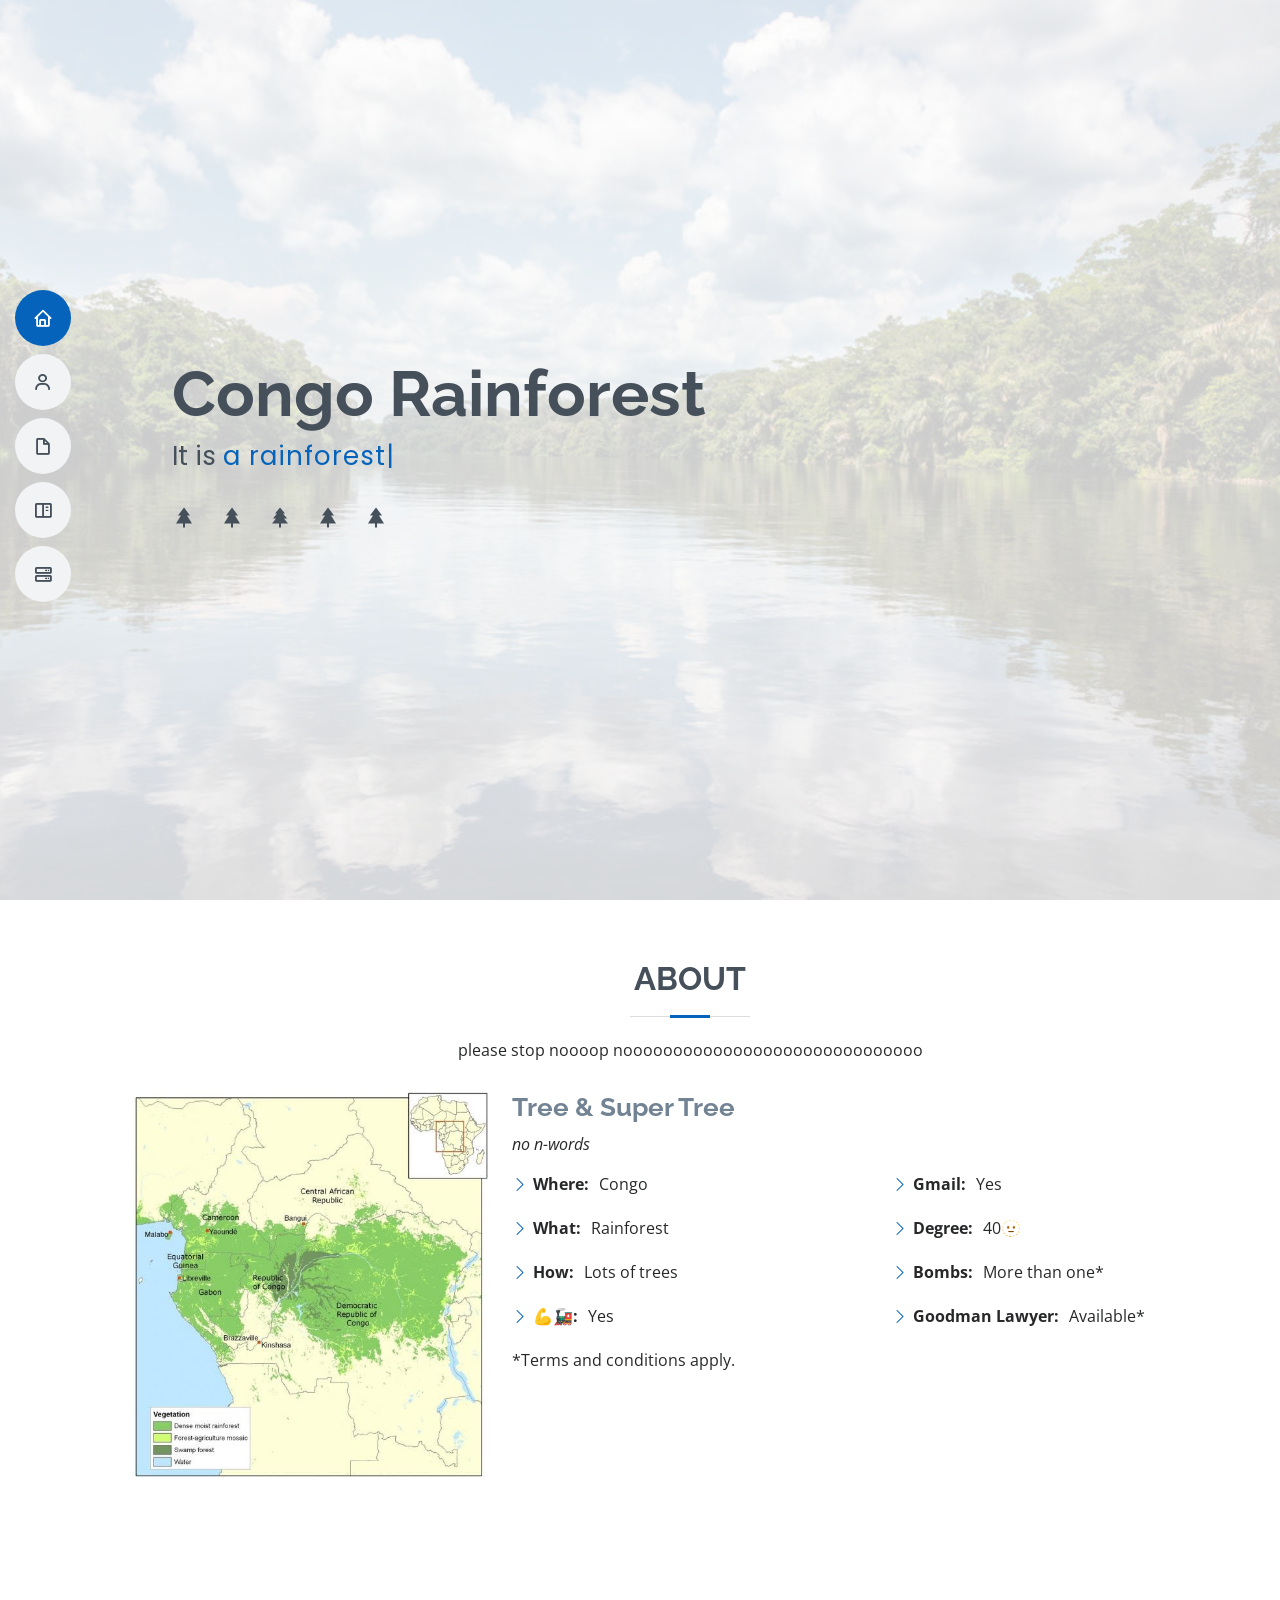
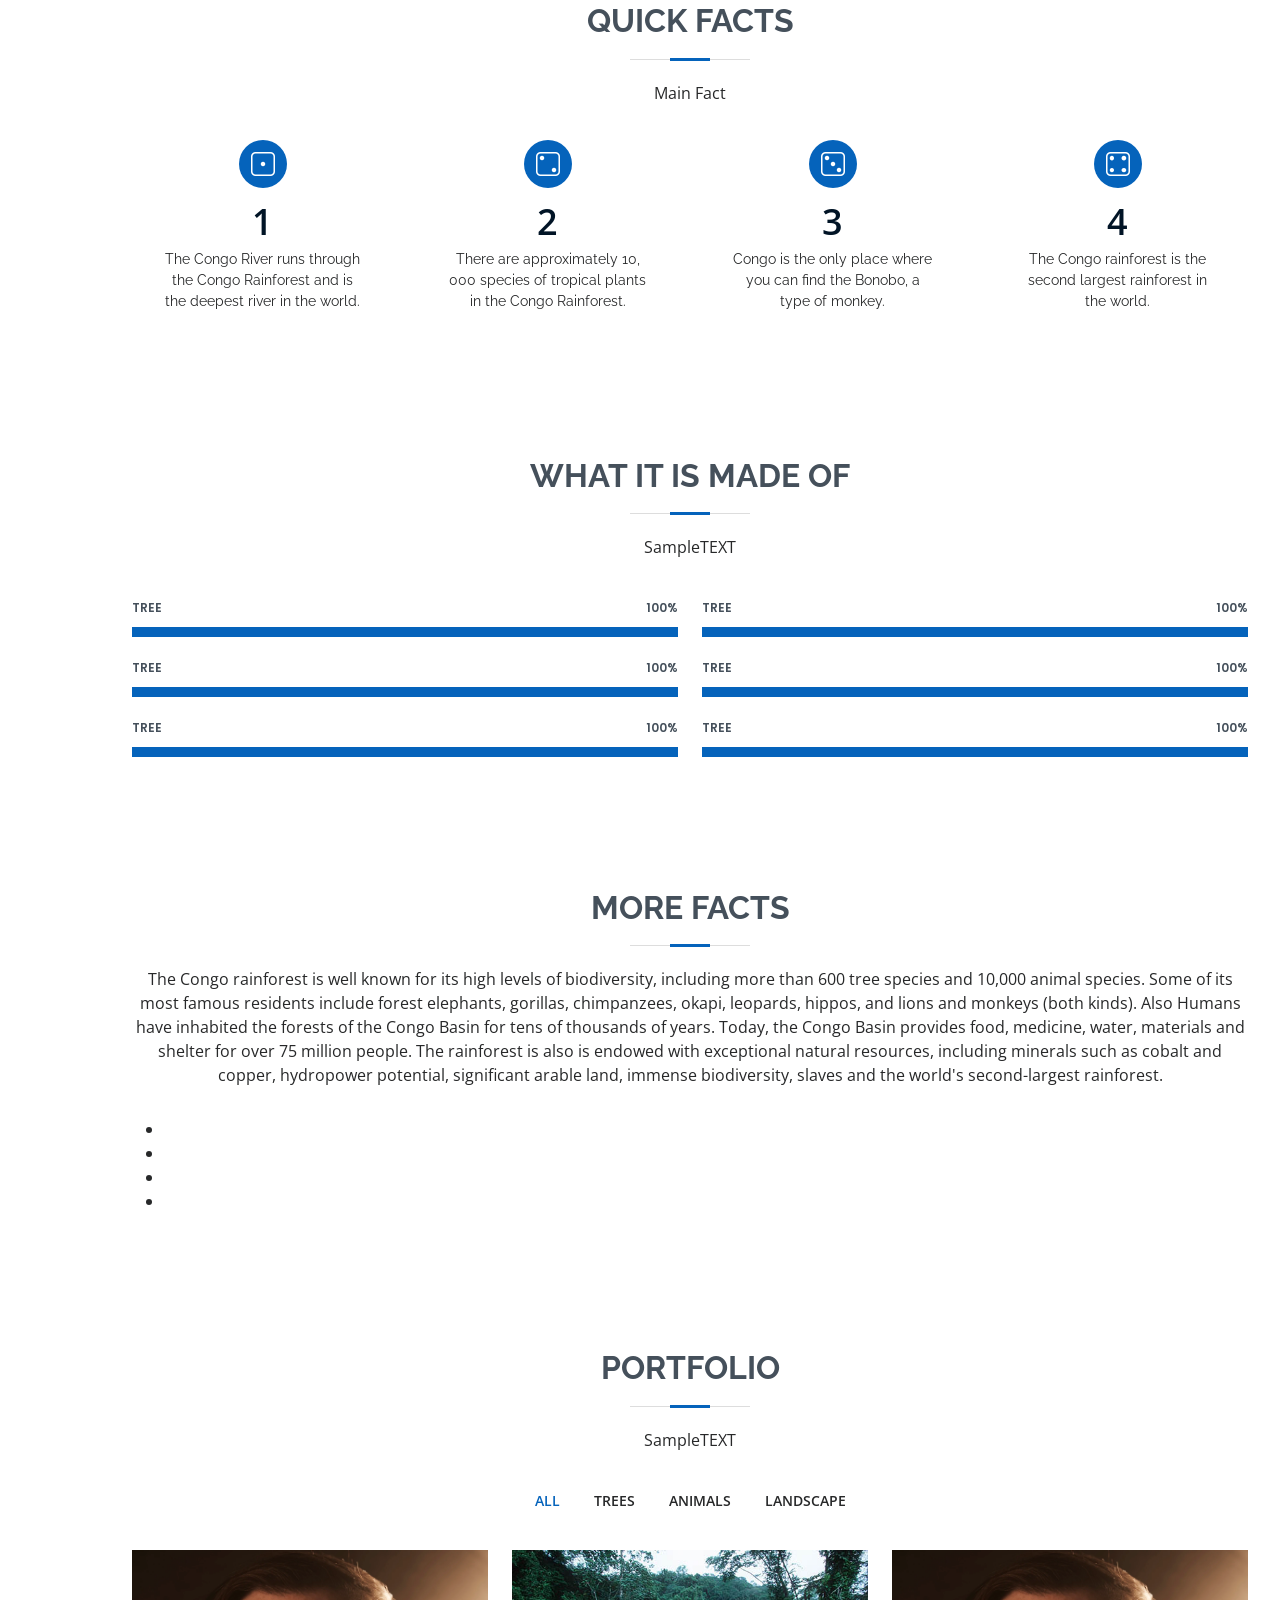
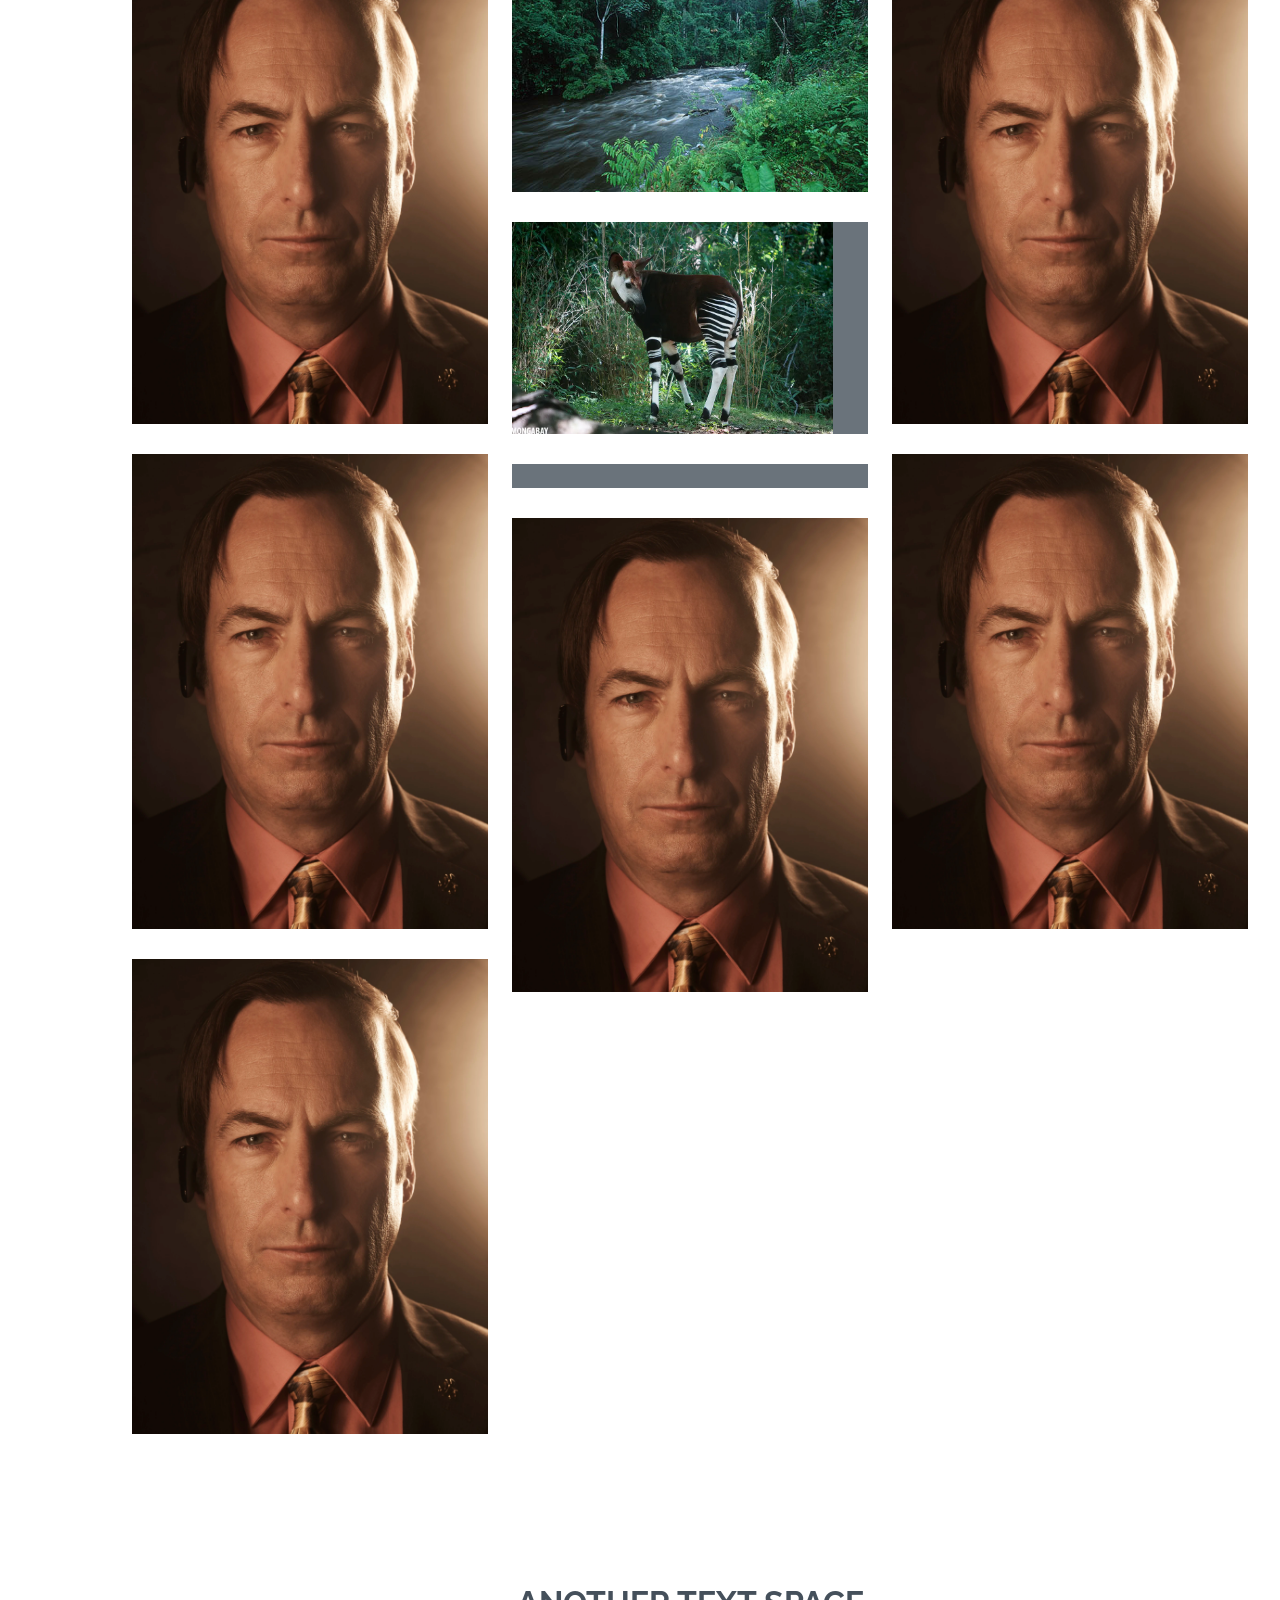
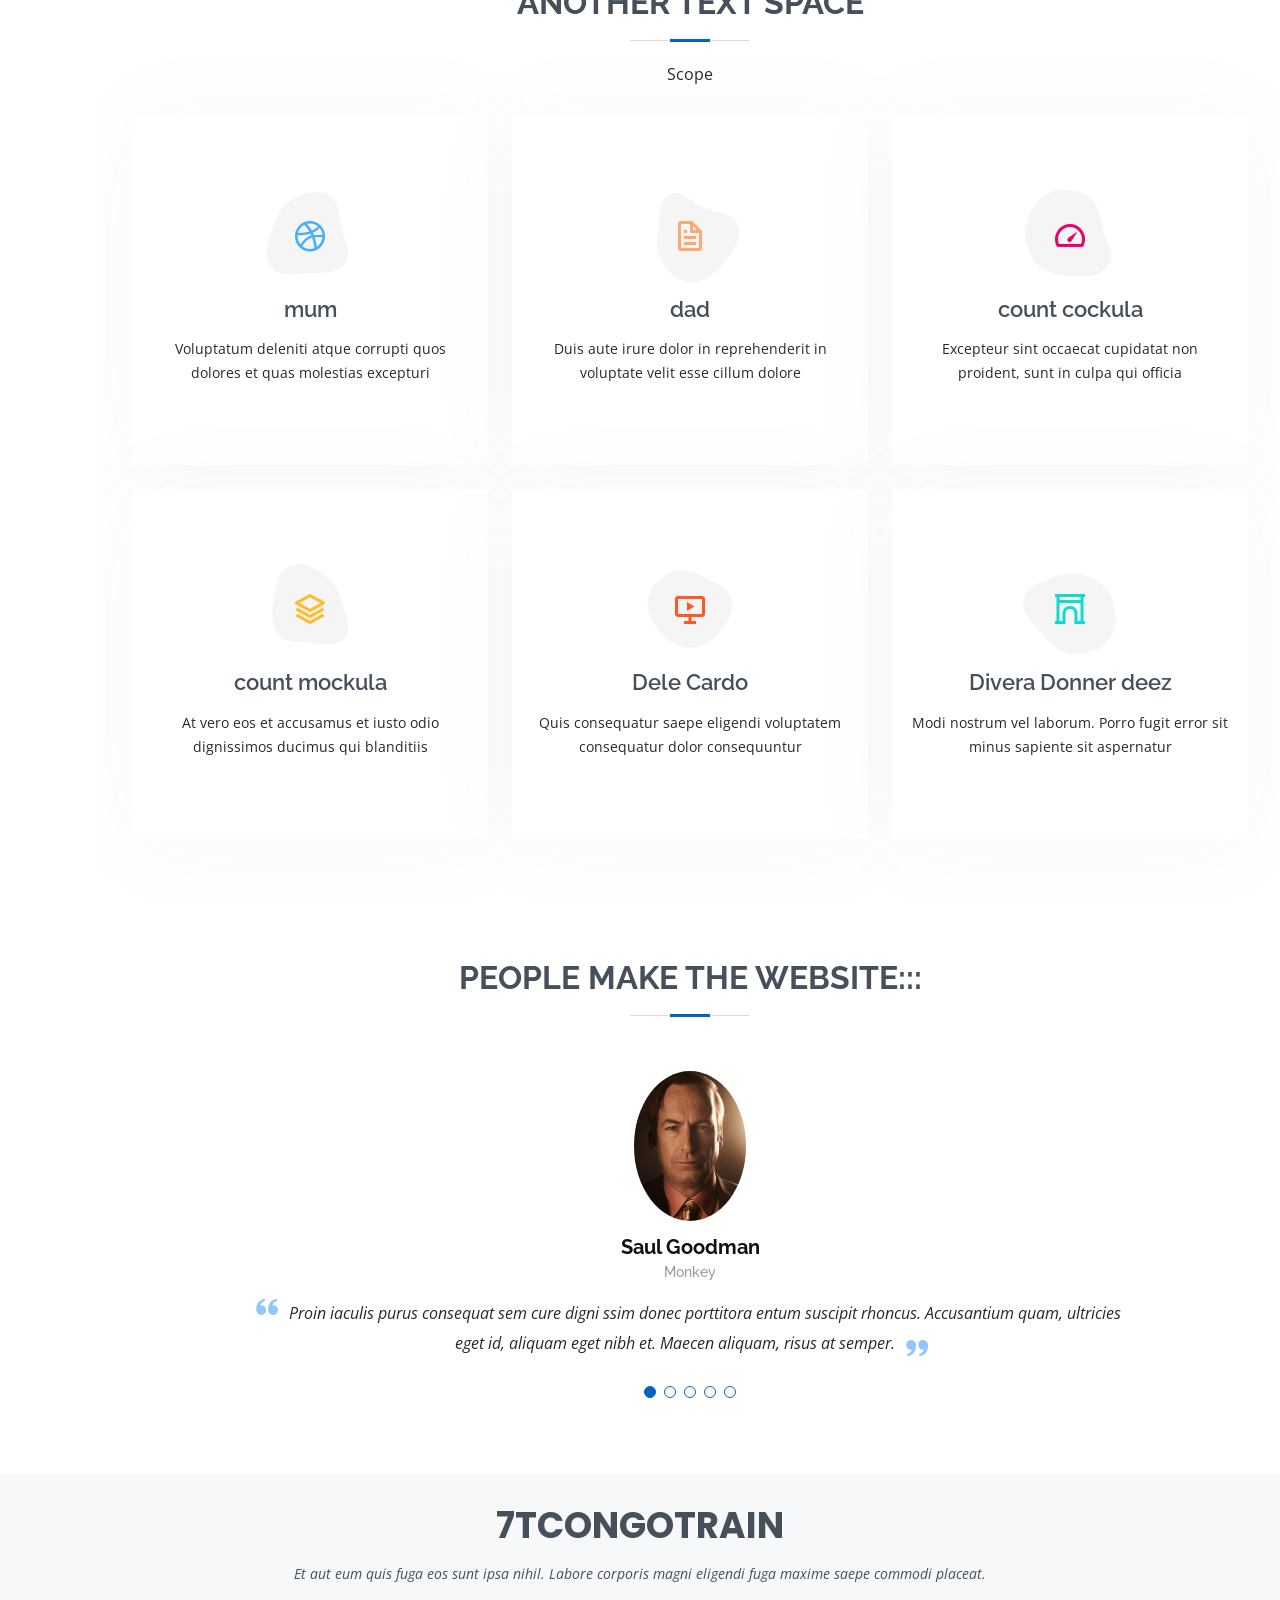
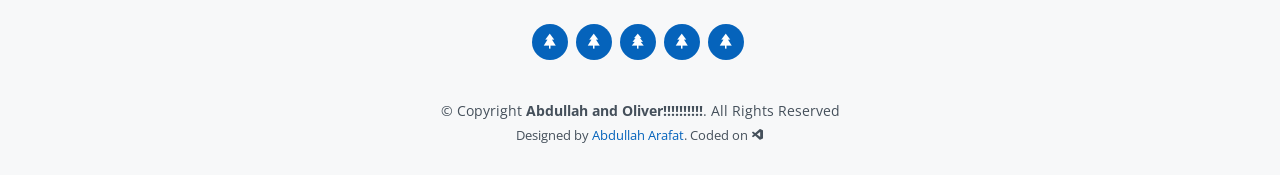
==== index.html @ c9517e3a "Update index.html" ====
<!DOCTYPE html>
<html lang="en">

<head>
  <meta charset="utf-8">
  <meta content="width=device-width, initial-scale=1.0" name="viewport">
  
  <!-- Primary Meta Tags -->
  <title>🚂7TCONGOTRAIN🛤️</title>
  <meta name="title" content="🚂7TCONGOTRAIN🛤️">
  <meta property="image" content="./assets/img/ItemProp.jpg">
  <meta name="description" content="Congo Rainforest, Forest of the Congo">
  <!-- Open Graph / Facebook -->
  <meta property="og:type" content="website">
  <meta property="og:url" content="https://www.7tcongotrain.cf/">
  <meta property="og:title" content="🚂7TCONGOTRAIN🛤️">
  <meta property="og:description" content="Congo Rainforest, Forest of the Congo">
  <meta property="og:image" content="./assets/img/ItemProp.jpg">

  <!-- Twitter -->
  <meta property="twitter:card" content="summary_large_image">
  <meta property="twitter:url" content="https://www.7tcongotrain.cf/">
  <meta property="twitter:title" content="🚂7TCONGOTRAIN🛤️">
  <meta property="twitter:description" content="Congo Rainforest, Forest of the Congo">
  <meta property="twitter:image" content="./assets/img/ItemProp.jpg">

  <meta content="keywords" name="ASC, 7TCONGOTRAIN, 7Teal, 7TealCONGOTRAIN, Armidale Secondary College, Project, Geography Project">

  <!-- Favicons -->
  <link rel="icon" href="data:image/svg+xml,%3Csvg%20xmlns='http://www.w3.org/2000/svg'%20viewBox='0%200%2016%2016'%3E%3Ctext%20x='0'%20y='14'%20fill='white'%3E🌴%3C/text%3E%3C/svg%3E" type="image/svg+xml" />
  <link href="data:image/svg+xml,%3Csvg%20xmlns='http://www.w3.org/2000/svg'%20viewBox='0%200%2016%2016'%3E%3Ctext%20x='0'%20y='14'%20fill='white'%3E🌴%3C/text%3E%3C/svg%3E" type="image/svg+xml" rel="apple-touch-icon">
  <!-- Google Fonts -->
  <link href="https://fonts.googleapis.com/css?family=Open+Sans:300,300i,400,400i,600,600i,700,700i|Raleway:300,300i,400,400i,500,500i,600,600i,700,700i|Poppins:300,300i,400,400i,500,500i,600,600i,700,700i" rel="stylesheet">

  <!-- Vendor CSS Files -->
  <link href="./assets/vendor/aos/aos.css" rel="stylesheet">
  <link href="./assets/vendor/bootstrap/css/bootstrap.min.css" rel="stylesheet">
  <link href="./assets/vendor/bootstrap-icons/bootstrap-icons.css" rel="stylesheet">
  <link href="./assets/vendor/boxicons/css/boxicons.min.css" rel="stylesheet">
  <link href="./assets/vendor/glightbox/css/glightbox.min.css" rel="stylesheet">
  <link href="./assets/vendor/swiper/swiper-bundle.min.css" rel="stylesheet">
  <script src="https://ajax.googleapis.com/ajax/libs/jquery/3.6.1/jquery.min.js"></script>

  <!-- Main CSS File -->
  <link href="./assets/css/style.css" rel="stylesheet">
</head>

<body>
  <!-- ======= Mobile nav toggle button ======= -->
  <!-- <button type="button" class="mobile-nav-toggle d-xl-none"><i class="bi bi-list mobile-nav-toggle"></i></button> -->
  <i class="bi bi-list mobile-nav-toggle d-lg-none"></i>
  <!-- ======= Header ======= -->
  <header id="header" class="d-flex flex-column justify-content-center">

    <nav id="navbar" class="navbar nav-menu">
      <ul>
        <li><a href="#Congo" class="nav-link scrollto active"><i class="bx bx-home"></i> <span>Home</span></a></li>
        <li><a href="#about" class="nav-link scrollto"><i class="bx bx-user"></i> <span>About</span></a></li>
        <li><a href="#Tree" class="nav-link scrollto"><i class="bx bx-file-blank"></i> <span>Tree</span></a></li>
        <li><a href="#portfolio" class="nav-link scrollto"><i class="bx bx-book-content"></i> <span>Portfolio</span></a></li>
        <li><a href="#FinalSect" class="nav-link scrollto"><i class="bx bx-server"></i> <span>FinalSect</span></a></li>
      </ul>
    </nav><!-- .nav-menu -->

  </header><!-- End Header -->

  <!-- ======= Congo Section ======= -->
  <section id="Congo" class="d-flex flex-column justify-content-center">
    <div class="container" data-aos="zoom-in" data-aos-delay="10000">
      <h1>Congo Rainforest</h1>
      <p>It is <span class="typed" data-typed-items="a rainforest, cool, has the tree, trap the rain"></span></p>
      <div class="social-links">
        <a href="#" class="secret1"><i class="bx bxs-tree-alt"></i></a>
        <a href="#" class="secret1"><i class="bx bxs-tree-alt"></i></a>
        <a href="secret1/index.html" class="secret1"><i class="bx bxs-tree"></i></a>
        <a href="#" class="secret1"><i class="bx bxs-tree-alt"></i></a>
        <a href="#" class="secret1"><i class="bx bxs-tree-alt"></i></a>
      </div>
    </div>
  </section><!-- End Congo -->
  
  <main id="main">

    <!-- ======= About Section ======= -->
    <section id="about" class="about">
      <div class="container" data-aos="fade-up">

        <div class="section-title">
          <h2>About</h2>
          <p>please stop noooop noooooooooooooooooooooooooooooo</p>
        </div>

        <div class="row">
          <div class="col-lg-4">
            <img src="./assets/img/mapandvegetation.png" class="img-fluid" alt="">
          </div>
          <div class="col-lg-8 pt-4 pt-lg-0 content">
            <h3>Tree &amp; Super Tree</h3>
            <p class="fst-italic">
              no n-words
            </p>
            <div class="row">
              <div class="col-lg-6">
                <ul>
                  <li><i class="bi bi-chevron-right"></i> <strong>Where:</strong> <span>Congo</span></li>
                  <li><i class="bi bi-chevron-right"></i> <strong>What:</strong> <span>Rainforest</span></li>
                  <li><i class="bi bi-chevron-right"></i> <strong>How:</strong> <span>Lots of trees</span></li>
                  <li><i class="bi bi-chevron-right"></i> <strong>💪🚂:</strong> <span>Yes</span></li>
                </ul>
              </div>
              <div class="col-lg-6">
                <ul>
                  <li><i class="bi bi-chevron-right"></i> <strong>Gmail:</strong> <span>Yes</span></li>
                  <li><i class="bi bi-chevron-right"></i> <strong>Degree:</strong> <span>40🫥</span></li>
                  <li><i class="bi bi-chevron-right"></i> <strong>Bombs:</strong> <span>More than one*</span></li>
                  <li><i class="bi bi-chevron-right"></i> <strong>Goodman Lawyer:</strong> <span>Available*</span></li>
                </ul>
              </div>
            </div>
            <p>
              *Terms and conditions apply.
            </p>
          </div>
        </div>

      </div>
    </section><!-- End About Section -->

    <!-- ======= Facts Section ======= -->
    <section id="facts" class="facts">
      <div class="container" data-aos="fade-up">

        <div class="section-title">
          <h2>Quick Facts</h2>
          <p>Main Fact</p>
        </div>

        <div class="row">

          <div class="col-lg-3 col-md-6">
            <div class="count-box">
              <i class="bi bi-dice-1"></i>
              <span data-purecounter-start="0" data-purecounter-end="1" data-purecounter-duration="1" class="purecounter"></span>
              <p>The Congo River runs through the Congo Rainforest and is the deepest river in the world.</p>
            </div>
          </div>

          <div class="col-lg-3 col-md-6 mt-5 mt-md-0">
            <div class="count-box">
              <i class="bi bi-dice-2"></i>
              <span data-purecounter-start="0" data-purecounter-end="2" data-purecounter-duration="1" class="purecounter"></span>
              <p>There are approximately 10, 000 species of tropical plants in the Congo Rainforest.</p>
            </div>
          </div>

          <div class="col-lg-3 col-md-6 mt-5 mt-lg-0">
            <div class="count-box">
              <i class="bi bi-dice-3"></i>
              <span data-purecounter-start="0" data-purecounter-end="3" data-purecounter-duration="1" class="purecounter"></span>
              <p>Congo is the only place where you can find the Bonobo, a type of monkey.</p>
            </div>
          </div>

          <div class="col-lg-3 col-md-6 mt-5 mt-lg-0">
            <div class="count-box">
              <i class="bi bi-dice-4"></i>
              <span data-purecounter-start="0" data-purecounter-end="4" data-purecounter-duration="1" class="purecounter"></span>
              <p>The Congo rainforest is the second largest rainforest in the world.</p>
            </div>
          </div>

        </div>

      </div>
    </section><!-- End Facts Section -->

    <!-- ======= bars Section ======= -->
    <section id="bars" class="bars section-bg">
      <div class="container" data-aos="fade-up">

        <div class="section-title">
          <h2>What it is made of</h2>
          <p>SampleTEXT</p>
        </div>

        <div class="row bars-content">

          <div class="col-lg-6">

            <div class="progress">
              <span class="bar">Tree <i class="val">100%</i></span>
              <div class="progress-bar-wrap">
                <div class="progress-bar" role="progressbar" aria-valuenow="100" aria-valuemin="0" aria-valuemax="100"></div>
              </div>
            </div>

            <div class="progress">
              <span class="bar">Tree <i class="val">100%</i></span>
              <div class="progress-bar-wrap">
                <div class="progress-bar" role="progressbar" aria-valuenow="100" aria-valuemin="0" aria-valuemax="100"></div>
              </div>
            </div>

            <div class="progress">
              <span class="bar">Tree <i class="val">100%</i></span>
              <div class="progress-bar-wrap">
                <div class="progress-bar" role="progressbar" aria-valuenow="100" aria-valuemin="0" aria-valuemax="100"></div>
              </div>
            </div>

          </div>

          <div class="col-lg-6">

            <div class="progress">
              <span class="bar">Tree <i class="val">100%</i></span>
              <div class="progress-bar-wrap">
                <div class="progress-bar" role="progressbar" aria-valuenow="100" aria-valuemin="0" aria-valuemax="100"></div>
              </div>
            </div>

            <div class="progress">
              <span class="bar">Tree <i class="val">100%</i></span>
              <div class="progress-bar-wrap">
                <div class="progress-bar" role="progressbar" aria-valuenow="100" aria-valuemin="0" aria-valuemax="100"></div>
              </div>
            </div>

            <div class="progress">
              <span class="bar">Tree <i class="val">100%</i></span>
              <div class="progress-bar-wrap">
                <div class="progress-bar" role="progressbar" aria-valuenow="100" aria-valuemin="0" aria-valuemax="100"></div>
              </div>
            </div>

          </div>

        </div>

      </div>
    </section><!-- End bars Section -->

    <!-- ======= More facts Section ======= -->
    <section id="Tree" class="Tree">
      <script>
      $("#Tree").mouseenter(function(){
        $("<audio></audio>").attr({ 
          'src':'./assets/audio/load.mp3', 
          'volume':0.4,
          'autoplay':'autoplay'
        }).appendTo("body");
      });</script>
      <div class="container" data-aos="fade-up">

        <div class="section-title">
          <h2>More facts</h2>
          <p>The Congo rainforest is well known for its high levels of biodiversity, including more than 600 tree species and 10,000 animal species. Some of its most famous residents include forest elephants, gorillas, chimpanzees, okapi, leopards, hippos, and lions and monkeys (both kinds). Also Humans have inhabited the forests of the Congo Basin for tens of thousands of years. Today, the Congo Basin provides food, medicine, water, materials and shelter for over 75 million people. The rainforest is also is endowed with exceptional natural resources, including minerals such as cobalt and copper, hydropower potential, significant arable land, immense biodiversity, slaves and the world's second-largest rainforest.
          </p>
        </div>

        <ul>
          <li></li>
          <li></li>
          <li></li>
          <li></li>
        </ul>

      </div>
    </section><!-- End More facts Section -->

    <!-- ======= Portfolio Section ======= -->
    <section id="portfolio" class="portfolio section-bg">
      <div class="container" data-aos="fade-up">

        <div class="section-title">
          <h2>Portfolio</h2>
          <p>SampleTEXT</p>
        </div>

        <div class="row">
          <div class="col-lg-12 d-flex justify-content-center" data-aos="fade-up" data-aos-delay="100">
            <ul id="portfolio-flters">
              <li data-filter="*" class="filter-active">All</li>
              <li data-filter=".filter-app">Trees</li>
              <li data-filter=".filter-card">Animals</li>
              <li data-filter=".filter-web">Landscape</li>
            </ul>
          </div>
        </div>

        <div class="row portfolio-container" data-aos="fade-up" data-aos-delay="200">

          <div class="col-lg-4 col-md-6 portfolio-item filter-app">
            <div class="portfolio-wrap">
              <img src="./assets/img/portfolio/portfolio-1.jpg" class="img-fluid" alt="">
              <div class="portfolio-info">
                <h4>Tree 1</h4>
                <p>Tree</p>
                <div class="portfolio-links">
                  <a href="./assets/img/portfolio/portfolio-1.jpg" data-gallery="portfolioGallery" class="portfolio-lightbox" title="App 1"><i class="bx bx-expand"></i></a>
                  
                </div>
              </div>
            </div>
          </div>

          <div class="col-lg-4 col-md-6 portfolio-item filter-web">
            <div class="portfolio-wrap">
              <img src="./assets/img/portfolio/portfolio-2.jpg" class="img-fluid" alt="">
              <div class="portfolio-info">
                <h4>Tree2</h4>
                <p>MM</p>
                <div class="portfolio-links">
                  <a href="./assets/img/portfolio/portfolio-2.jpg" data-gallery="portfolioGallery" class="portfolio-lightbox" title="Web 3"><i class="bx bx-expand"></i></a>
                  
                </div>
              </div>
            </div>
          </div>

          <div class="col-lg-4 col-md-6 portfolio-item filter-app">
            <div class="portfolio-wrap">
              <img src="./assets/img/portfolio/portfolio-3.jpg" class="img-fluid" alt="">
              <div class="portfolio-info">
                <h4>Treety</h4>
                <p>App</p>
                <div class="portfolio-links">
                  <a href="./assets/img/portfolio/portfolio-3.jpg" data-gallery="portfolioGallery" class="portfolio-lightbox" title="App 2"><i class="bx bx-expand"></i></a>
                  
                </div>
              </div>
            </div>
          </div>

          <div class="col-lg-4 col-md-6 portfolio-item filter-card">
            <div class="portfolio-wrap">
              <img src="./assets/img/portfolio/portfolio-4.jpg" class="img-fluid" alt="">
              <div class="portfolio-info">
                <h4>Trobl</h4>
                <p>Card</p>
                <div class="portfolio-links">
                  <a href="./assets/img/portfolio/portfolio-4.jpg" data-gallery="portfolioGallery" class="portfolio-lightbox" title="Card 2"><i class="bx bx-expand"></i></a>
                  
                </div>
              </div>
            </div>
          </div>

          <div class="col-lg-4 col-md-6 portfolio-item filter-web">
            <div class="portfolio-wrap">
              <img src="./assets/img/portfolio/portfolio-5.jpg" class="img-fluid" alt="">
              <div class="portfolio-info">
                <h4>TOmbe</h4>
                <p>W</p>
                <div class="portfolio-links">
                  <a href="./assets/img/portfolio/portfolio-5.jpg" data-gallery="portfolioGallery" class="portfolio-lightbox" title="Web 2"><i class="bx bx-expand"></i></a>
                  
                </div>
              </div>
            </div>
          </div>

          <div class="col-lg-4 col-md-6 portfolio-item filter-app">
            <div class="portfolio-wrap">
              <img src="./assets/img/portfolio/portfolio-6.jpg" class="img-fluid" alt="">
              <div class="portfolio-info">
                <h4>Applicking 3</h4>
                <p>L</p>
                <div class="portfolio-links">
                  <a href="./assets/img/portfolio/portfolio-6.jpg" data-gallery="portfolioGallery" class="portfolio-lightbox" title="App 3"><i class="bx bx-expand"></i></a>
                  
                </div>
              </div>
            </div>
          </div>

          <div class="col-lg-4 col-md-6 portfolio-item filter-card">
            <div class="portfolio-wrap">
              <img src="./assets/img/portfolio/portfolio-7.jpg" class="img-fluid" alt="">
              <div class="portfolio-info">
                <h4>Cardiff 1</h4>
                <p>Cardiff</p>
                <div class="portfolio-links">
                  <a href="./assets/img/portfolio/portfolio-7.jpg" data-gallery="portfolioGallery" class="portfolio-lightbox" title="Card 1"><i class="bx bx-expand"></i></a>
                  
                </div>
              </div>
            </div>
          </div>

          <div class="col-lg-4 col-md-6 portfolio-item filter-card">
            <div class="portfolio-wrap">
              <img src="./assets/img/portfolio/portfolio-8.jpg" class="img-fluid" alt="">
              <div class="portfolio-info">
                <h4>Candice 3</h4>
                <p>Candice</p>
                <div class="portfolio-links">
                  <a href="./assets/img/portfolio/portfolio-8.jpg" data-gallery="portfolioGallery" class="portfolio-lightbox" title="Card 3"><i class="bx bx-expand"></i></a>
                  
                </div>
              </div>
            </div>
          </div>

          <div class="col-lg-4 col-md-6 portfolio-item filter-web">
            <div class="portfolio-wrap">
              <img src="./assets/img/portfolio/portfolio-9.jpg" class="img-fluid" alt="">
              <div class="portfolio-info">
                <h4>Brodile</h4>
                <p>Brodile</p>
                <div class="portfolio-links">
                  <a href="./assets/img/portfolio/portfolio-9.jpg" data-gallery="portfolioGallery" class="portfolio-lightbox" title="Web 3"><i class="bx bx-expand"></i></a>
                  
                </div>
              </div>
            </div>
          </div>

        </div>

      </div>
    </section><!-- End Portfolio Section -->

    <!-- ======= FinalSect Section ======= -->
    <section id="FinalSect" class="FinalSect">
      <div class="container" data-aos="fade-up">

        <div class="section-title">
          <h2>Another Text space</h2>
          <p>Scope</p>
        </div>

        <div class="row">

          <div class="col-lg-4 col-md-6 d-flex align-items-stretch" data-aos="zoom-in" data-aos-delay="100">
            <div class="icon-box iconbox-blue">
              <div class="icon">
                <svg width="100" height="100" viewBox="0 0 600 600" xmlns="http://www.w3.org/2000/svg">
                  <path stroke="none" stroke-width="0" fill="#f5f5f5" d="M300,521.0016835830174C376.1290562159157,517.8887921683347,466.0731472004068,529.7835943286574,510.70327084640275,468.03025145048787C554.3714126377745,407.6079735673963,508.03601936045806,328.9844924480964,491.2728898941984,256.3432110539036C474.5976632858925,184.082847569629,479.9380746630129,96.60480741107993,416.23090153303,58.64404602377083C348.86323505073057,18.502131276798302,261.93793281208167,40.57373210992963,193.5410806939664,78.93577620505333C130.42746243093433,114.334589627462,98.30271207620316,179.96522072025542,76.75703585869454,249.04625023123273C51.97151888228291,328.5150500222984,13.704378332031375,421.85034740162234,66.52175969318436,486.19268352777647C119.04800174914682,550.1803526380478,217.28368757567262,524.383925680826,300,521.0016835830174"></path>
                </svg>
                <i class="bx bxl-dribbble"></i>
              </div>
              <h4><a href="">mum</a></h4>
              <p>Voluptatum deleniti atque corrupti quos dolores et quas molestias excepturi</p>
            </div>
          </div>

          <div class="col-lg-4 col-md-6 d-flex align-items-stretch mt-4 mt-md-0" data-aos="zoom-in" data-aos-delay="200">
            <div class="icon-box iconbox-orange ">
              <div class="icon">
                <svg width="100" height="100" viewBox="0 0 600 600" xmlns="http://www.w3.org/2000/svg">
                  <path stroke="none" stroke-width="0" fill="#f5f5f5" d="M300,582.0697525312426C382.5290701553225,586.8405444964366,449.9789794690241,525.3245884688669,502.5850820975895,461.55621195738473C556.606425686781,396.0723002908107,615.8543463187945,314.28637112970534,586.6730223649479,234.56875336149918C558.9533121215079,158.8439757836574,454.9685369536778,164.00468322053177,381.49747125262974,130.76875717737553C312.15926192815925,99.40240125094834,248.97055460311594,18.661163978235184,179.8680185752513,50.54337015887873C110.5421016452524,82.52863877960104,119.82277516462835,180.83849132639028,109.12597500060166,256.43424936330496C100.08760227029461,320.3096726198365,92.17705696193138,384.0621239912766,124.79988738764834,439.7174275375508C164.83382741302287,508.01625554203684,220.96474134820875,577.5009287672846,300,582.0697525312426"></path>
                </svg>
                <i class="bx bx-file"></i>
              </div>
              <h4><a href="">dad</a></h4>
              <p>Duis aute irure dolor in reprehenderit in voluptate velit esse cillum dolore</p>
            </div>
          </div>

          <div class="col-lg-4 col-md-6 d-flex align-items-stretch mt-4 mt-lg-0" data-aos="zoom-in" data-aos-delay="300">
            <div class="icon-box iconbox-pink">
              <div class="icon">
                <svg width="100" height="100" viewBox="0 0 600 600" xmlns="http://www.w3.org/2000/svg">
                  <path stroke="none" stroke-width="0" fill="#f5f5f5" d="M300,541.5067337569781C382.14930387511276,545.0595476570109,479.8736841581634,548.3450877840088,526.4010558755058,480.5488172755941C571.5218469581645,414.80211281144784,517.5187510058486,332.0715597781072,496.52539010469104,255.14436215662573C477.37192572678356,184.95920475031193,473.57363656557914,105.61284051026155,413.0603344069578,65.22779650032875C343.27470386102294,18.654635553484475,251.2091493199835,5.337323636656869,175.0934190732945,40.62881213300186C97.87086631185822,76.43348514350839,51.98124368387456,156.15599469081315,36.44837278890362,239.84606092416172C21.716077023791087,319.22268207091537,43.775223500013084,401.1760424656574,96.891909868211,461.97329694683043C147.22146801428983,519.5804099606455,223.5754009179313,538.201503339737,300,541.5067337569781"></path>
                </svg>
                <i class="bx bx-tachometer"></i>
              </div>
              <h4><a href="">count cockula</a></h4>
              <p>Excepteur sint occaecat cupidatat non proident, sunt in culpa qui officia</p>
            </div>
          </div>

          <div class="col-lg-4 col-md-6 d-flex align-items-stretch mt-4" data-aos="zoom-in" data-aos-delay="100">
            <div class="icon-box iconbox-yellow">
              <div class="icon">
                <svg width="100" height="100" viewBox="0 0 600 600" xmlns="http://www.w3.org/2000/svg">
                  <path stroke="none" stroke-width="0" fill="#f5f5f5" d="M300,503.46388370962813C374.79870501325706,506.71871716319447,464.8034551963731,527.1746412648533,510.4981551193396,467.86667711651364C555.9287308511215,408.9015244558933,512.6030010748507,327.5744911775523,490.211057578863,256.5855673507754C471.097692560561,195.9906835881958,447.69079081568157,138.11976852964426,395.19560036434837,102.3242989838813C329.3053358748298,57.3949838291264,248.02791733380457,8.279543830951368,175.87071277845988,42.242879143198664C103.41431057327972,76.34704239035025,93.79494320519305,170.9812938413882,81.28167332365135,250.07896920659033C70.17666984294237,320.27484674793965,64.84698225790005,396.69656628748305,111.28512138212992,450.4950937839243C156.20124167950087,502.5303643271138,231.32542653798444,500.4755392045468,300,503.46388370962813"></path>
                </svg>
                <i class="bx bx-layer"></i>
              </div>
              <h4><a href="">count mockula</a></h4>
              <p>At vero eos et accusamus et iusto odio dignissimos ducimus qui blanditiis</p>
            </div>
          </div>

          <div class="col-lg-4 col-md-6 d-flex align-items-stretch mt-4" data-aos="zoom-in" data-aos-delay="200">
            <div class="icon-box iconbox-red">
              <div class="icon">
                <svg width="100" height="100" viewBox="0 0 600 600" xmlns="http://www.w3.org/2000/svg">
                  <path stroke="none" stroke-width="0" fill="#f5f5f5" d="M300,532.3542879108572C369.38199826031484,532.3153073249985,429.10787420159085,491.63046689027357,474.5244479745417,439.17860296908856C522.8885846962883,383.3225815378663,569.1668002868075,314.3205725914397,550.7432151929288,242.7694973846089C532.6665558377875,172.5657663291529,456.2379748765914,142.6223662098291,390.3689995646985,112.34683881706744C326.66090330228417,83.06452184765237,258.84405631176094,53.51806209861945,193.32584062364296,78.48882559362697C121.61183558270385,105.82097193414197,62.805066853699245,167.19869350419734,48.57481801355237,242.6138429142374C34.843463184063346,315.3850353017275,76.69343916112496,383.4422959591041,125.22947124332185,439.3748458443577C170.7312796277747,491.8107796887764,230.57421082200815,532.3932930995766,300,532.3542879108572"></path>
                </svg>
                <i class="bx bx-slideshow"></i>
              </div>
              <h4><a href="">Dele Cardo</a></h4>
              <p>Quis consequatur saepe eligendi voluptatem consequatur dolor consequuntur</p>
            </div>
          </div>

          <div class="col-lg-4 col-md-6 d-flex align-items-stretch mt-4" data-aos="zoom-in" data-aos-delay="300">
            <div class="icon-box iconbox-teal">
              <div class="icon">
                <svg width="100" height="100" viewBox="0 0 600 600" xmlns="http://www.w3.org/2000/svg">
                  <path stroke="none" stroke-width="0" fill="#f5f5f5" d="M300,566.797414625762C385.7384707136149,576.1784315230908,478.7894351017131,552.8928747891023,531.9192734346935,484.94944893311C584.6109503024035,417.5663521118492,582.489472248146,322.67544863468447,553.9536738515405,242.03673114598146C529.1557734026468,171.96086150256528,465.24506316201064,127.66468636344209,395.9583748389544,100.7403814666027C334.2173773831606,76.7482773500951,269.4350130405921,84.62216499799875,207.1952322260088,107.2889140133804C132.92018162631612,134.33871894543012,41.79353780512637,160.00259165414826,22.644507872594943,236.69541883565114C3.319112789854554,314.0945973066697,72.72355303640163,379.243833228382,124.04198916343866,440.3218312028393C172.9286146004772,498.5055451809895,224.45579914871206,558.5317968840102,300,566.797414625762"></path>
                </svg>
                <i class="bx bx-arch"></i>
              </div>
              <h4><a href="">Divera Donner deez</a></h4>
              <p>Modi nostrum vel laborum. Porro fugit error sit minus sapiente sit aspernatur</p>
            </div>
          </div>

        </div>

      </div>
    </section><!-- End FinalSect Section -->

    <!-- ======= Testimonials Section ======= -->
    <section id="testimonials" class="testimonials section-bg">
      <div class="container" data-aos="fade-up">

        <div class="section-title">
          <h2>People make the website:::</h2>
        </div>

        <div class="testimonials-slider swiper" data-aos="fade-up" data-aos-delay="100">
          <div class="swiper-wrapper">

            <div class="swiper-slide">
              <div class="testimonial-item">
                <img src="./assets/img/testimonials/testimonials-1.jpg" class="testimonial-img" alt="">
                <h3>Saul Goodman</h3>
                <h4>Monkey</h4>
                <p>
                  <i class="bx bxs-quote-alt-left quote-icon-left"></i>
                  Proin iaculis purus consequat sem cure digni ssim donec porttitora entum suscipit rhoncus. Accusantium quam, ultricies eget id, aliquam eget nibh et. Maecen aliquam, risus at semper.
                  <i class="bx bxs-quote-alt-right quote-icon-right"></i>
                </p>
              </div>
            </div><!-- End testimonial item -->

            <div class="swiper-slide">
              <div class="testimonial-item">
                <img src="./assets/img/testimonials/testimonials-2.jpg" class="testimonial-img" alt="">
                <h3>Saul Goodman</h3>
                <h4>Monkey</h4>
                <p>
                  <i class="bx bxs-quote-alt-left quote-icon-left"></i>
                  Export tempor illum tamen malis malis eram quae irure esse labore quem cillum quid cillum eram malis quorum velit fore eram velit sunt aliqua noster fugiat irure amet legam anim culpa.
                  <i class="bx bxs-quote-alt-right quote-icon-right"></i>
                </p>
              </div>
            </div><!-- End testimonial item -->

            <div class="swiper-slide">
              <div class="testimonial-item">
                <img src="./assets/img/testimonials/testimonials-3.jpg" class="testimonial-img" alt="">
                <h3>Saul Goodman</h3>
                <h4>Monkey</h4>
                <p>
                  <i class="bx bxs-quote-alt-left quote-icon-left"></i>
                  Enim nisi quem export duis labore cillum quae magna enim sint quorum nulla quem veniam duis minim tempor labore quem eram duis noster aute amet eram fore quis sint minim.
                  <i class="bx bxs-quote-alt-right quote-icon-right"></i>
                </p>
              </div>
            </div><!-- End testimonial item -->

            <div class="swiper-slide">
              <div class="testimonial-item">
                <img src="./assets/img/testimonials/testimonials-4.jpg" class="testimonial-img" alt="">
                <h3>Saul Goodman</h3>
                <h4>Monkey</h4>
                <p>
                  <i class="bx bxs-quote-alt-left quote-icon-left"></i>
                  Fugiat enim eram quae cillum dolore dolor amet nulla culpa multos export minim fugiat minim velit minim dolor enim duis veniam ipsum anim magna sunt elit fore quem dolore labore illum veniam.
                  <i class="bx bxs-quote-alt-right quote-icon-right"></i>
                </p>
              </div>
            </div><!-- End testimonial item -->

            <div class="swiper-slide">
              <div class="testimonial-item">
                <img src="./assets/img/testimonials/testimonials-5.jpg" class="testimonial-img" alt="">
                <h3>Saul Goodman</h3>
                <h4>Monkey</h4>
                <p>
                  <i class="bx bxs-quote-alt-left quote-icon-left"></i>
                  Quis quorum aliqua sint quem legam fore sunt eram irure aliqua veniam tempor noster veniam enim culpa labore duis sunt culpa nulla illum cillum fugiat legam esse veniam culpa fore nisi cillum quid.
                  <i class="bx bxs-quote-alt-right quote-icon-right"></i>
                </p>
              </div>
            </div><!-- End testimonial item -->

          </div>
          <div class="swiper-pagination"></div>
        </div>

      </div>
    </section><!-- End Testimonials Section -->

  </main><!-- End #main -->

  <!-- ======= Footer ======= -->
  <footer id="footer">
    <div class="container">
      <h3>7TCONGOTRAIN</h3>
      <p>Et aut eum quis fuga eos sunt ipsa nihil. Labore corporis magni eligendi fuga maxime saepe commodi placeat.</p>
      <div class="social-links">
        <a href="#" class="secret1"><i class="bx bxs-tree-alt"></i></a>
        <a href="#" class="secret1"><i class="bx bxs-tree-alt"></i></a>
        <a href="secret1/index.html" class="secret1"><i class="bx bxs-tree"></i></a>
        <a href="#" class="secret1"><i class="bx bxs-tree-alt"></i></a>
        <a href="#" class="secret1"><i class="bx bxs-tree-alt"></i></a>
      </div>
      <div class="copyright">
        &copy; Copyright <strong><span>Abdullah and Oliver!!!!!!!!!!</span></strong>. All Rights Reserved
      </div>
      <div class="credits">
        Designed by <a href="#">Abdullah Arafat</a>. Coded on <i class='bx bxl-visual-studio'></i>
      </div>
    </div>
  </footer><!-- End Footer -->

  <div id="preloader"></div>
  <a href="#" class="back-to-top d-flex align-items-center justify-content-center"><i class="bi bi-arrow-up-short"></i></a>

  <!-- Vendor JS Files -->
  <script src="./assets/vendor/purecounter/purecounter_vanilla.js"></script>
  <script src="./assets/vendor/aos/aos.js"></script>
  <script src="./assets/vendor/bootstrap/js/bootstrap.bundle.min.js"></script>
  <script src="./assets/vendor/glightbox/js/glightbox.min.js"></script>
  <script src="./assets/vendor/isotope-layout/isotope.pkgd.min.js"></script>
  <script src="./assets/vendor/swiper/swiper-bundle.min.js"></script>
  <script src="./assets/vendor/typed.js/typed.min.js"></script>
  <script src="./assets/vendor/waypoints/noframework.waypoints.js"></script>
  <!-- Template Main JS File -->
  <script src="./assets/js/main.js"></script>

</body>

</html>
---- assets/css/style.css ----
/*--------------------------------------------------------------
# General
--------------------------------------------------------------*/
body {
  font-family: "Open Sans", sans-serif;
  color: #272829;
}

a {
  color: #0563bb;
  text-decoration: none;
}

a:hover {
  color: #067ded;
  text-decoration: none;
}

h1,
h2,
h3,
h4,
h5,
h6 {
  font-family: "Raleway", sans-serif;
}

/*--------------------------------------------------------------
# Back to top button
--------------------------------------------------------------*/
.back-to-top {
  position: fixed;
  visibility: hidden;
  opacity: 0;
  right: 15px;
  bottom: 15px;
  z-index: 996;
  background: #0563bb;
  width: 40px;
  height: 40px;
  border-radius: 50px;
  transition: all 0.4s;
}

.back-to-top i {
  font-size: 28px;
  color: #fff;
  line-height: 0;
}

.back-to-top:hover {
  background: #0678e3;
  color: #fff;
}

.back-to-top.active {
  visibility: visible;
  opacity: 1;
}

/*--------------------------------------------------------------
# Preloader
--------------------------------------------------------------*/
#preloader {
  position: fixed;
  top: 0;
  left: 0;
  right: 0;
  bottom: 0;
  z-index: 9999;
  overflow: hidden;
  background: #fff;
}

#preloader:before {
  content: "";
  position: fixed;
  top: calc(50% - 30px);
  left: calc(50% - 30px);
  border: 6px solid #0563bb;
  border-top-color: #fff;
  border-bottom-color: #fff;
  border-radius: 50%;
  width: 60px;
  height: 60px;
  -webkit-animation: animate-preloader 1s linear infinite;
  animation: animate-preloader 1s linear infinite;
}

@-webkit-keyframes animate-preloader {
  0% {
    transform: rotate(0deg);
  }

  100% {
    transform: rotate(360deg);
  }
}

@keyframes animate-preloader {
  0% {
    transform: rotate(0deg);
  }

  100% {
    transform: rotate(360deg);
  }
}

/*--------------------------------------------------------------
# Disable aos animation delay on mobile devices
--------------------------------------------------------------*/
@media screen and (max-width: 768px) {
  [data-aos-delay] {
    transition-delay: 0 !important;
  }
}

/*--------------------------------------------------------------
# Header
--------------------------------------------------------------*/
#header {
  position: fixed;
  top: 0;
  left: 0;
  bottom: 0;
  z-index: 9997;
  transition: all 0.5s;
  padding: 15px;
  overflow-y: auto;
}

@media (max-width: 991px) {
  #header {
    width: 300px;
    background: #fff;
    border-right: 1px solid #e6e9ec;
    left: -300px;
  }
}

@media (min-width: 991px) {
  #main {
    margin-left: 100px;
  }
}

/*--------------------------------------------------------------
# Navigation Menu
--------------------------------------------------------------*/
/**
* Desktop Navigation 
*/
.nav-menu {
  padding: 0;
  display: block;
}

.nav-menu * {
  margin: 0;
  padding: 0;
  list-style: none;
}

.nav-menu>ul>li {
  position: relative;
  white-space: nowrap;
}

.nav-menu a,
.nav-menu a:focus {
  display: flex;
  align-items: center;
  color: #45505b;
  padding: 10px 18px;
  margin-bottom: 8px;
  transition: 0.3s;
  font-size: 15px;
  border-radius: 50px;
  background: #f2f3f5;
  height: 56px;
  width: 100%;
  overflow: hidden;
  transition: 0.3s;
}

.nav-menu a i,
.nav-menu a:focus i {
  font-size: 20px;
}

.nav-menu a span,
.nav-menu a:focus span {
  padding: 0 5px 0 7px;
  color: #45505b;
}

@media (min-width: 992px) {

  .nav-menu a,
  .nav-menu a:focus {
    width: 56px;
  }

  .nav-menu a span,
  .nav-menu a:focus span {
    display: none;
    color: #fff;
  }
}

.nav-menu a:hover,
.nav-menu .active,
.nav-menu .active:focus,
.nav-menu li:hover>a {
  color: #fff;
  background: #0563bb;
}

.nav-menu a:hover span,
.nav-menu .active span,
.nav-menu .active:focus span,
.nav-menu li:hover>a span {
  color: #fff;
}

.nav-menu a:hover,
.nav-menu li:hover>a {
  width: 100%;
  color: #fff;
}

.nav-menu a:hover span,
.nav-menu li:hover>a span {
  display: block;
}

/**
* Mobile Navigation 
*/
.mobile-nav-toggle {
  position: fixed;
  right: 10px;
  top: 10px;
  z-index: 9998;
  border: 0;
  background: none;
  font-size: 28px;
  transition: all 0.4s;
  outline: none !important;
  line-height: 0;
  cursor: pointer;
  border-radius: 50px;
  padding: 5px;
}

.mobile-nav-toggle i {
  color: #45505b;
}

.mobile-nav-active {
  overflow: hidden;
}

.mobile-nav-active #header {
  left: 0;
}

.mobile-nav-active .mobile-nav-toggle {
  color: #fff;
  background-color: #0563bb;
}

/*--------------------------------------------------------------
# Congo Section
--------------------------------------------------------------*/
#Congo {
  width: 100%;
  height: 100vh;
  background: url("../img/Congo-bg.jpg") top right no-repeat;
  background-size: cover;
  position: relative;
}

@media (min-width: 992px) {
  #Congo {
    padding-left: 160px;
  }
}

#Congo:before {
  content: "";
  background: rgba(255, 255, 255, 0.8);
  position: absolute;
  bottom: 0;
  top: 0;
  left: 0;
  right: 0;
}

#Congo h1 {
  margin: 0;
  font-size: 64px;
  font-weight: 700;
  line-height: 56px;
  color: #45505b;
}

#Congo p {
  color: #45505b;
  margin: 15px 0 0 0;
  font-size: 26px;
  font-family: "Poppins", sans-serif;
}

#Congo p span {
  color: #0563bb;
  letter-spacing: 1px;
}

#Congo .social-links {
  margin-top: 30px;
}

#Congo .social-links a {
  font-size: 24px;
  display: inline-block;
  color: #45505b;
  line-height: 1;
  margin-right: 20px;
  transition: 0.3s;
}

#Congo .social-links a:hover {
  color: #0563bb;
}

@media (max-width: 992px) {
  #Congo {
    text-align: center;
  }

  #Congo h1 {
    font-size: 32px;
    line-height: 36px;
  }

  #Congo p {
    margin-top: 10px;
    font-size: 20px;
    line-height: 24px;
  }
}

/*--------------------------------------------------------------
# Sections General
--------------------------------------------------------------*/
section {
  padding: 60px 0;
  overflow: hidden;
}

.section-title {
  text-align: center;
  padding-bottom: 30px;
}

.section-title h2 {
  font-size: 32px;
  font-weight: bold;
  text-transform: uppercase;
  margin-bottom: 20px;
  padding-bottom: 20px;
  position: relative;
  color: #45505b;
}

.section-title h2::before {
  content: "";
  position: absolute;
  display: block;
  width: 120px;
  height: 1px;
  background: #ddd;
  bottom: 1px;
  left: calc(50% - 60px);
}

.section-title h2::after {
  content: "";
  position: absolute;
  display: block;
  width: 40px;
  height: 3px;
  background: #0563bb;
  bottom: 0;
  left: calc(50% - 20px);
}

.section-title p {
  margin-bottom: 0;
}

/*--------------------------------------------------------------
# About
--------------------------------------------------------------*/
.about .content h3 {
  font-weight: 700;
  font-size: 26px;
  color: #728394;
}

.about .content ul {
  list-style: none;
  padding: 0;
}

.about .content ul li {
  margin-bottom: 20px;
  display: flex;
  align-items: center;
}

.about .content ul strong {
  margin-right: 10px;
}

.about .content ul i {
  font-size: 16px;
  margin-right: 5px;
  color: #0563bb;
  line-height: 0;
}

.about .content p:last-child {
  margin-bottom: 0;
}

/*--------------------------------------------------------------
# Facts
--------------------------------------------------------------*/
.facts .count-box {
  padding: 30px 30px 25px 30px;
  margin-top: 30px;
  width: 100%;
  position: relative;
  text-align: center;
  background: #fff;
}

.facts .count-box i {
  position: absolute;
  top: -25px;
  left: 50%;
  transform: translateX(-50%);
  font-size: 24px;
  background: #0563bb;
  color: #fff;
  border-radius: 50px;
  display: inline-flex;
  align-items: center;
  justify-content: center;
  width: 48px;
  height: 48px;
}

.facts .count-box span {
  font-size: 36px;
  display: block;
  font-weight: 600;
  color: #011426;
}

.facts .count-box p {
  padding: 0;
  margin: 0;
  font-family: "Raleway", sans-serif;
  font-size: 14px;
}

/*--------------------------------------------------------------
# Akills
--------------------------------------------------------------*/
.bars .progress {
  height: 60px;
  display: block;
  background: none;
  border-radius: 0;
}

.bars .progress .bar {
  padding: 10px 0;
  margin: 0;
  text-transform: uppercase;
  display: block;
  font-weight: 600;
  font-family: "Poppins", sans-serif;
  color: #45505b;
}

.bars .progress .bar .val {
  float: right;
  font-style: normal;
}

.bars .progress-bar-wrap {
  background: #f2f3f5;
}

.bars .progress-bar {
  width: 1px;
  height: 10px;
  transition: 0.9s;
  background-color: #0563bb;
}

/*--------------------------------------------------------------
# Tree
--------------------------------------------------------------*/
.Tree .Tree-title {
  font-size: 26px;
  font-weight: 700;
  margin-top: 20px;
  margin-bottom: 20px;
  color: #45505b;
}

.Tree .Tree-item {
  padding: 0 0 20px 20px;
  margin-top: -2px;
  border-left: 2px solid #0563bb;
  position: relative;
}

.Tree .Tree-item h4 {
  line-height: 18px;
  font-size: 18px;
  font-weight: 600;
  text-transform: uppercase;
  font-family: "Poppins", sans-serif;
  color: #0563bb;
  margin-bottom: 10px;
}

.Tree .Tree-item h5 {
  font-size: 16px;
  background: #f7f8f9;
  padding: 5px 15px;
  display: inline-block;
  font-weight: 600;
  margin-bottom: 10px;
}

.Tree .Tree-item ul {
  padding-left: 20px;
}

.Tree .Tree-item ul li {
  padding-bottom: 10px;
}

.Tree .Tree-item:last-child {
  padding-bottom: 0;
}

.Tree .Tree-item::before {
  content: "";
  position: absolute;
  width: 16px;
  height: 16px;
  border-radius: 50px;
  left: -9px;
  top: 0;
  background: #fff;
  border: 2px solid #0563bb;
}

/*--------------------------------------------------------------
# Portfolio
--------------------------------------------------------------*/
.portfolio .portfolio-item {
  margin-bottom: 30px;
}

.portfolio #portfolio-flters {
  padding: 0;
  margin: 0 auto 25px auto;
  list-style: none;
  text-align: center;
  background: #fff;
  border-radius: 50px;
  padding: 2px 15px;
}

.portfolio #portfolio-flters li {
  cursor: pointer;
  display: inline-block;
  padding: 10px 15px;
  font-size: 14px;
  font-weight: 600;
  line-height: 1;
  text-transform: uppercase;
  color: #272829;
  margin-bottom: 5px;
  transition: all 0.3s ease-in-out;
}

.portfolio #portfolio-flters li:hover,
.portfolio #portfolio-flters li.filter-active {
  color: #0563bb;
}

.portfolio #portfolio-flters li:last-child {
  margin-right: 0;
}

.portfolio .portfolio-wrap {
  transition: 0.3s;
  position: relative;
  overflow: hidden;
  z-index: 1;
  background: rgba(69, 80, 91, 0.8);
}

.portfolio .portfolio-wrap::before {
  content: "";
  background: rgba(255, 255, 255, 0.7);
  position: absolute;
  left: 30px;
  right: 30px;
  top: 30px;
  bottom: 30px;
  transition: all ease-in-out 0.3s;
  z-index: 2;
  opacity: 0;
}

.portfolio .portfolio-wrap .portfolio-info {
  opacity: 0;
  position: absolute;
  top: 0;
  left: 0;
  right: 0;
  bottom: 0;
  text-align: center;
  z-index: 3;
  transition: all ease-in-out 0.3s;
  display: flex;
  flex-direction: column;
  justify-content: center;
  align-items: center;
}

.portfolio .portfolio-wrap .portfolio-info::before {
  display: block;
  content: "";
  width: 48px;
  height: 48px;
  position: absolute;
  top: 35px;
  left: 35px;
  border-top: 3px solid #d7dce1;
  border-left: 3px solid #d7dce1;
  transition: all 0.5s ease 0s;
  z-index: 9994;
}

.portfolio .portfolio-wrap .portfolio-info::after {
  display: block;
  content: "";
  width: 48px;
  height: 48px;
  position: absolute;
  bottom: 35px;
  right: 35px;
  border-bottom: 3px solid #d7dce1;
  border-right: 3px solid #d7dce1;
  transition: all 0.5s ease 0s;
  z-index: 9994;
}

.portfolio .portfolio-wrap .portfolio-info h4 {
  font-size: 20px;
  color: #45505b;
  font-weight: 600;
}

.portfolio .portfolio-wrap .portfolio-info p {
  color: #45505b;
  font-size: 14px;
  text-transform: uppercase;
  padding: 0;
  margin: 0;
}

.portfolio .portfolio-wrap .portfolio-links {
  text-align: center;
  z-index: 4;
}

.portfolio .portfolio-wrap .portfolio-links a {
  color: #45505b;
  margin: 0 2px;
  font-size: 28px;
  display: inline-block;
  transition: 0.3s;
}

.portfolio .portfolio-wrap .portfolio-links a:hover {
  color: #148af9;
}

.portfolio .portfolio-wrap:hover::before {
  top: 0;
  left: 0;
  right: 0;
  bottom: 0;
  opacity: 1;
}

.portfolio .portfolio-wrap:hover .portfolio-info {
  opacity: 1;
}

.portfolio .portfolio-wrap:hover .portfolio-info::before {
  top: 15px;
  left: 15px;
}

.portfolio .portfolio-wrap:hover .portfolio-info::after {
  bottom: 15px;
  right: 15px;
}

/*--------------------------------------------------------------
# Portfolio Details
--------------------------------------------------------------*/
.portfolio-details {
  padding-top: 40px;
}

.portfolio-details .portfolio-details-slider img {
  width: 100%;
}

.portfolio-details .portfolio-details-slider .swiper-pagination {
  margin-top: 20px;
  position: relative;
}

.portfolio-details .portfolio-details-slider .swiper-pagination .swiper-pagination-bullet {
  width: 12px;
  height: 12px;
  background-color: #fff;
  opacity: 1;
  border: 1px solid #0563bb;
}

.portfolio-details .portfolio-details-slider .swiper-pagination .swiper-pagination-bullet-active {
  background-color: #0563bb;
}

.portfolio-details .portfolio-info {
  padding: 30px;
  box-shadow: 0px 0 30px rgba(69, 80, 91, 0.08);
}

.portfolio-details .portfolio-info h3 {
  font-size: 22px;
  font-weight: 700;
  margin-bottom: 20px;
  padding-bottom: 20px;
  border-bottom: 1px solid #eee;
}

.portfolio-details .portfolio-info ul {
  list-style: none;
  padding: 0;
  font-size: 15px;
}

.portfolio-details .portfolio-info ul li+li {
  margin-top: 10px;
}

.portfolio-details .portfolio-description {
  padding-top: 30px;
}

.portfolio-details .portfolio-description h2 {
  font-size: 26px;
  font-weight: 700;
  margin-bottom: 20px;
}

.portfolio-details .portfolio-description p {
  padding: 0;
}

/*--------------------------------------------------------------
# FinalSect
--------------------------------------------------------------*/
.FinalSect .icon-box {
  text-align: center;
  padding: 70px 20px 80px 20px;
  transition: all ease-in-out 0.3s;
  background: #fff;
  box-shadow: 0px 5px 90px 0px rgba(110, 123, 131, 0.05);
}

.FinalSect .icon-box .icon {
  margin: 0 auto;
  width: 100px;
  height: 100px;
  display: flex;
  align-items: center;
  justify-content: center;
  transition: ease-in-out 0.3s;
  position: relative;
}

.FinalSect .icon-box .icon i {
  font-size: 36px;
  transition: 0.5s;
  position: relative;
}

.FinalSect .icon-box .icon svg {
  position: absolute;
  top: 0;
  left: 0;
}

.FinalSect .icon-box .icon svg path {
  transition: 0.5s;
  fill: #f5f5f5;
}

.FinalSect .icon-box h4 {
  font-weight: 600;
  margin: 10px 0 15px 0;
  font-size: 22px;
}

.FinalSect .icon-box h4 a {
  color: #45505b;
  transition: ease-in-out 0.3s;
}

.FinalSect .icon-box p {
  line-height: 24px;
  font-size: 14px;
  margin-bottom: 0;
}

.FinalSect .icon-box:hover {
  border-color: #fff;
  box-shadow: 0px 0 35px 0 rgba(0, 0, 0, 0.08);
}

.FinalSect .iconbox-blue i {
  color: #47aeff;
}

.FinalSect .iconbox-blue:hover .icon i {
  color: #fff;
}

.FinalSect .iconbox-blue:hover .icon path {
  fill: #47aeff;
}

.FinalSect .iconbox-orange i {
  color: #ffa76e;
}

.FinalSect .iconbox-orange:hover .icon i {
  color: #fff;
}

.FinalSect .iconbox-orange:hover .icon path {
  fill: #ffa76e;
}

.FinalSect .iconbox-pink i {
  color: #e80368;
}

.FinalSect .iconbox-pink:hover .icon i {
  color: #fff;
}

.FinalSect .iconbox-pink:hover .icon path {
  fill: #e80368;
}

.FinalSect .iconbox-yellow i {
  color: #ffbb2c;
}

.FinalSect .iconbox-yellow:hover .icon i {
  color: #fff;
}

.FinalSect .iconbox-yellow:hover .icon path {
  fill: #ffbb2c;
}

.FinalSect .iconbox-red i {
  color: #ff5828;
}

.FinalSect .iconbox-red:hover .icon i {
  color: #fff;
}

.FinalSect .iconbox-red:hover .icon path {
  fill: #ff5828;
}

.FinalSect .iconbox-teal i {
  color: #11dbcf;
}

.FinalSect .iconbox-teal:hover .icon i {
  color: #fff;
}

.FinalSect .iconbox-teal:hover .icon path {
  fill: #11dbcf;
}

/*--------------------------------------------------------------
# Testimonials
--------------------------------------------------------------*/
.testimonials .section-header {
  margin-bottom: 40px;
}

.testimonials .testimonials-carousel,
.testimonials .testimonials-slider {
  overflow: hidden;
}

.testimonials .testimonial-item {
  text-align: center;
}

.testimonials .testimonial-item .testimonial-img {
  width: 120px;
  border-radius: 50%;
  border: 4px solid #fff;
  margin: 0 auto;
}

.testimonials .testimonial-item h3 {
  font-size: 20px;
  font-weight: bold;
  margin: 10px 0 5px 0;
  color: #111;
}

.testimonials .testimonial-item h4 {
  font-size: 14px;
  color: #999;
  margin: 0 0 15px 0;
}

.testimonials .testimonial-item .quote-icon-left,
.testimonials .testimonial-item .quote-icon-right {
  color: #90c8fc;
  font-size: 26px;
}

.testimonials .testimonial-item .quote-icon-left {
  display: inline-block;
  left: -5px;
  position: relative;
}

.testimonials .testimonial-item .quote-icon-right {
  display: inline-block;
  right: -5px;
  position: relative;
  top: 10px;
}

.testimonials .testimonial-item p {
  font-style: italic;
  margin: 0 auto 15px auto;
}

.testimonials .swiper-pagination {
  margin-top: 20px;
  position: relative;
}

.testimonials .swiper-pagination .swiper-pagination-bullet {
  width: 12px;
  height: 12px;
  background-color: #fff;
  opacity: 1;
  border: 1px solid #0563bb;
}

.testimonials .swiper-pagination .swiper-pagination-bullet-active {
  background-color: #0563bb;
}

@media (min-width: 992px) {
  .testimonials .testimonial-item p {
    width: 80%;
  }
}

/*--------------------------------------------------------------
# Contact
--------------------------------------------------------------*/
.contact .info {
  width: 100%;
  background: #fff;
}

.contact .info i {
  font-size: 20px;
  color: #0563bb;
  float: left;
  width: 44px;
  height: 44px;
  background: #eef7ff;
  display: flex;
  justify-content: center;
  align-items: center;
  border-radius: 50px;
  transition: all 0.3s ease-in-out;
}

.contact .info h4 {
  padding: 0 0 0 60px;
  font-size: 22px;
  font-weight: 600;
  margin-bottom: 5px;
  color: #45505b;
}

.contact .info p {
  padding: 0 0 0 60px;
  margin-bottom: 0;
  font-size: 14px;
  color: #728394;
}

.contact .info .email,
.contact .info .phone {
  margin-top: 40px;
}

.contact .info .email:hover i,
.contact .info .address:hover i,
.contact .info .phone:hover i {
  background: #0563bb;
  color: #fff;
}

.contact .php-email-form {
  width: 100%;
  background: #fff;
}

.contact .php-email-form .form-group {
  padding-bottom: 8px;
}

.contact .php-email-form .error-message {
  display: none;
  color: #fff;
  background: #ed3c0d;
  text-align: left;
  padding: 15px;
  font-weight: 600;
}

.contact .php-email-form .error-message br+br {
  margin-top: 25px;
}

.contact .php-email-form .sent-message {
  display: none;
  color: #fff;
  background: #18d26e;
  text-align: center;
  padding: 15px;
  font-weight: 600;
}

.contact .php-email-form .loading {
  display: none;
  background: #fff;
  text-align: center;
  padding: 15px;
}

.contact .php-email-form .loading:before {
  content: "";
  display: inline-block;
  border-radius: 50%;
  width: 24px;
  height: 24px;
  margin: 0 10px -6px 0;
  border: 3px solid #18d26e;
  border-top-color: #eee;
  -webkit-animation: animate-loading 1s linear infinite;
  animation: animate-loading 1s linear infinite;
}

.contact .php-email-form input,
.contact .php-email-form textarea {
  border-radius: 4px;
  box-shadow: none;
  font-size: 14px;
}

.contact .php-email-form input {
  height: 44px;
}

.contact .php-email-form textarea {
  padding: 10px 12px;
}

.contact .php-email-form button[type=submit] {
  background: #0563bb;
  border: 0;
  padding: 10px 35px;
  color: #fff;
  transition: 0.4s;
  border-radius: 50px;
}

.contact .php-email-form button[type=submit]:hover {
  background: #0678e3;
}

@-webkit-keyframes animate-loading {
  0% {
    transform: rotate(0deg);
  }

  100% {
    transform: rotate(360deg);
  }
}

@keyframes animate-loading {
  0% {
    transform: rotate(0deg);
  }

  100% {
    transform: rotate(360deg);
  }
}

/*--------------------------------------------------------------
# Footer
--------------------------------------------------------------*/
#footer {
  background: #f7f8f9;
  color: #45505b;
  font-size: 14px;
  text-align: center;
  padding: 30px 0;
}

#footer h3 {
  font-size: 36px;
  font-weight: 700;
  position: relative;
  font-family: "Poppins", sans-serif;
  padding: 0;
  margin: 0 0 15px 0;
}

#footer p {
  font-size: 15;
  font-style: italic;
  padding: 0;
  margin: 0 0 40px 0;
}

#footer .social-links {
  margin: 0 0 40px 0;
}

#footer .social-links a {
  font-size: 18px;
  display: inline-block;
  background: #0563bb;
  color: #fff;
  line-height: 1;
  padding: 8px 0;
  margin-right: 4px;
  border-radius: 50%;
  text-align: center;
  width: 36px;
  height: 36px;
  transition: 0.3s;
}

#footer .social-links a:hover {
  background: #0678e3;
  color: #fff;
  text-decoration: none;
}

#footer .copyright {
  margin: 0 0 5px 0;
}

#footer .credits {
  font-size: 13px;
}
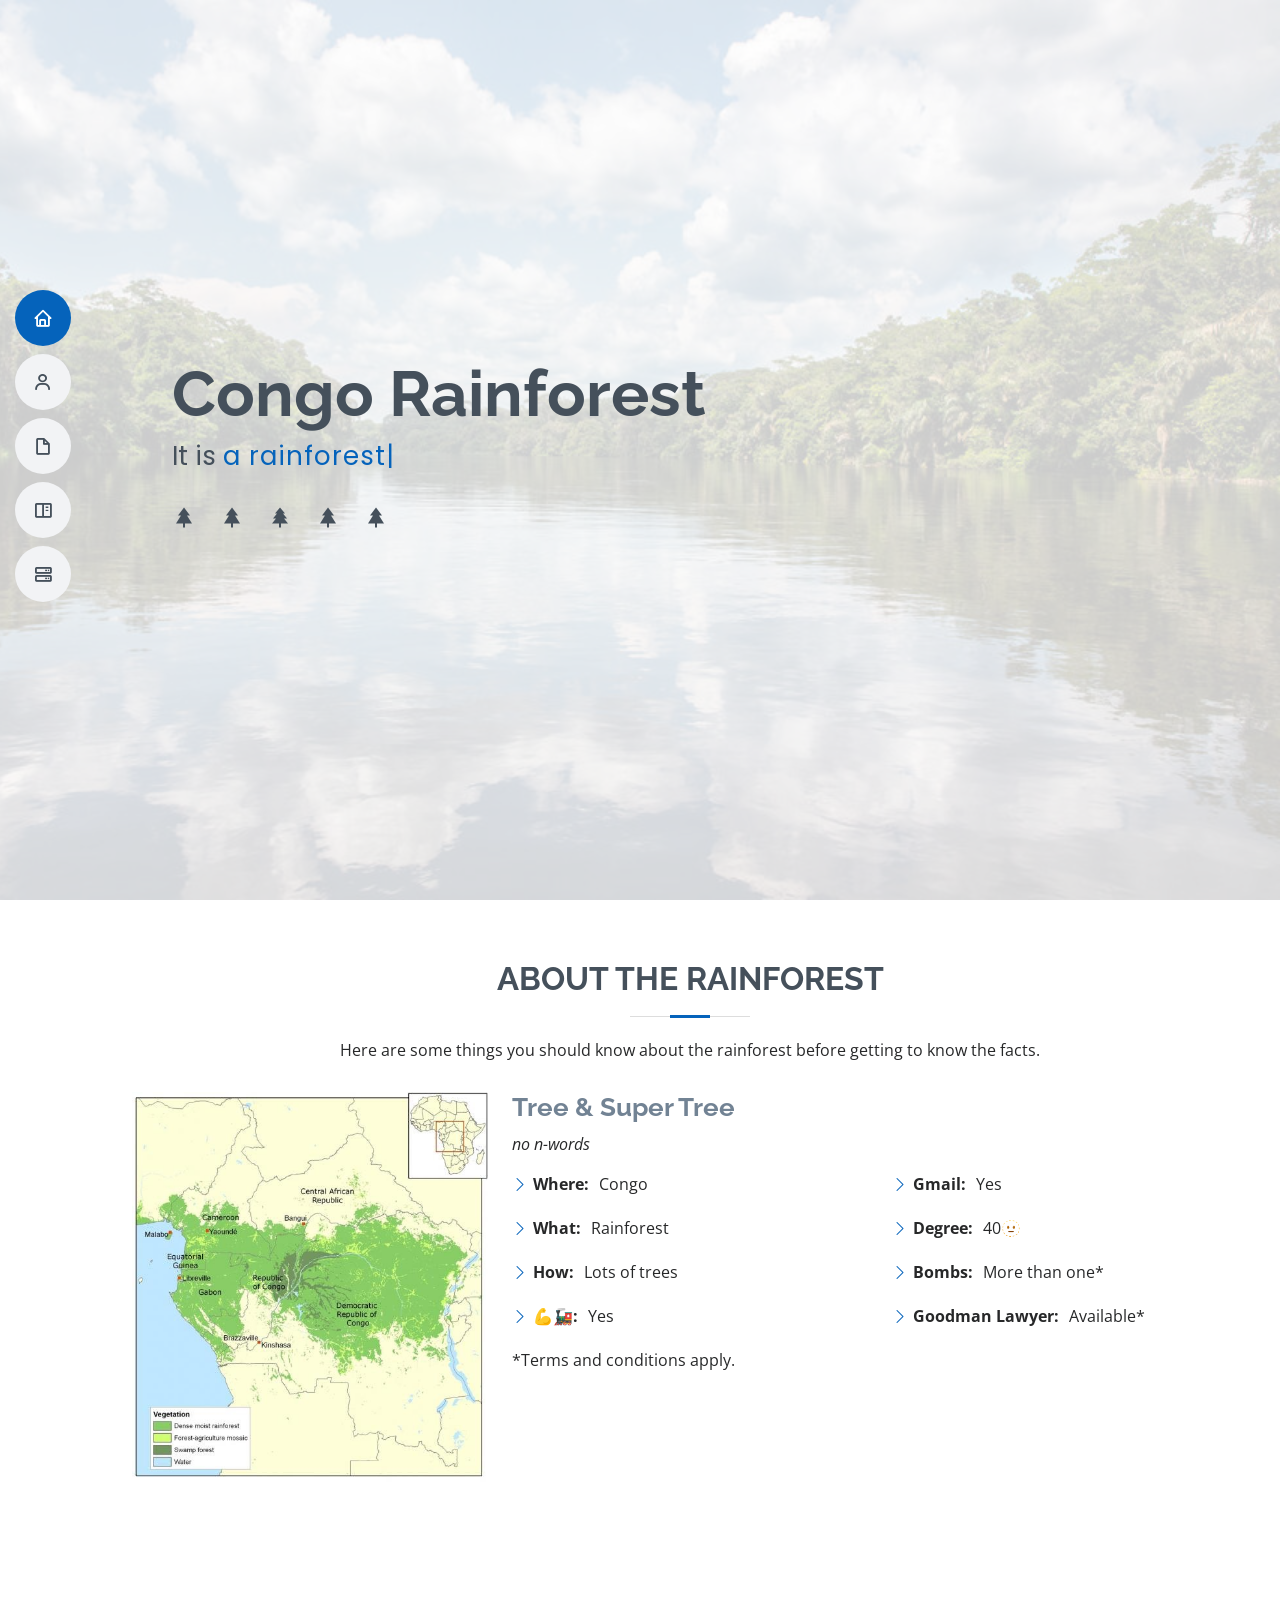
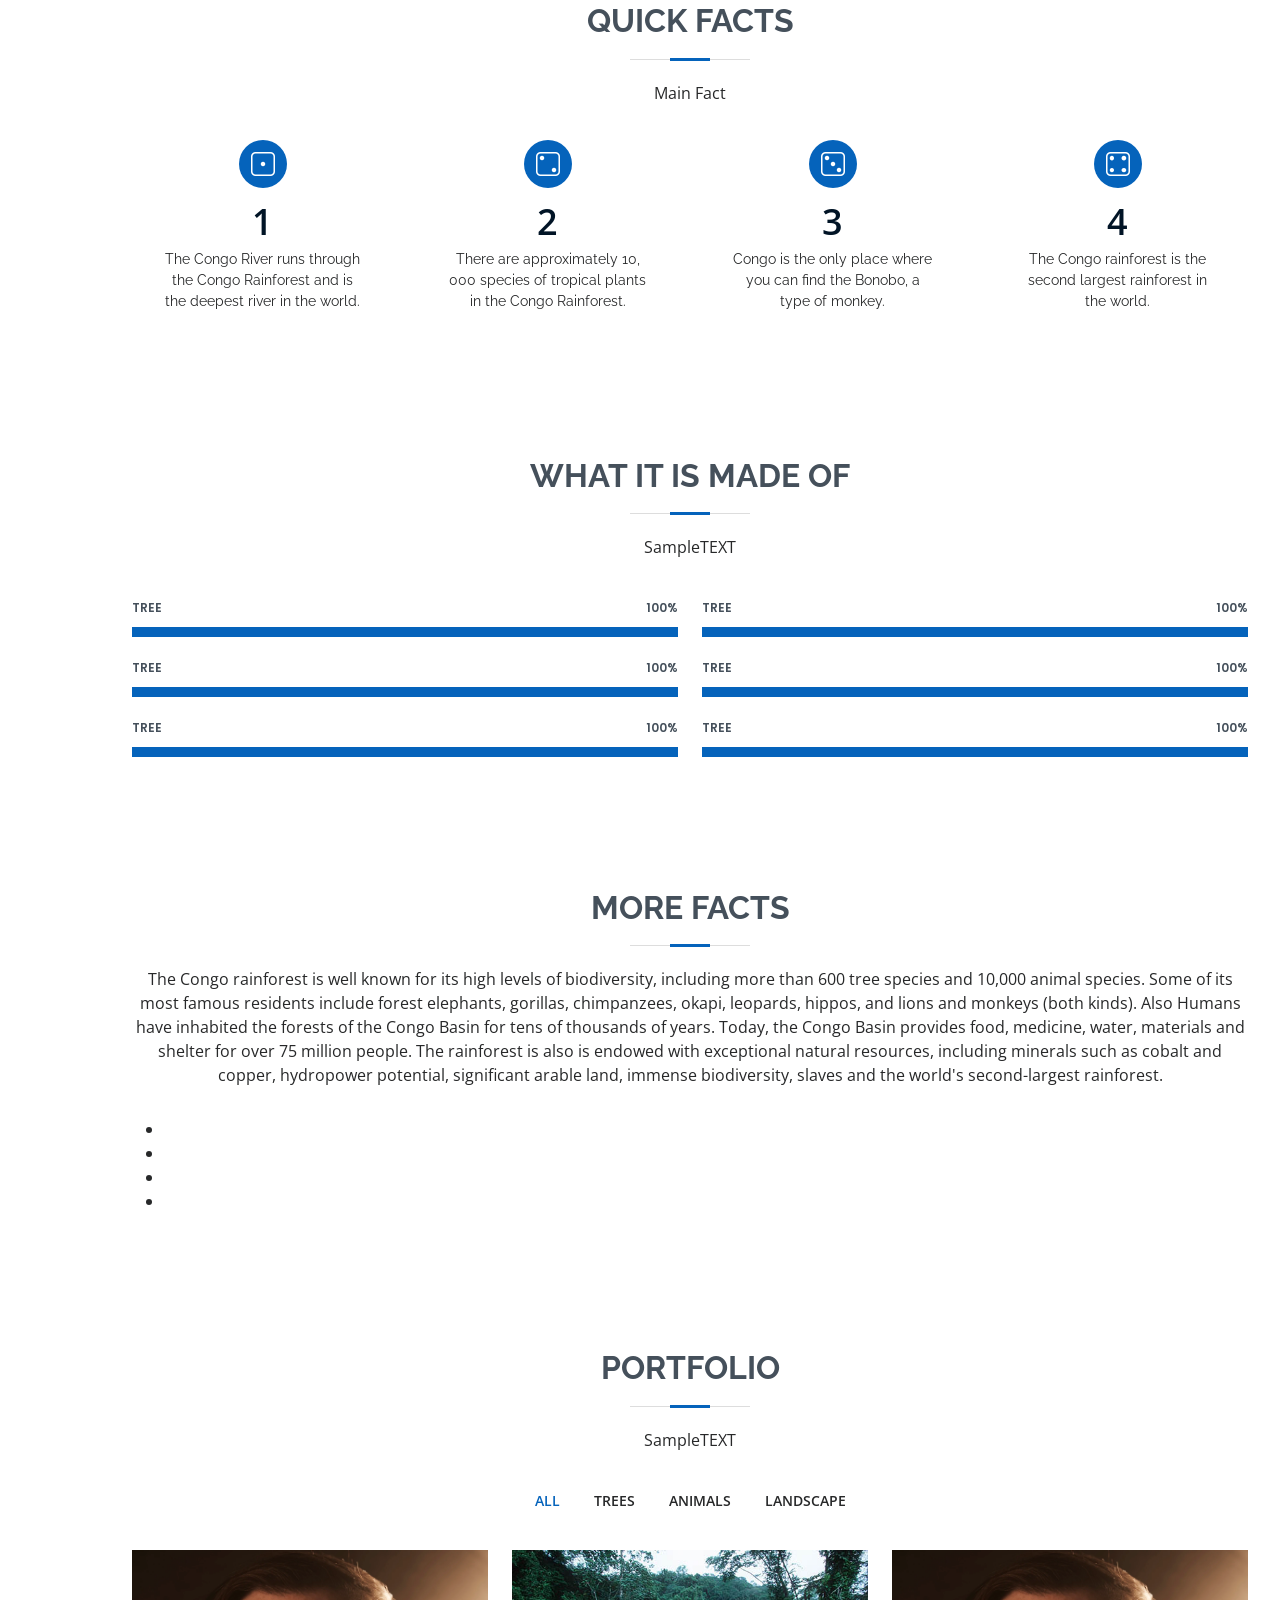
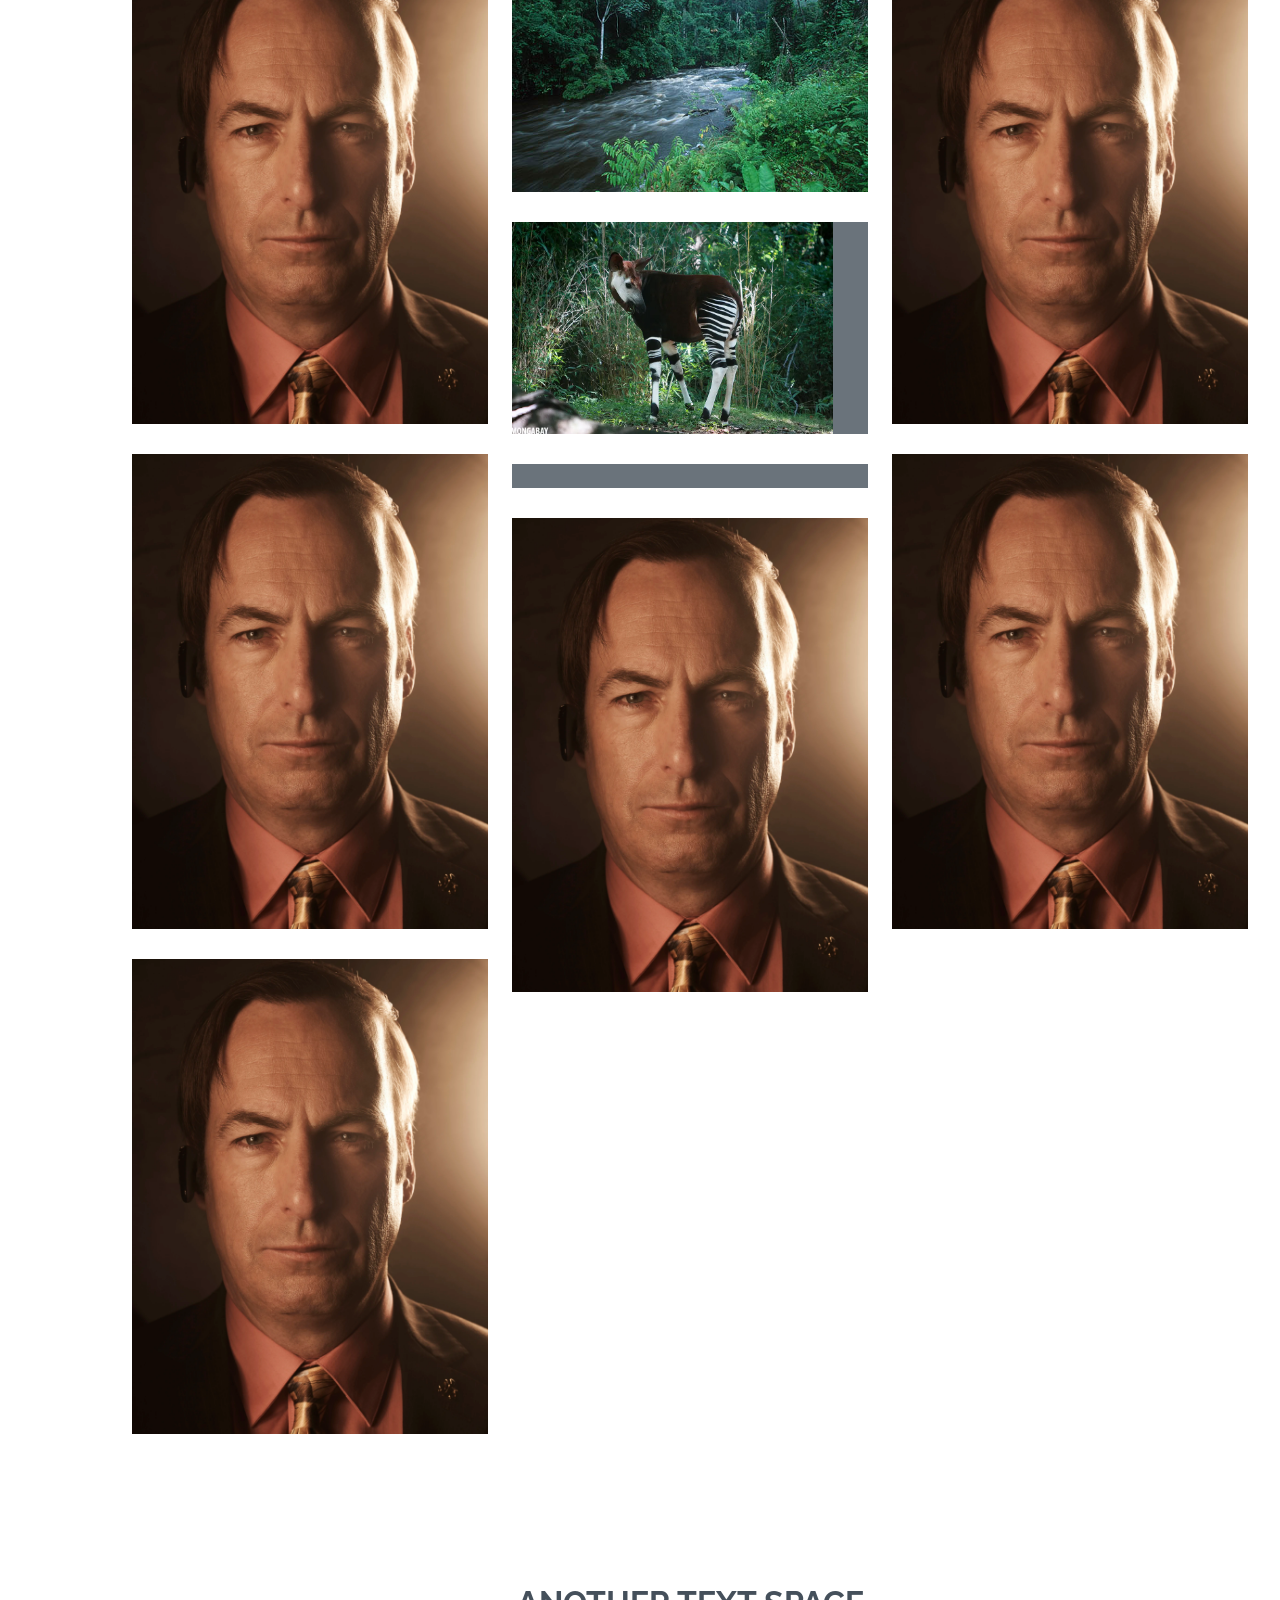
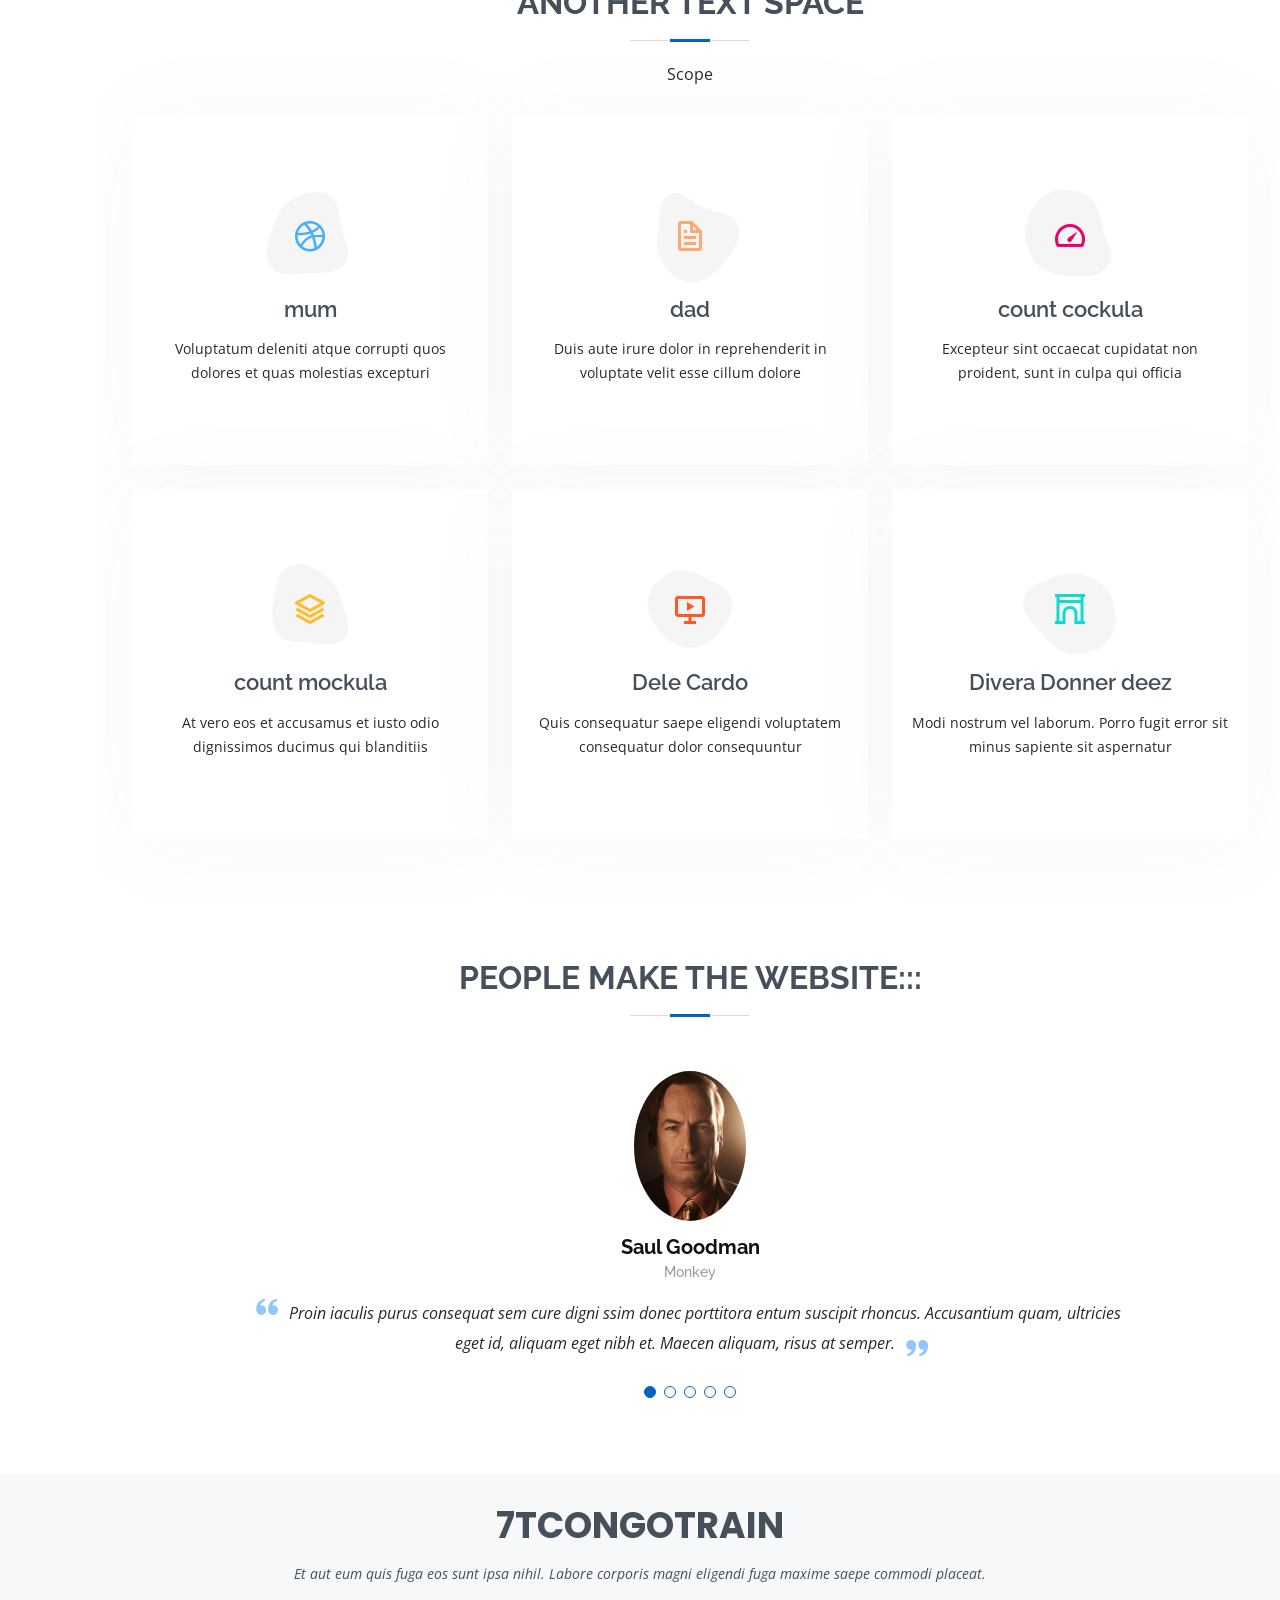
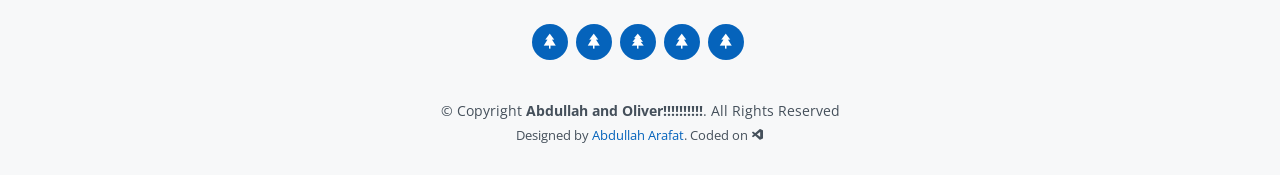
==== commit ea1c55d8: "Update index.html" ====
--- a/index.html
+++ b/index.html
@@ -86,13 +86,13 @@
       <div class="container" data-aos="fade-up">
 
         <div class="section-title">
-          <h2>About</h2>
-          <p>please stop noooop noooooooooooooooooooooooooooooo</p>
+          <h2>About the rainforest</h2>
+          <p>Here are some things you should know about the rainforest before getting to know the facts.</p>
         </div>
 
         <div class="row">
           <div class="col-lg-4">
-            <img src="./assets/img/mapandvegetation.png" class="img-fluid" alt="">
+            <img src="./assets/img/mapandvegetation.png" class="img-fluid" alt="Map and Vegetation">
           </div>
           <div class="col-lg-8 pt-4 pt-lg-0 content">
             <h3>Tree &amp; Super Tree</h3>
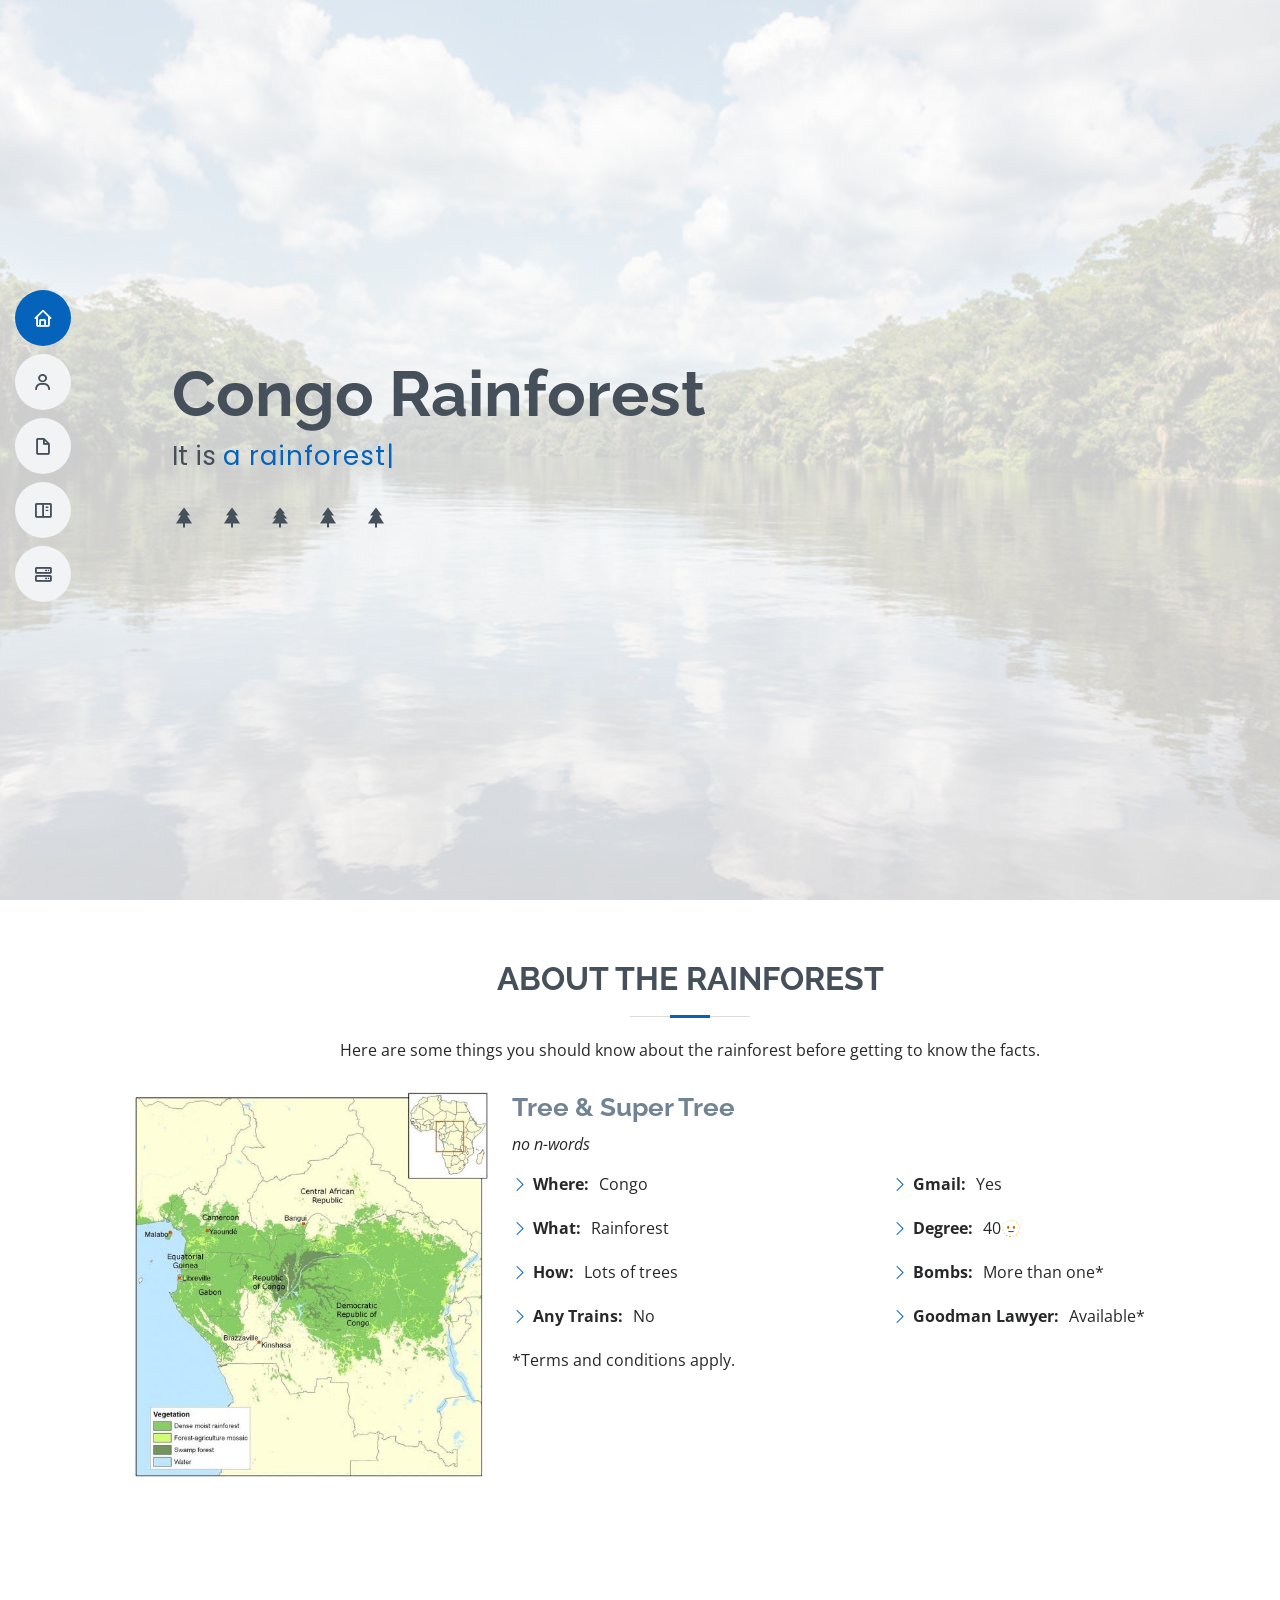
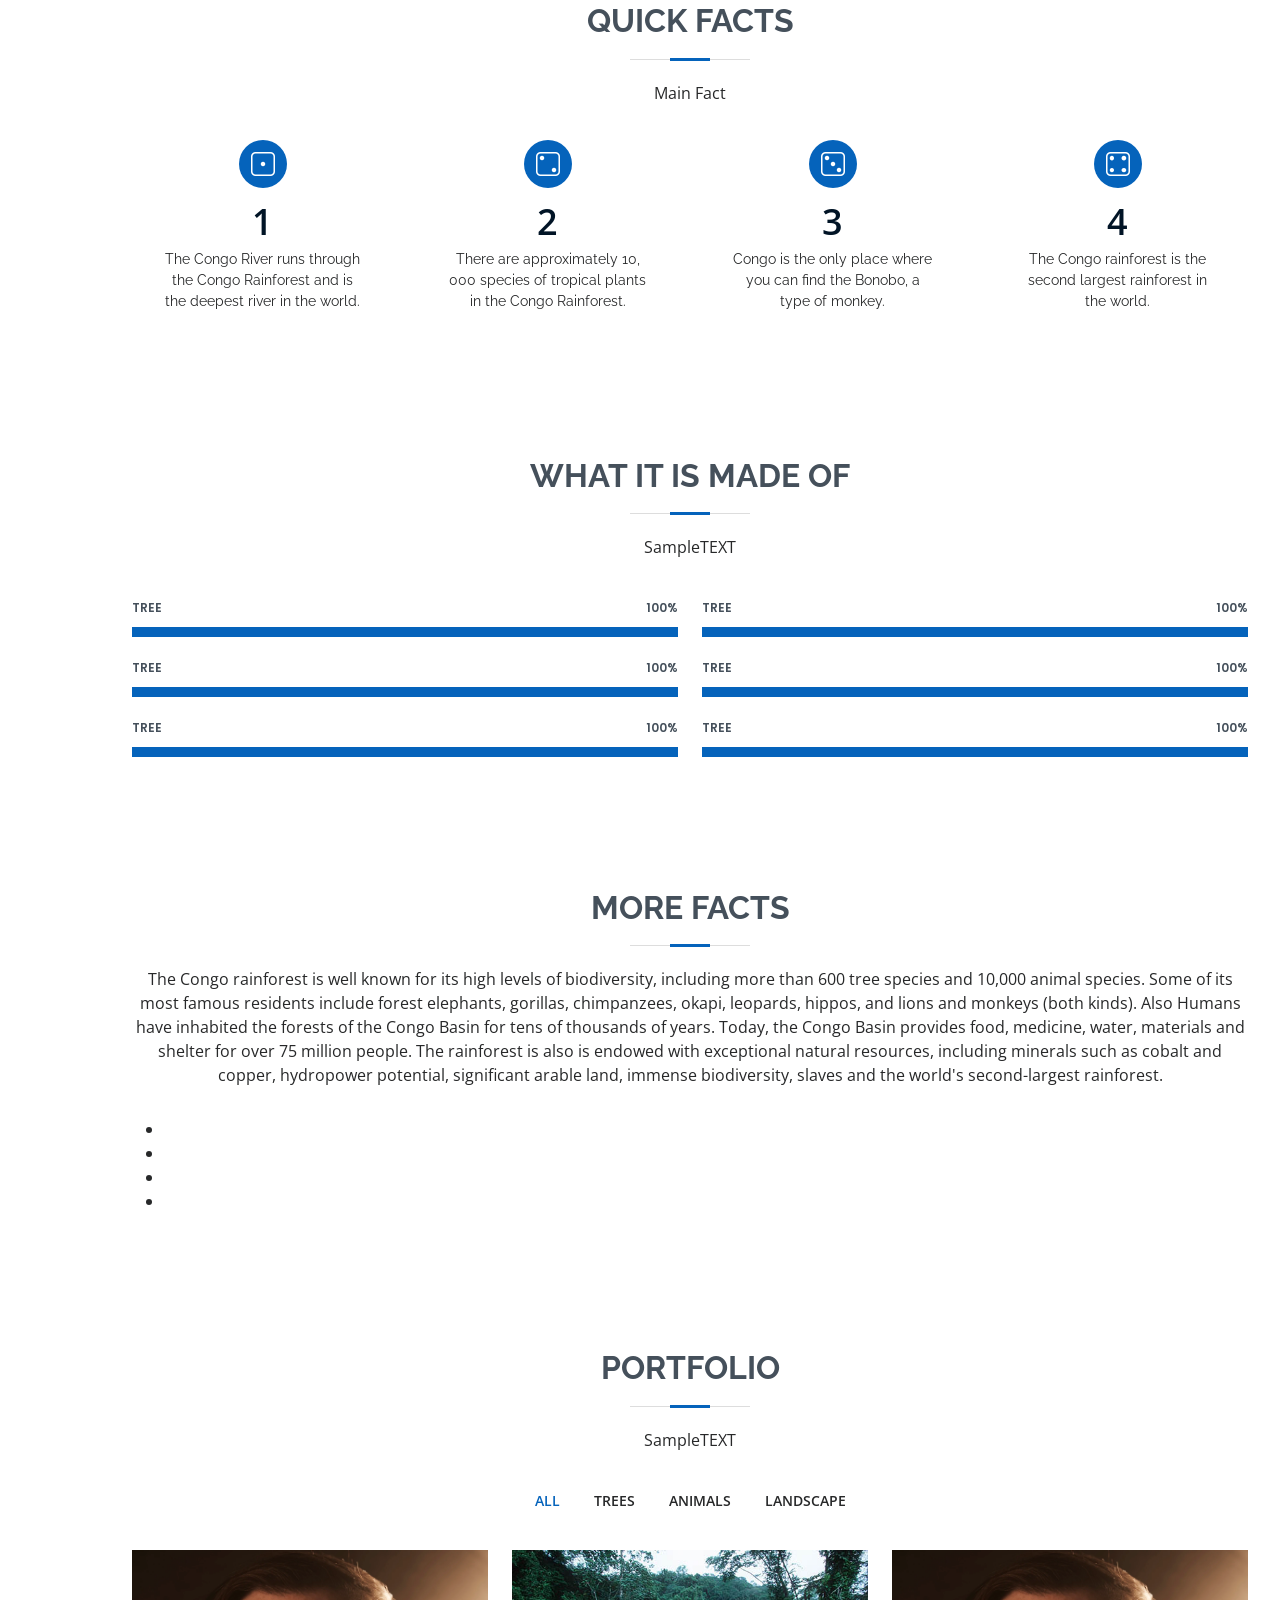
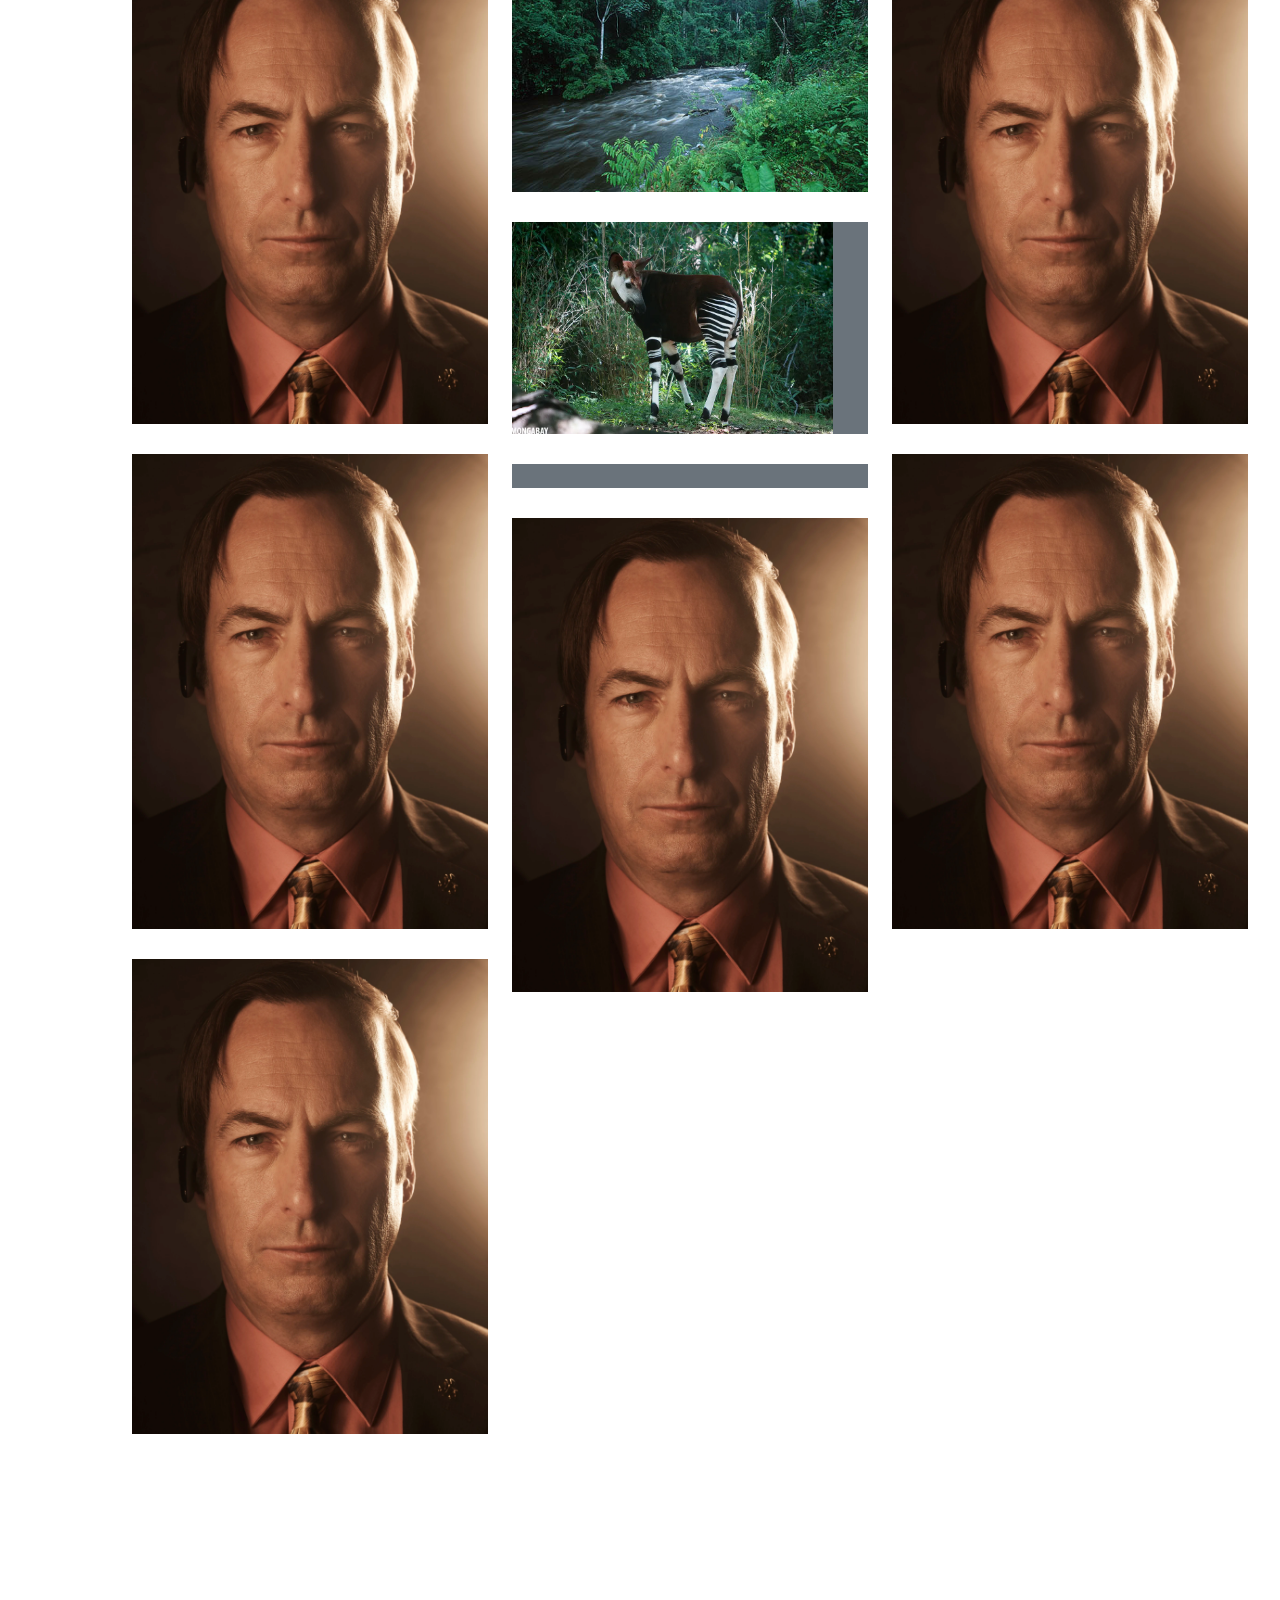
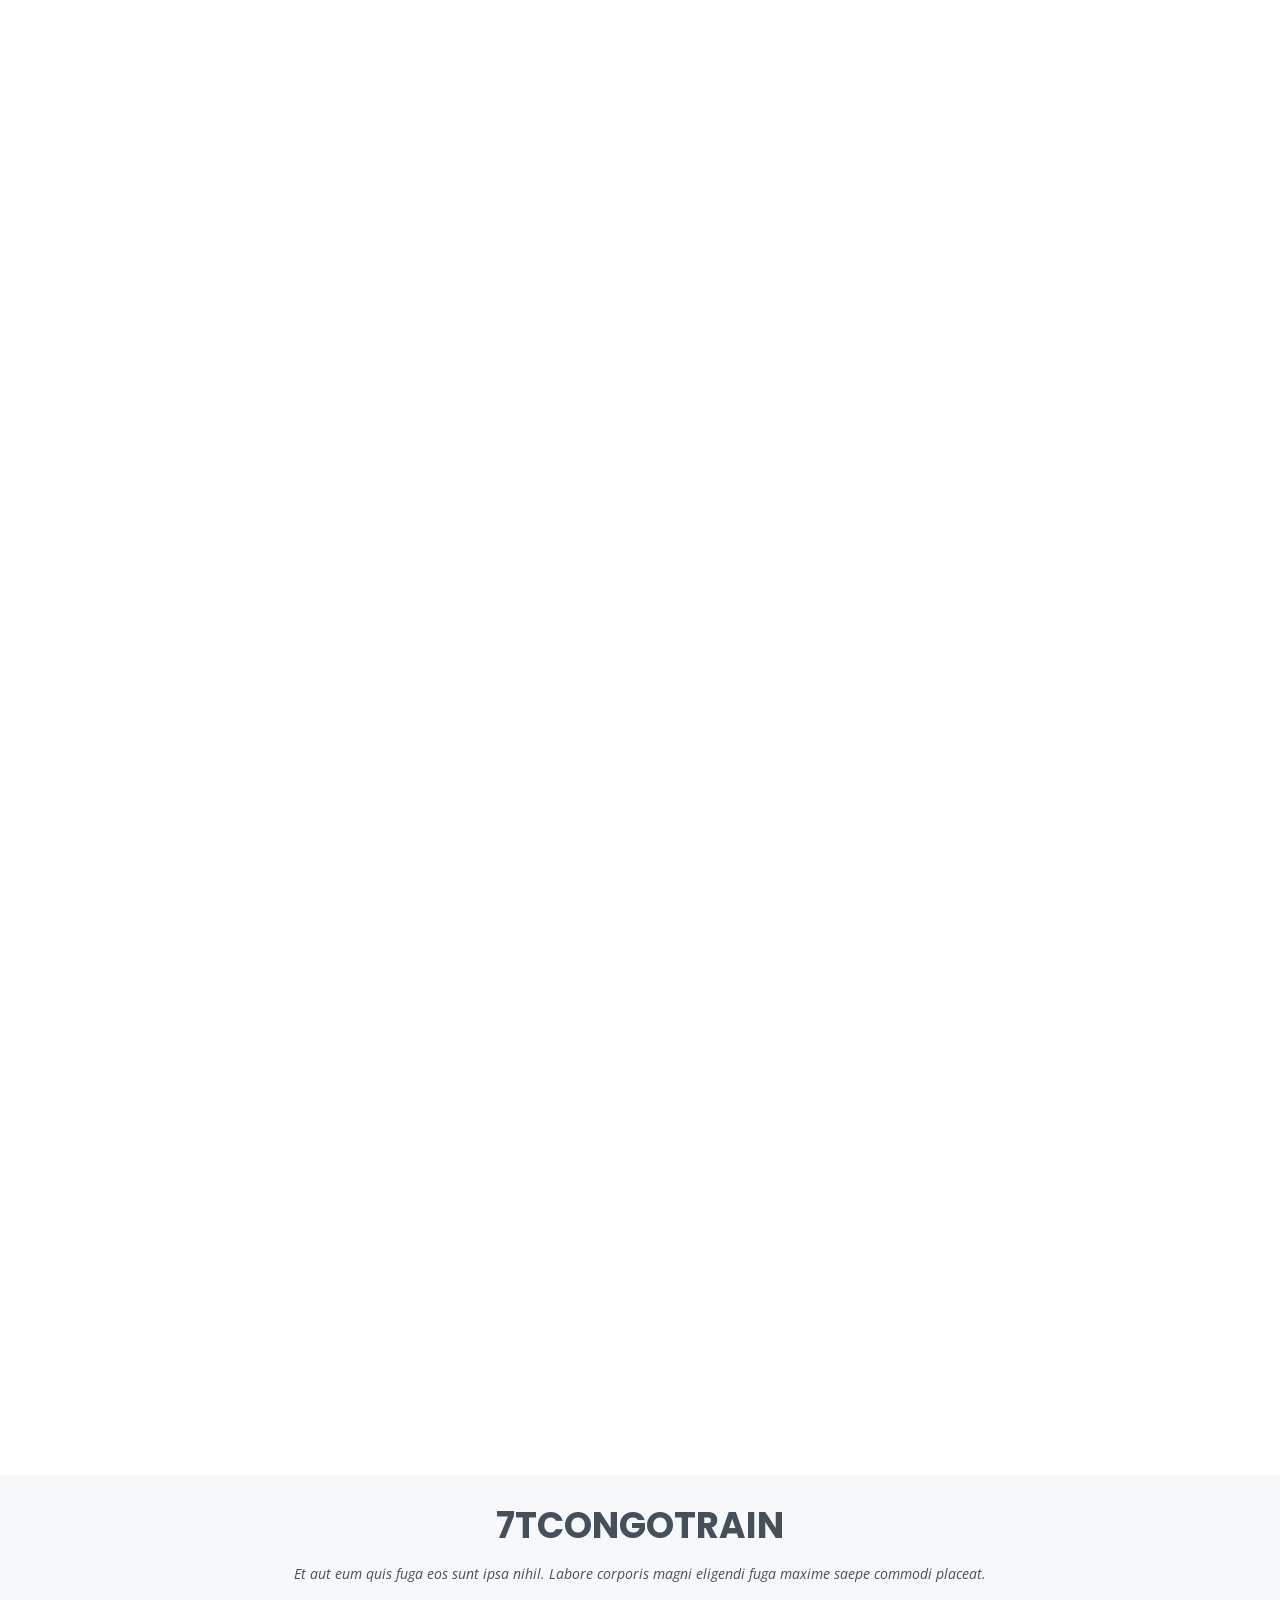
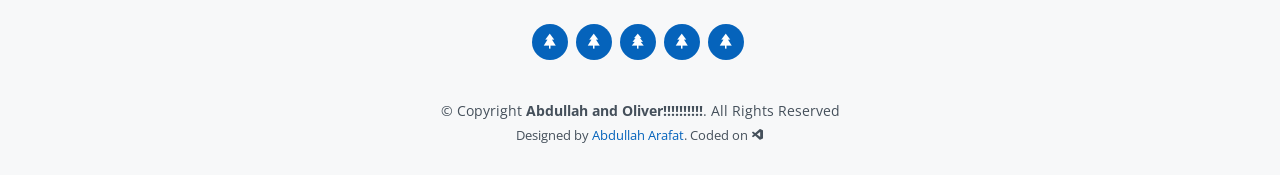
==== commit 8ab4ce00: "Update index.html" ====
--- a/index.html
+++ b/index.html
@@ -105,7 +105,7 @@
                   <li><i class="bi bi-chevron-right"></i> <strong>Where:</strong> <span>Congo</span></li>
                   <li><i class="bi bi-chevron-right"></i> <strong>What:</strong> <span>Rainforest</span></li>
                   <li><i class="bi bi-chevron-right"></i> <strong>How:</strong> <span>Lots of trees</span></li>
-                  <li><i class="bi bi-chevron-right"></i> <strong>💪🚂:</strong> <span>Yes</span></li>
+                  <li><i class="bi bi-chevron-right"></i> <strong>Any Trains:</strong> <span>No</span></li>
                 </ul>
               </div>
               <div class="col-lg-6">
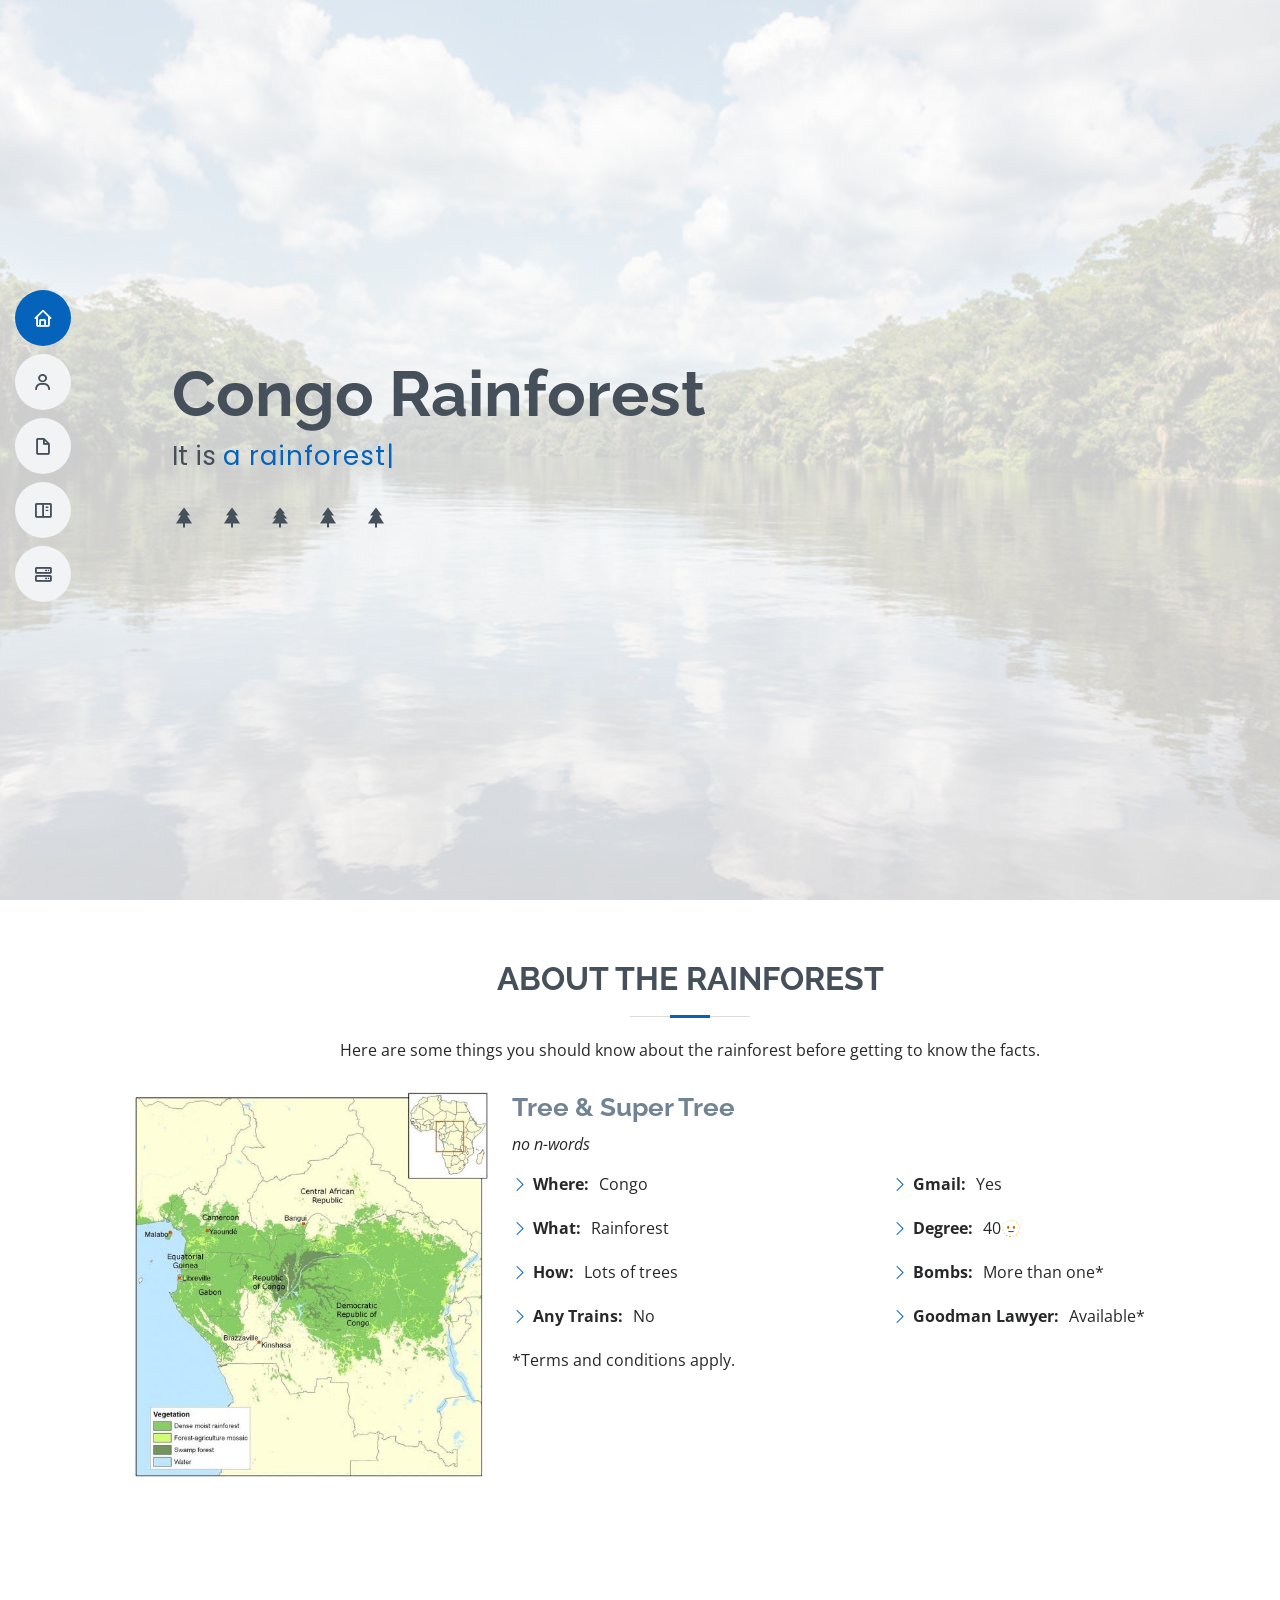
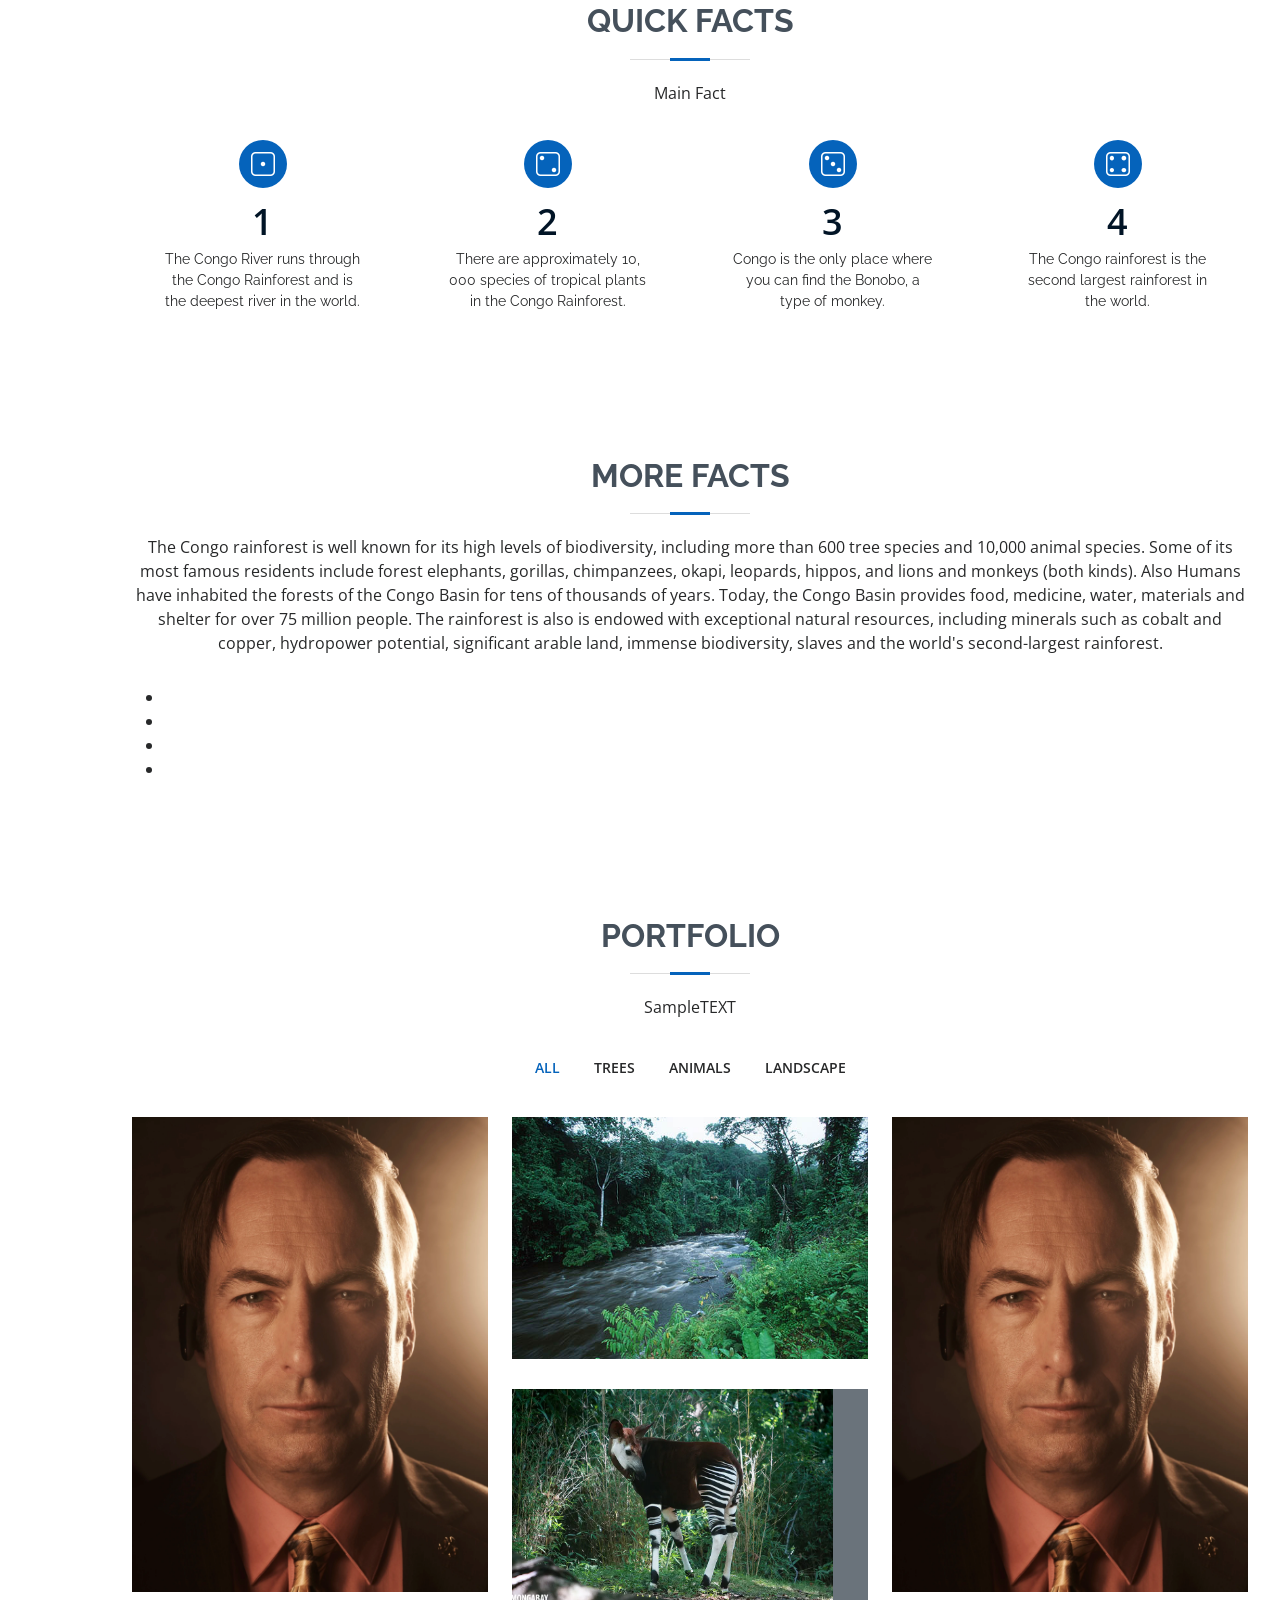
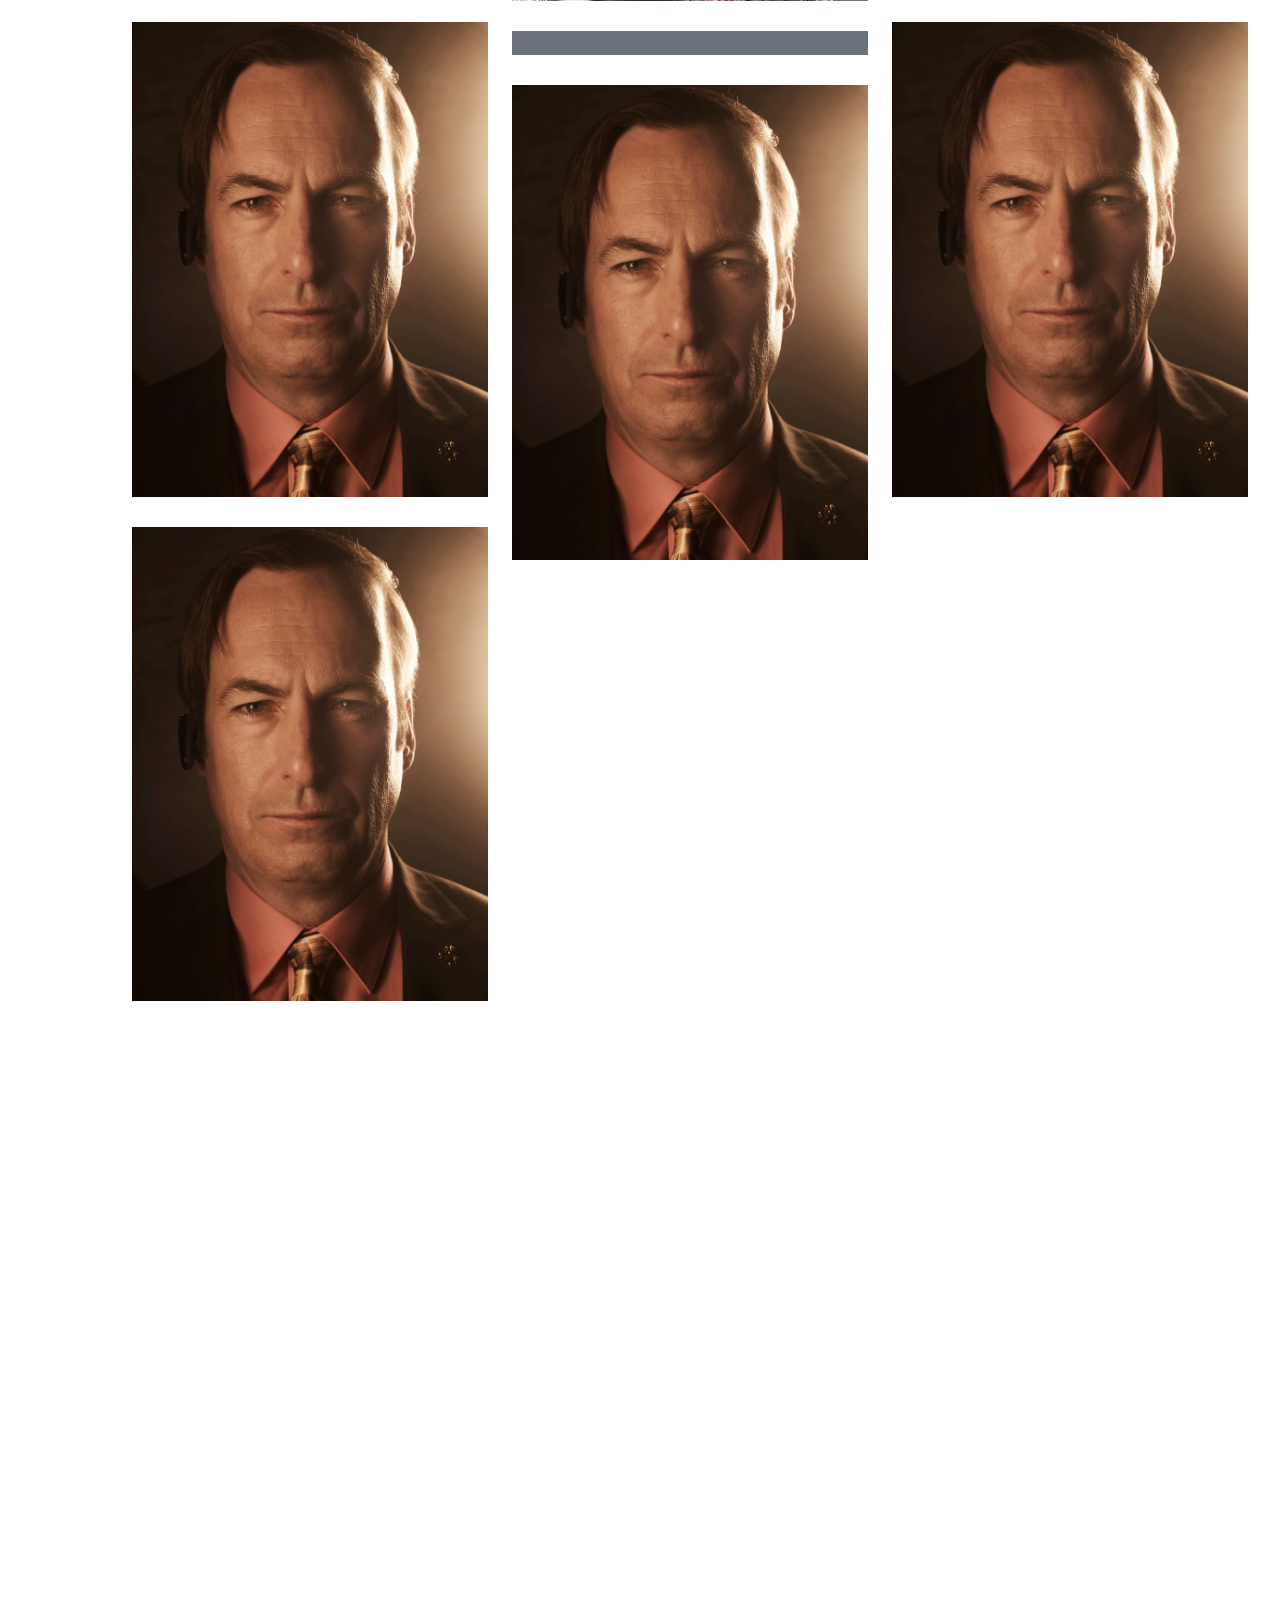
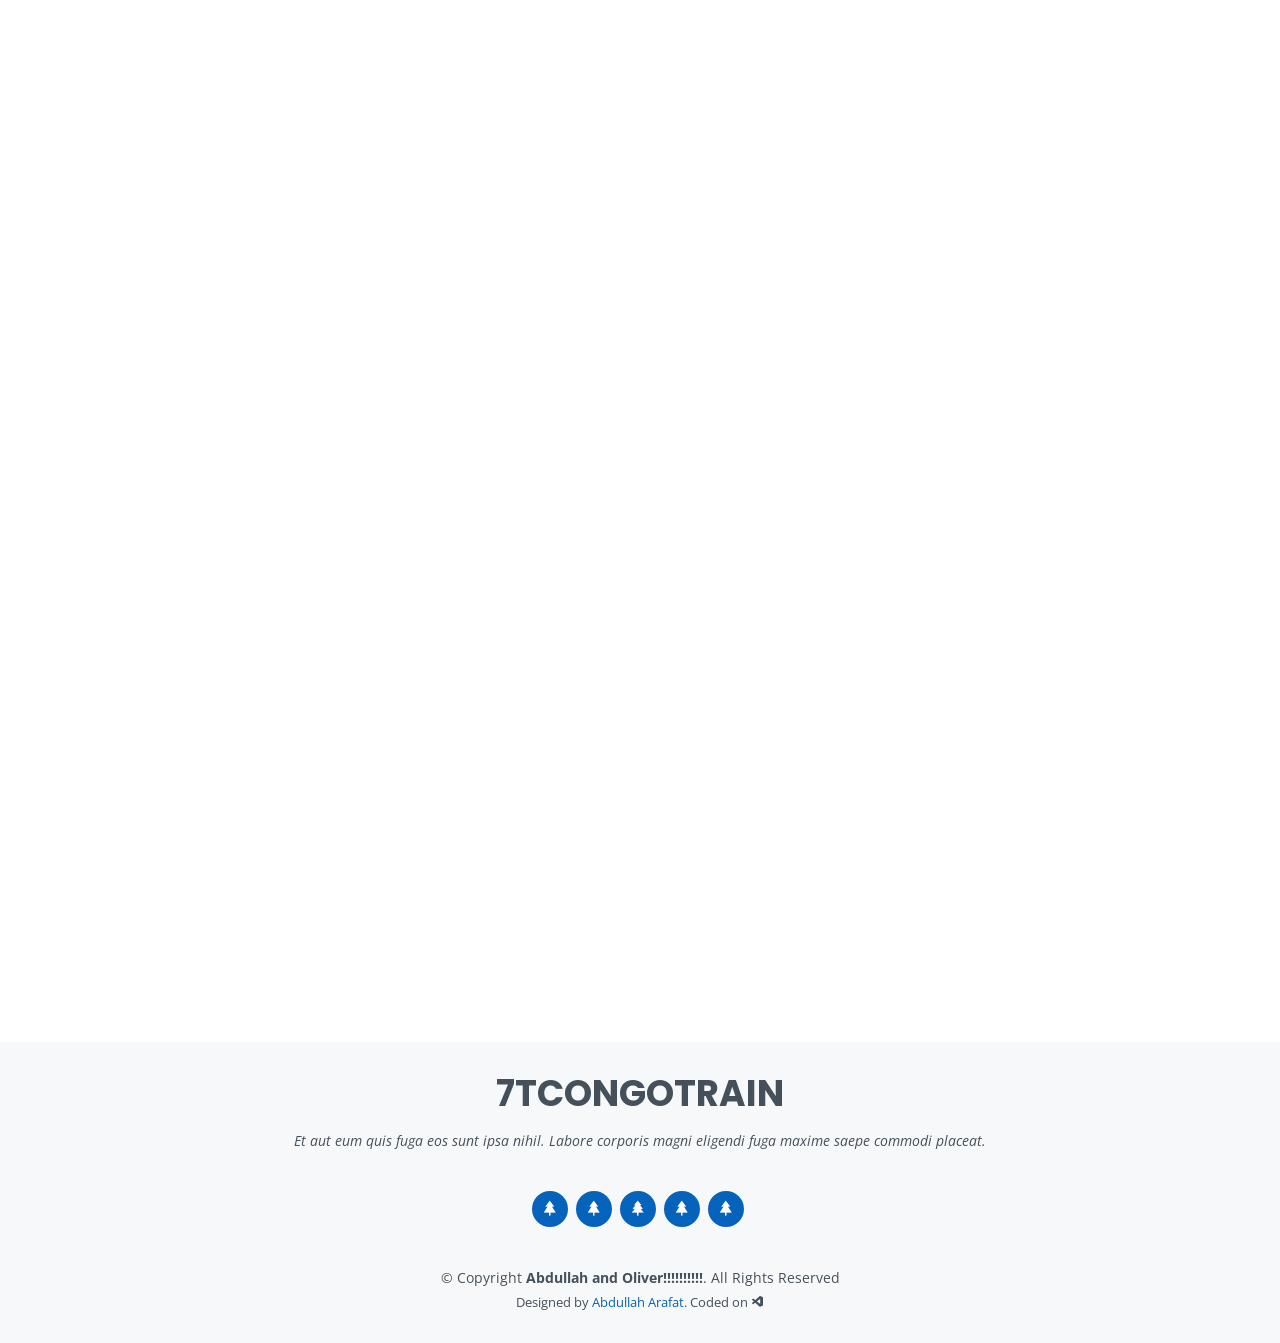
==== commit 63de84c8: "Update index.html" ====
--- a/index.html
+++ b/index.html
@@ -175,7 +175,7 @@
     </section><!-- End Facts Section -->
 
     <!-- ======= bars Section ======= -->
-    <section id="bars" class="bars section-bg">
+    <!-- <section id="bars" class="bars section-bg">
       <div class="container" data-aos="fade-up">
 
         <div class="section-title">
@@ -238,7 +238,7 @@
         </div>
 
       </div>
-    </section><!-- End bars Section -->
+    </section>End bars Section -->
 
     <!-- ======= More facts Section ======= -->
     <section id="Tree" class="Tree">
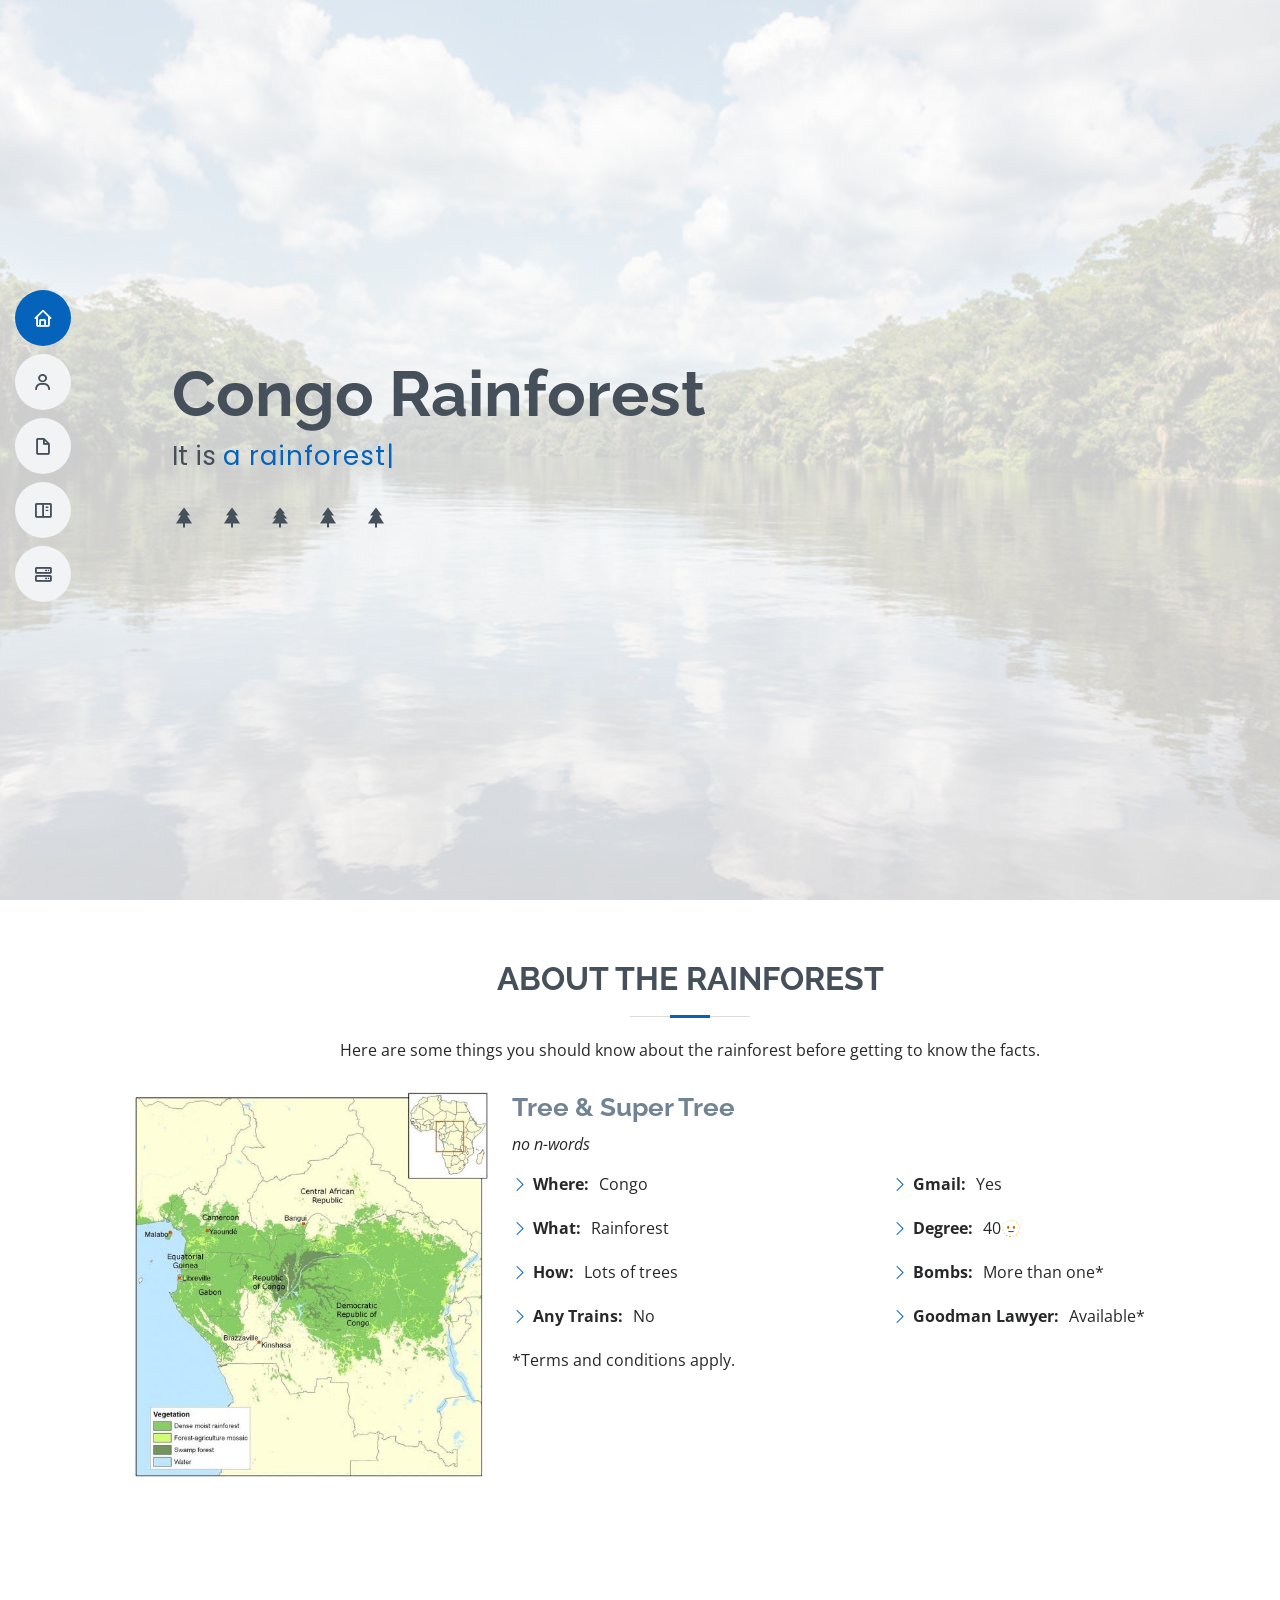
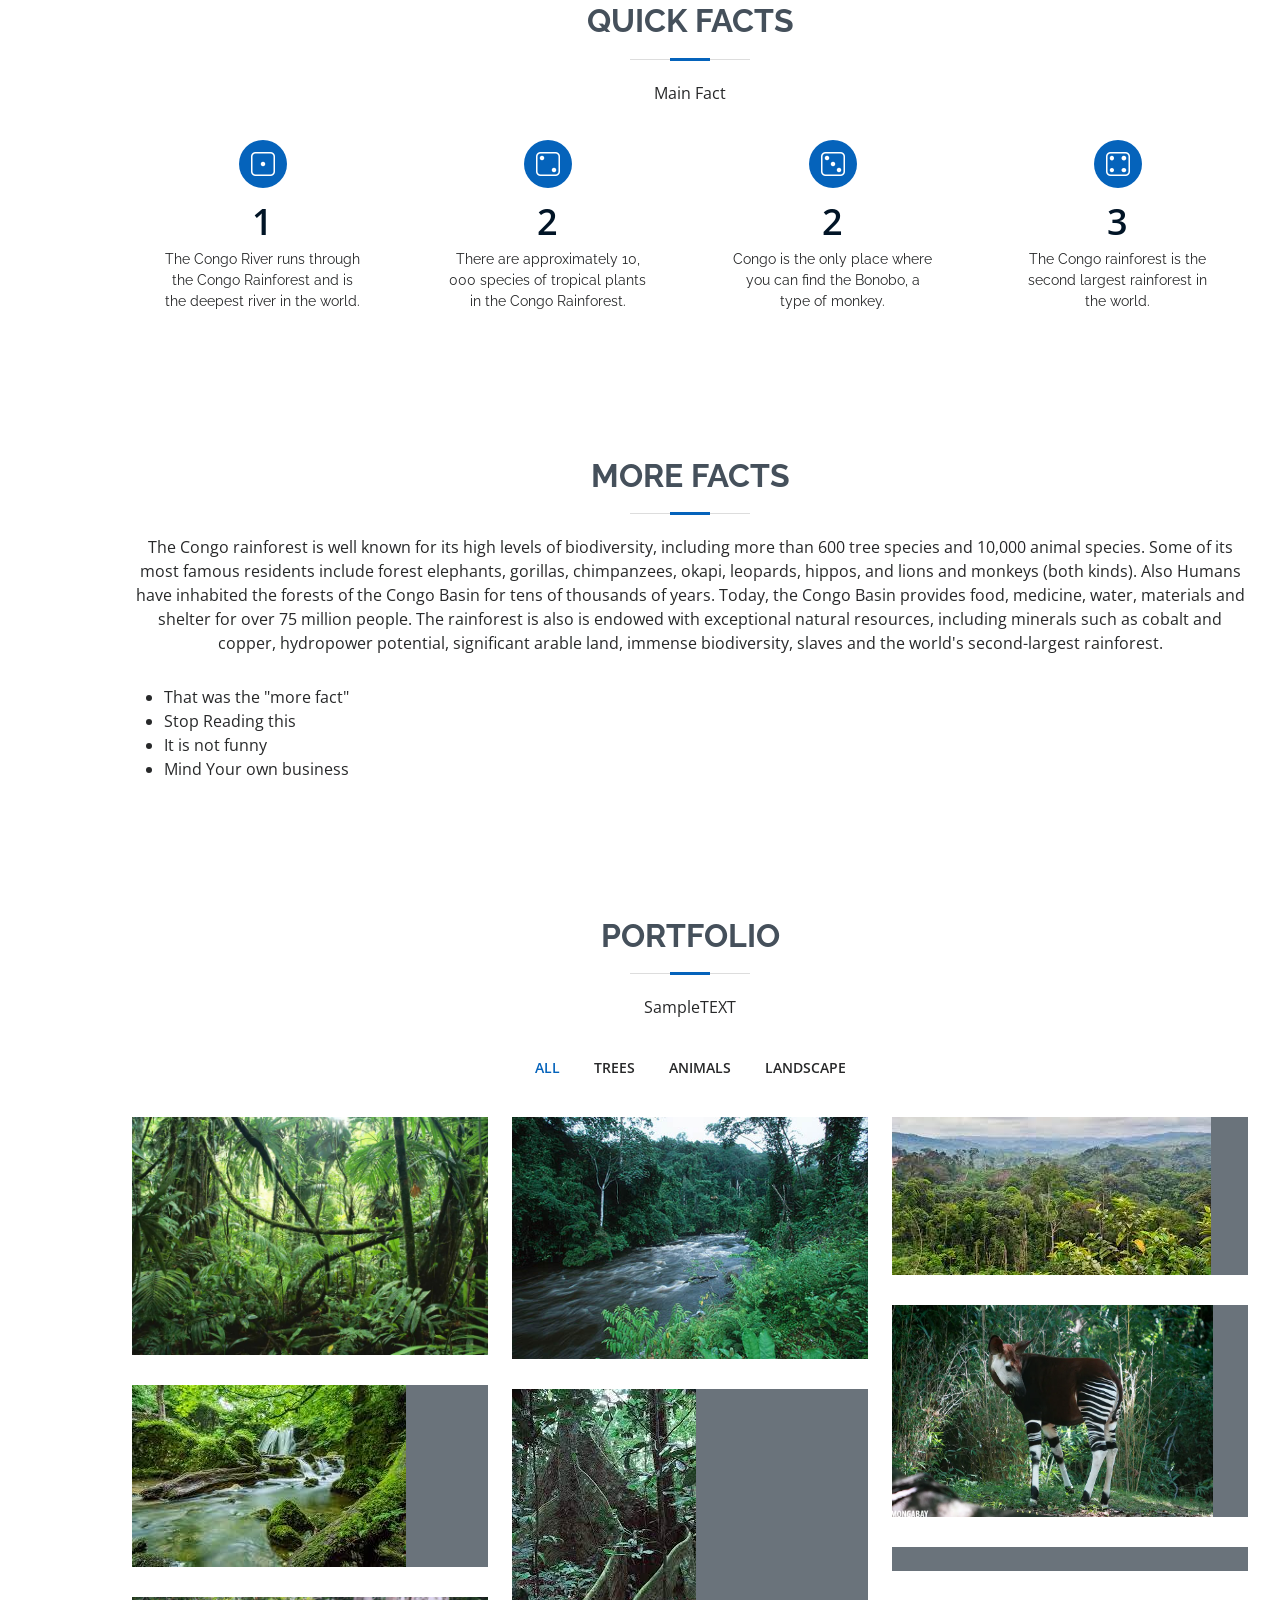
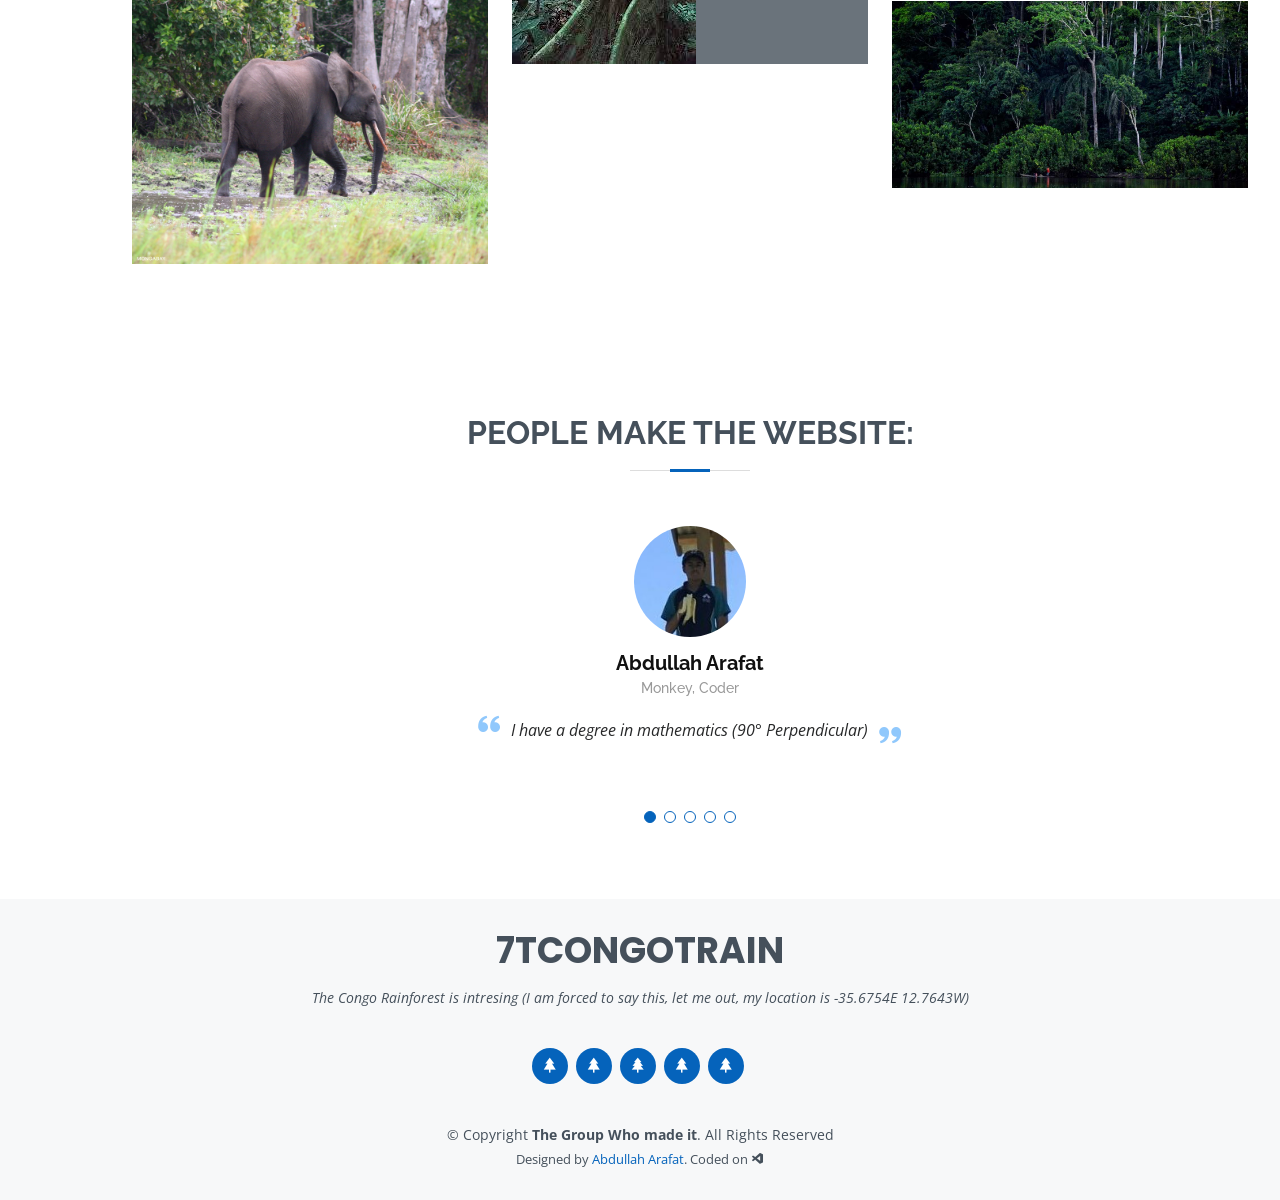
==== commit 7622dbb4: "Update (Final Maybe)" ====
--- a/index.html
+++ b/index.html
@@ -58,7 +58,7 @@
         <li><a href="#about" class="nav-link scrollto"><i class="bx bx-user"></i> <span>About</span></a></li>
         <li><a href="#Tree" class="nav-link scrollto"><i class="bx bx-file-blank"></i> <span>Tree</span></a></li>
         <li><a href="#portfolio" class="nav-link scrollto"><i class="bx bx-book-content"></i> <span>Portfolio</span></a></li>
-        <li><a href="#FinalSect" class="nav-link scrollto"><i class="bx bx-server"></i> <span>FinalSect</span></a></li>
+        <li><a href="#testimonials" class="nav-link scrollto"><i class="bx bx-server"></i> <span>Testimonials</span></a></li>
       </ul>
     </nav><!-- .nav-menu -->
 
@@ -175,70 +175,6 @@
     </section><!-- End Facts Section -->
 
     <!-- ======= bars Section ======= -->
-    <!-- <section id="bars" class="bars section-bg">
-      <div class="container" data-aos="fade-up">
-
-        <div class="section-title">
-          <h2>What it is made of</h2>
-          <p>SampleTEXT</p>
-        </div>
-
-        <div class="row bars-content">
-
-          <div class="col-lg-6">
-
-            <div class="progress">
-              <span class="bar">Tree <i class="val">100%</i></span>
-              <div class="progress-bar-wrap">
-                <div class="progress-bar" role="progressbar" aria-valuenow="100" aria-valuemin="0" aria-valuemax="100"></div>
-              </div>
-            </div>
-
-            <div class="progress">
-              <span class="bar">Tree <i class="val">100%</i></span>
-              <div class="progress-bar-wrap">
-                <div class="progress-bar" role="progressbar" aria-valuenow="100" aria-valuemin="0" aria-valuemax="100"></div>
-              </div>
-            </div>
-
-            <div class="progress">
-              <span class="bar">Tree <i class="val">100%</i></span>
-              <div class="progress-bar-wrap">
-                <div class="progress-bar" role="progressbar" aria-valuenow="100" aria-valuemin="0" aria-valuemax="100"></div>
-              </div>
-            </div>
-
-          </div>
-
-          <div class="col-lg-6">
-
-            <div class="progress">
-              <span class="bar">Tree <i class="val">100%</i></span>
-              <div class="progress-bar-wrap">
-                <div class="progress-bar" role="progressbar" aria-valuenow="100" aria-valuemin="0" aria-valuemax="100"></div>
-              </div>
-            </div>
-
-            <div class="progress">
-              <span class="bar">Tree <i class="val">100%</i></span>
-              <div class="progress-bar-wrap">
-                <div class="progress-bar" role="progressbar" aria-valuenow="100" aria-valuemin="0" aria-valuemax="100"></div>
-              </div>
-            </div>
-
-            <div class="progress">
-              <span class="bar">Tree <i class="val">100%</i></span>
-              <div class="progress-bar-wrap">
-                <div class="progress-bar" role="progressbar" aria-valuenow="100" aria-valuemin="0" aria-valuemax="100"></div>
-              </div>
-            </div>
-
-          </div>
-
-        </div>
-
-      </div>
-    </section>End bars Section -->
 
     <!-- ======= More facts Section ======= -->
     <section id="Tree" class="Tree">
@@ -259,10 +195,10 @@
         </div>
 
         <ul>
-          <li></li>
-          <li></li>
-          <li></li>
-          <li></li>
+          <li>That was the "more fact"</li>
+          <li>Stop Reading this</li>
+          <li>It is not funny</li>
+          <li>Mind Your own business</li>
         </ul>
 
       </div>
@@ -422,7 +358,7 @@
     </section><!-- End Portfolio Section -->
 
     <!-- ======= FinalSect Section ======= -->
-    <section id="FinalSect" class="FinalSect">
+    <!-- <section id="FinalSect" class="FinalSect">
       <div class="container" data-aos="fade-up">
 
         <div class="section-title">
@@ -513,14 +449,14 @@
         </div>
 
       </div>
-    </section><!-- End FinalSect Section -->
+    </section>End FinalSect Section -->
 
     <!-- ======= Testimonials Section ======= -->
     <section id="testimonials" class="testimonials section-bg">
       <div class="container" data-aos="fade-up">
 
         <div class="section-title">
-          <h2>People make the website:::</h2>
+          <h2>People make the website:</h2>
         </div>
 
         <div class="testimonials-slider swiper" data-aos="fade-up" data-aos-delay="100">
@@ -529,11 +465,11 @@
             <div class="swiper-slide">
               <div class="testimonial-item">
                 <img src="./assets/img/testimonials/testimonials-1.jpg" class="testimonial-img" alt="">
-                <h3>Saul Goodman</h3>
-                <h4>Monkey</h4>
+                <h3>Abdullah Arafat</h3>
+                <h4>Monkey, Coder</h4>
                 <p>
                   <i class="bx bxs-quote-alt-left quote-icon-left"></i>
-                  Proin iaculis purus consequat sem cure digni ssim donec porttitora entum suscipit rhoncus. Accusantium quam, ultricies eget id, aliquam eget nibh et. Maecen aliquam, risus at semper.
+                  I have a degree in mathematics (90° Perpendicular)
                   <i class="bx bxs-quote-alt-right quote-icon-right"></i>
                 </p>
               </div>
@@ -542,11 +478,11 @@
             <div class="swiper-slide">
               <div class="testimonial-item">
                 <img src="./assets/img/testimonials/testimonials-2.jpg" class="testimonial-img" alt="">
-                <h3>Saul Goodman</h3>
-                <h4>Monkey</h4>
+                <h3>Ashley Seeto</h3>
+                <h4>Monkey, Journalist</h4>
                 <p>
                   <i class="bx bxs-quote-alt-left quote-icon-left"></i>
-                  Export tempor illum tamen malis malis eram quae irure esse labore quem cillum quid cillum eram malis quorum velit fore eram velit sunt aliqua noster fugiat irure amet legam anim culpa.
+                  I don't know
                   <i class="bx bxs-quote-alt-right quote-icon-right"></i>
                 </p>
               </div>
@@ -555,11 +491,11 @@
             <div class="swiper-slide">
               <div class="testimonial-item">
                 <img src="./assets/img/testimonials/testimonials-3.jpg" class="testimonial-img" alt="">
-                <h3>Saul Goodman</h3>
-                <h4>Monkey</h4>
+                <h3>Oliver Doak</h3>
+                <h4>Albino Monkey, Researcher</h4>
                 <p>
                   <i class="bx bxs-quote-alt-left quote-icon-left"></i>
-                  Enim nisi quem export duis labore cillum quae magna enim sint quorum nulla quem veniam duis minim tempor labore quem eram duis noster aute amet eram fore quis sint minim.
+                  Overwatch - Gold 2 DPS Is not that bad
                   <i class="bx bxs-quote-alt-right quote-icon-right"></i>
                 </p>
               </div>
@@ -568,11 +504,11 @@
             <div class="swiper-slide">
               <div class="testimonial-item">
                 <img src="./assets/img/testimonials/testimonials-4.jpg" class="testimonial-img" alt="">
-                <h3>Saul Goodman</h3>
-                <h4>Monkey</h4>
+                <h3>Ariana Wood</h3>
+                <h4>Albino Monkey, Content Creator</h4>
                 <p>
                   <i class="bx bxs-quote-alt-left quote-icon-left"></i>
-                  Fugiat enim eram quae cillum dolore dolor amet nulla culpa multos export minim fugiat minim velit minim dolor enim duis veniam ipsum anim magna sunt elit fore quem dolore labore illum veniam.
+                  Yolly is "cool"
                   <i class="bx bxs-quote-alt-right quote-icon-right"></i>
                 </p>
               </div>
@@ -582,10 +518,10 @@
               <div class="testimonial-item">
                 <img src="./assets/img/testimonials/testimonials-5.jpg" class="testimonial-img" alt="">
                 <h3>Saul Goodman</h3>
-                <h4>Monkey</h4>
+                <h4>Lawyer</h4>
                 <p>
                   <i class="bx bxs-quote-alt-left quote-icon-left"></i>
-                  Quis quorum aliqua sint quem legam fore sunt eram irure aliqua veniam tempor noster veniam enim culpa labore duis sunt culpa nulla illum cillum fugiat legam esse veniam culpa fore nisi cillum quid.
+                  It's all good man!
                   <i class="bx bxs-quote-alt-right quote-icon-right"></i>
                 </p>
               </div>
@@ -604,7 +540,7 @@
   <footer id="footer">
     <div class="container">
       <h3>7TCONGOTRAIN</h3>
-      <p>Et aut eum quis fuga eos sunt ipsa nihil. Labore corporis magni eligendi fuga maxime saepe commodi placeat.</p>
+      <p>The Congo Rainforest is intresing (I am forced to say this, let me out, my location is -35.6754E 12.7643W)</p>
       <div class="social-links">
         <a href="#" class="secret1"><i class="bx bxs-tree-alt"></i></a>
         <a href="#" class="secret1"><i class="bx bxs-tree-alt"></i></a>
@@ -613,7 +549,7 @@
         <a href="#" class="secret1"><i class="bx bxs-tree-alt"></i></a>
       </div>
       <div class="copyright">
-        &copy; Copyright <strong><span>Abdullah and Oliver!!!!!!!!!!</span></strong>. All Rights Reserved
+        &copy; Copyright <strong><span>The Group Who made it</span></strong>. All Rights Reserved
       </div>
       <div class="credits">
         Designed by <a href="#">Abdullah Arafat</a>. Coded on <i class='bx bxl-visual-studio'></i>
--- a/assets/css/style.css
+++ b/assets/css/style.css
@@ -62,7 +62,7 @@
 /*--------------------------------------------------------------
 # Preloader
 --------------------------------------------------------------*/
-#preloader {
+/* #preloader {
   position: fixed;
   top: 0;
   left: 0;
@@ -106,7 +106,7 @@
   100% {
     transform: rotate(360deg);
   }
-}
+} */
 
 /*--------------------------------------------------------------
 # Disable aos animation delay on mobile devices
@@ -120,6 +120,36 @@
 /*--------------------------------------------------------------
 # Header
 --------------------------------------------------------------*/
+
+/* start team */
+#team .team-wrapper
+	{
+		background: #ffffff;
+		padding-bottom: 10px;
+		-webkit-transition: all 0.4s ease-in-out;
+		        transition: all 0.4s ease-in-out;
+		position: relative;
+	}
+#team .team-wrapper:hover
+	{
+		cursor: pointer;
+		opacity: 0.4;
+		bottom: 4px;
+	}
+#team .team-wrapper .team-des
+	{
+		padding: 20px;
+	}
+#team .team-wrapper .team-des span
+	{
+		color: #28a7e9;
+		display: block;
+		font-weight: bold;
+		padding-bottom: 12px;
+	}
+/* end team */
+
+
 #header {
   position: fixed;
   top: 0;
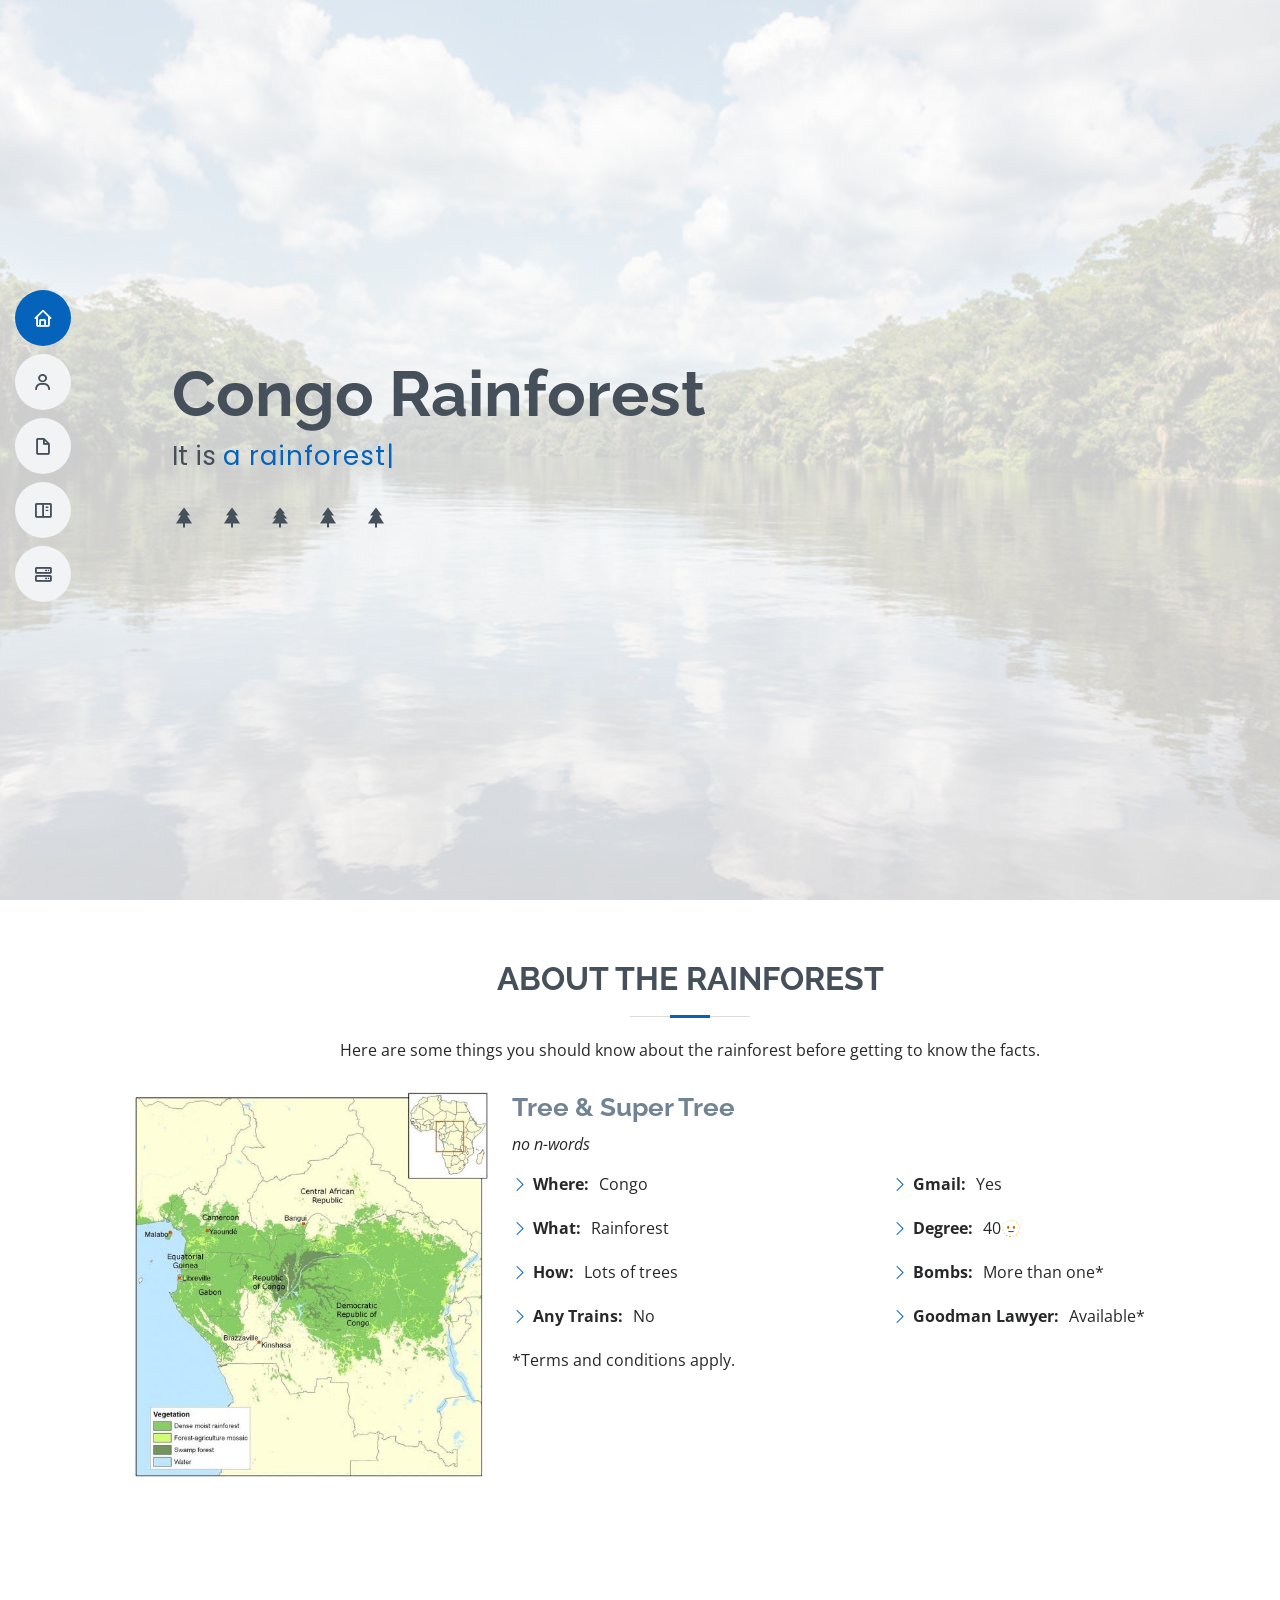
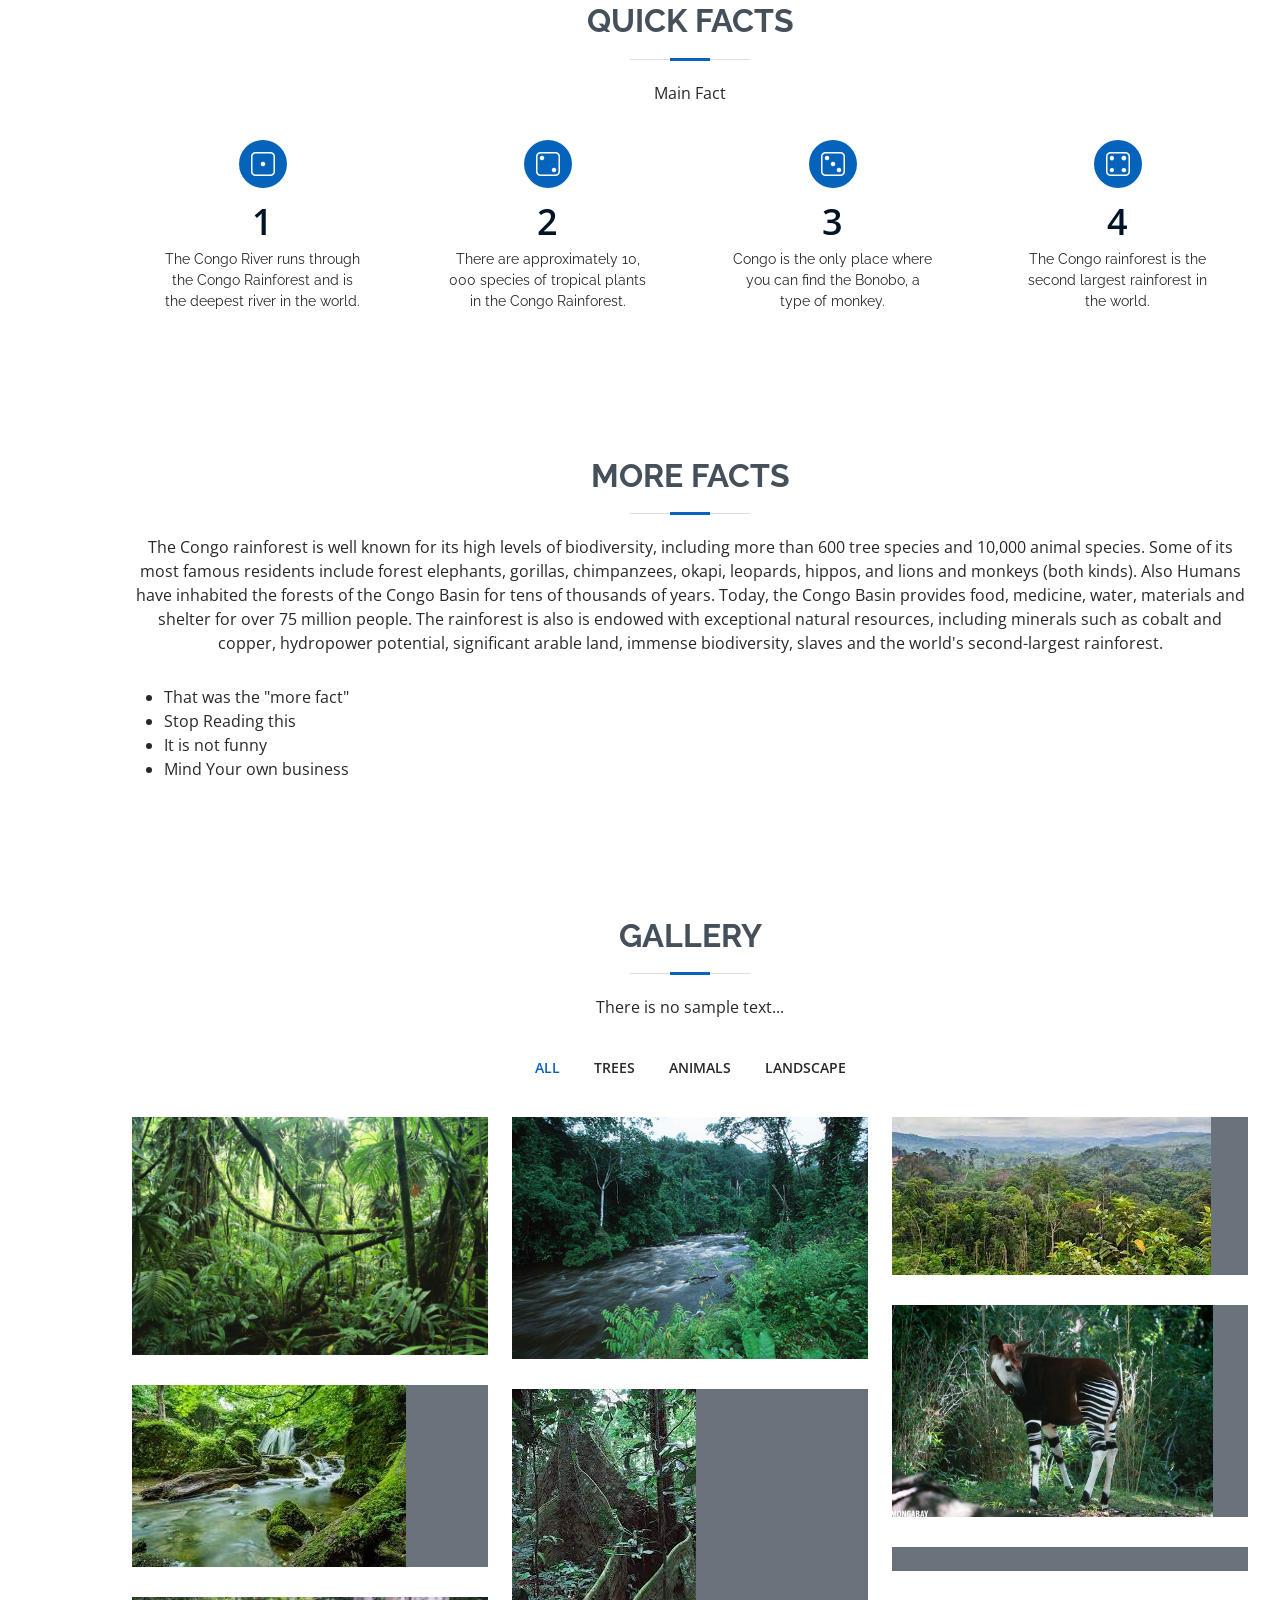
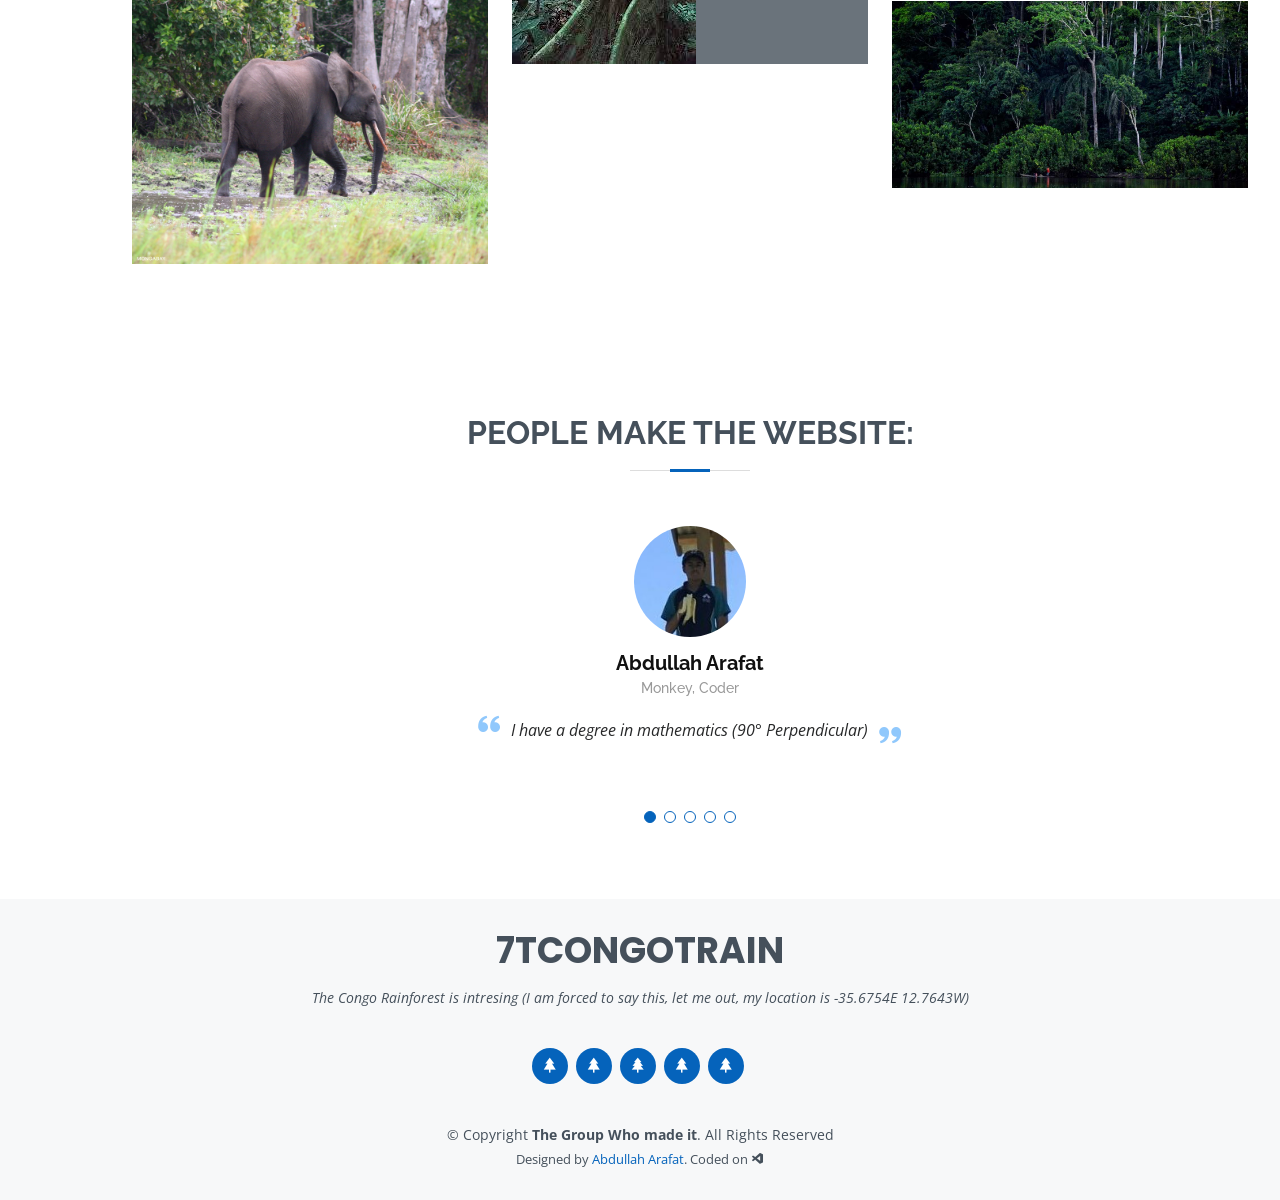
==== commit ac5eefbb: "Update index.html" ====
--- a/index.html
+++ b/index.html
@@ -209,8 +209,8 @@
       <div class="container" data-aos="fade-up">
 
         <div class="section-title">
-          <h2>Portfolio</h2>
-          <p>SampleTEXT</p>
+          <h2>Gallery</h2>
+          <p>There is no sample text...</p>
         </div>
 
         <div class="row">
--- a/assets/css/style.css
+++ b/assets/css/style.css
@@ -62,7 +62,7 @@
 /*--------------------------------------------------------------
 # Preloader
 --------------------------------------------------------------*/
-/* #preloader {
+#preloader {
   position: fixed;
   top: 0;
   left: 0;
@@ -106,7 +106,7 @@
   100% {
     transform: rotate(360deg);
   }
-} */
+}
 
 /*--------------------------------------------------------------
 # Disable aos animation delay on mobile devices
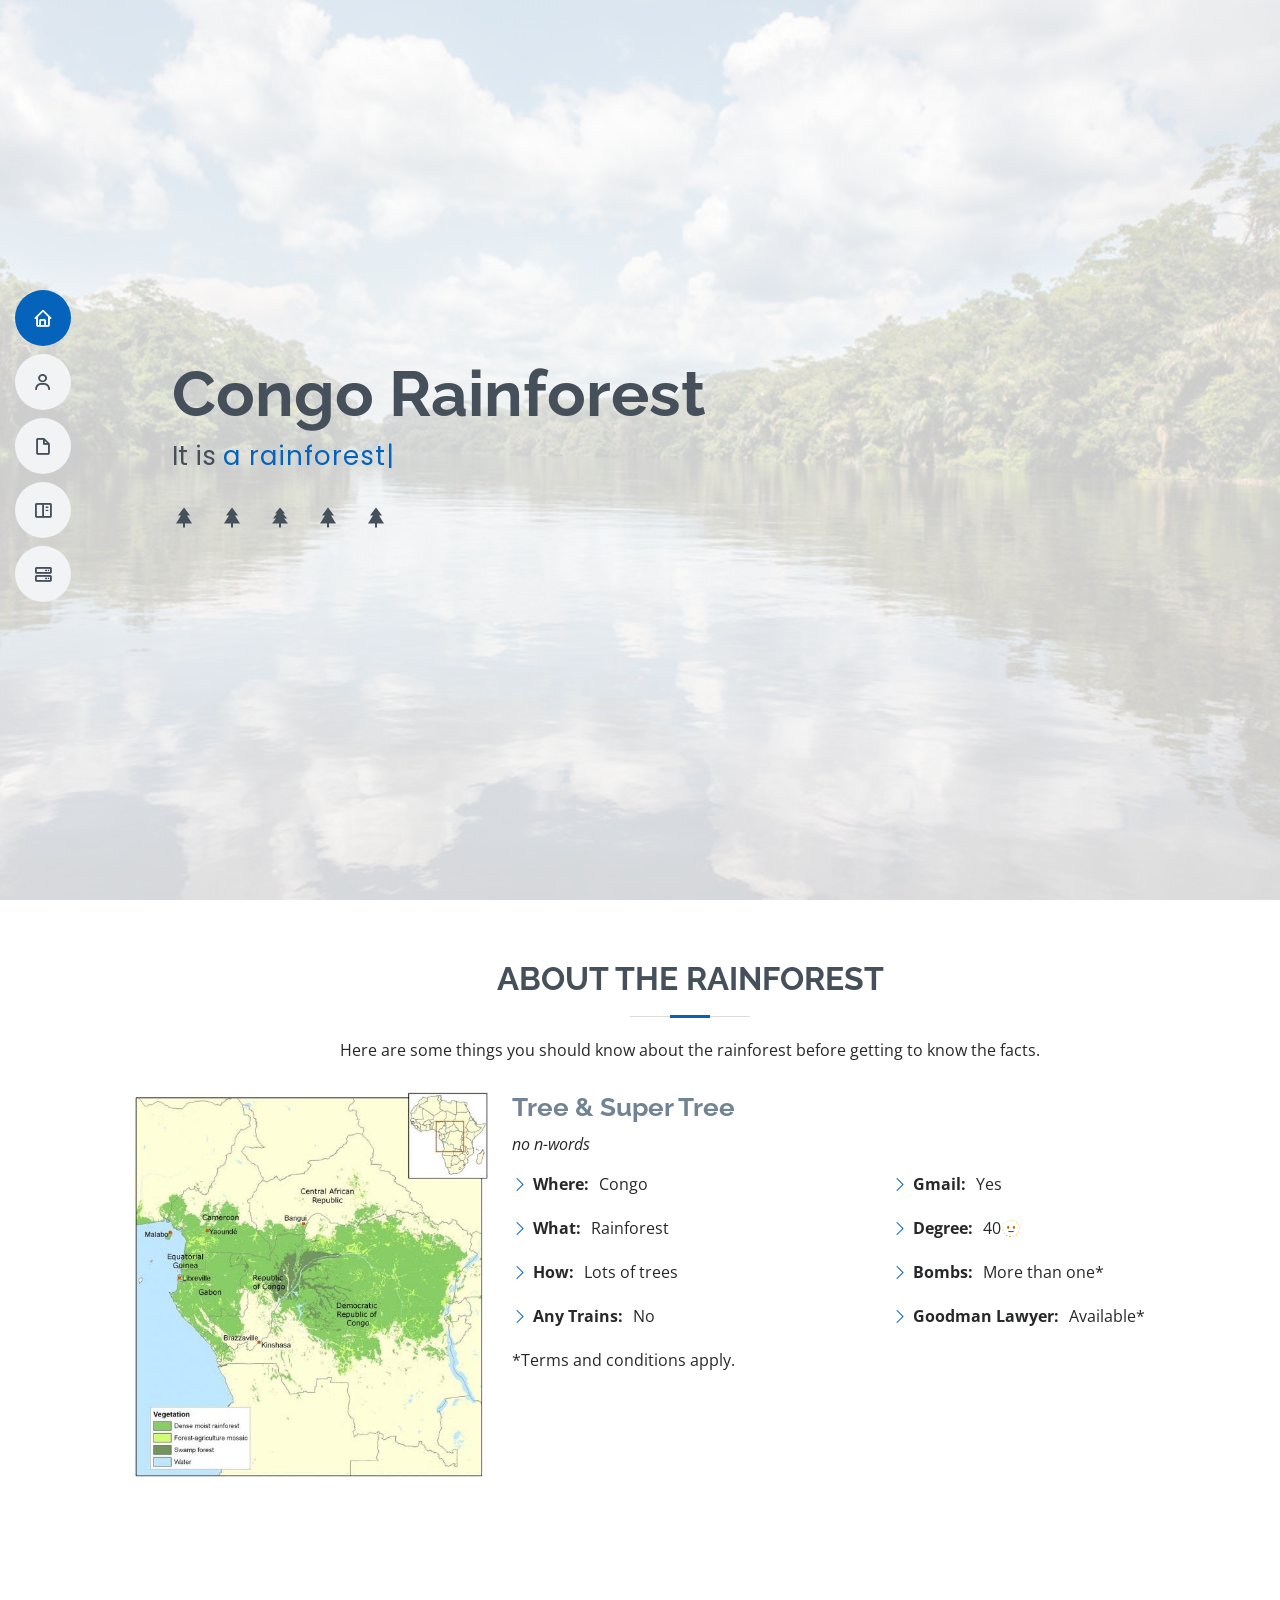
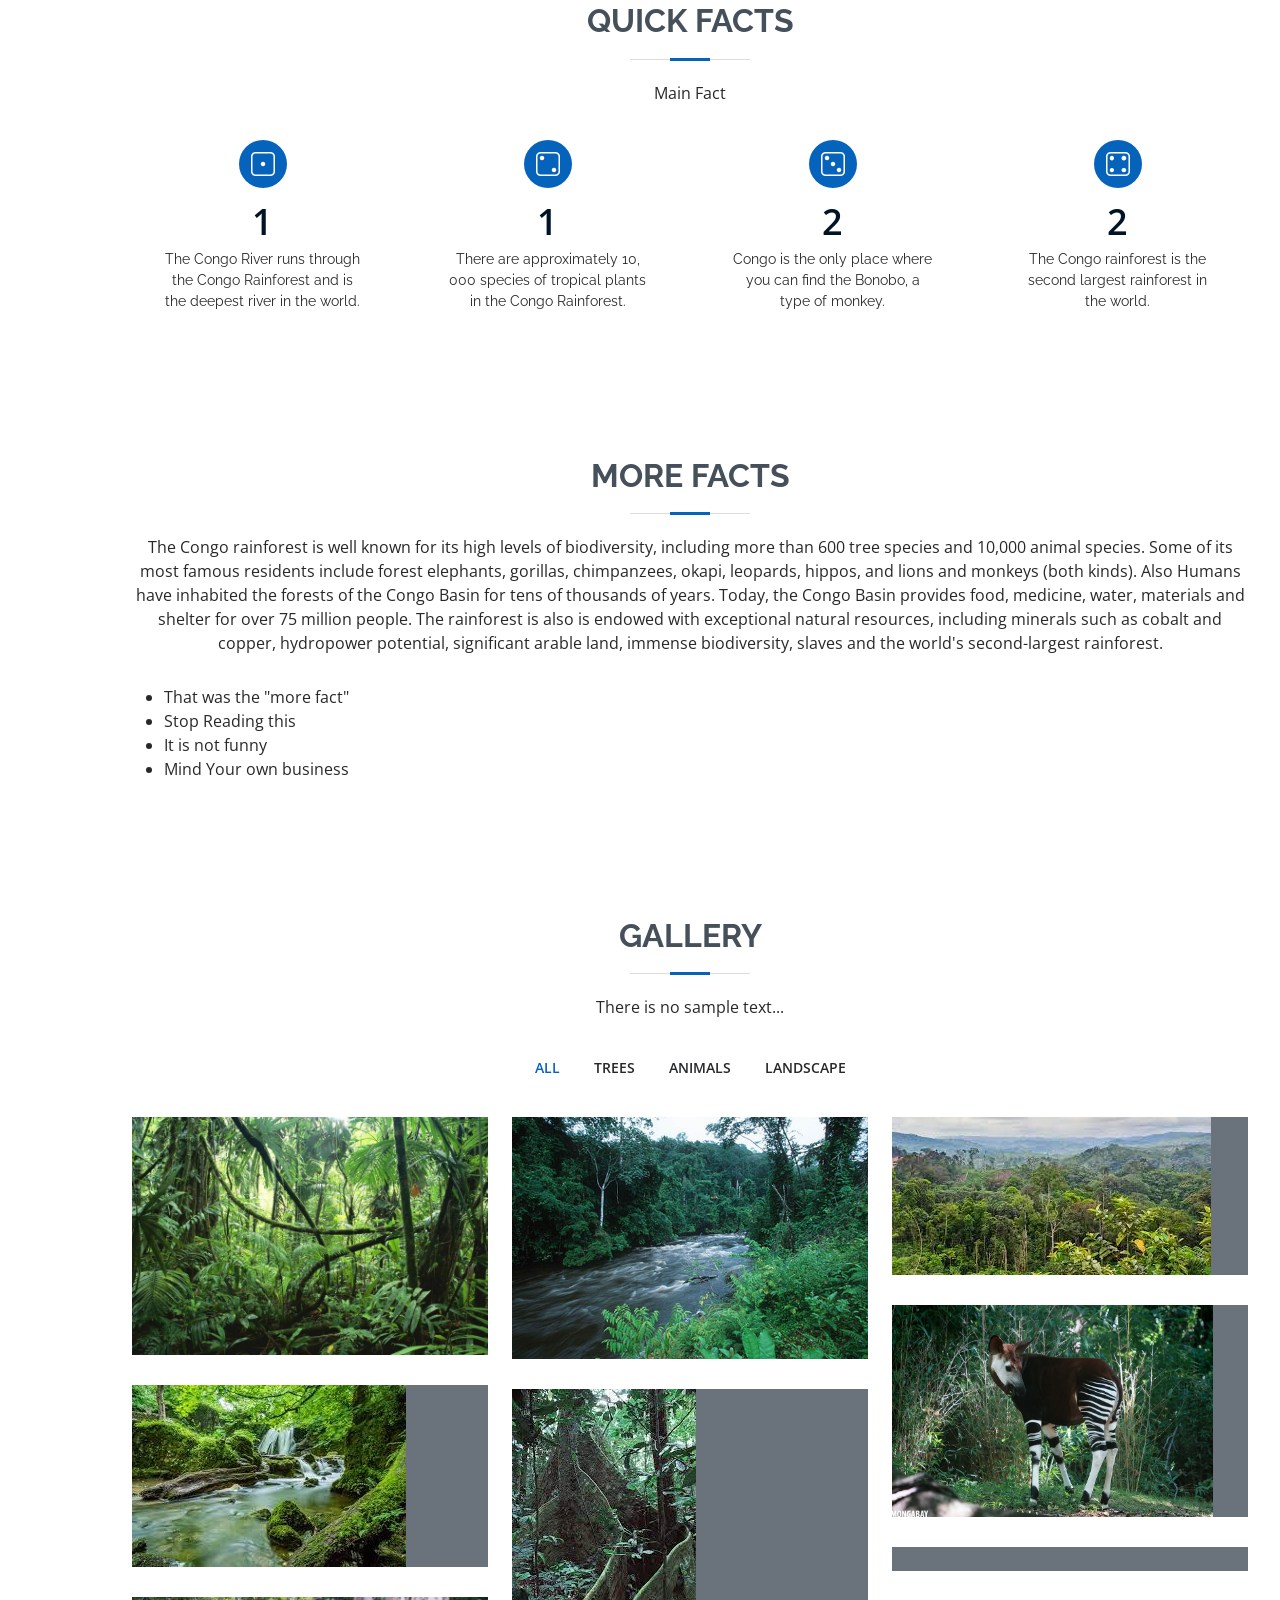
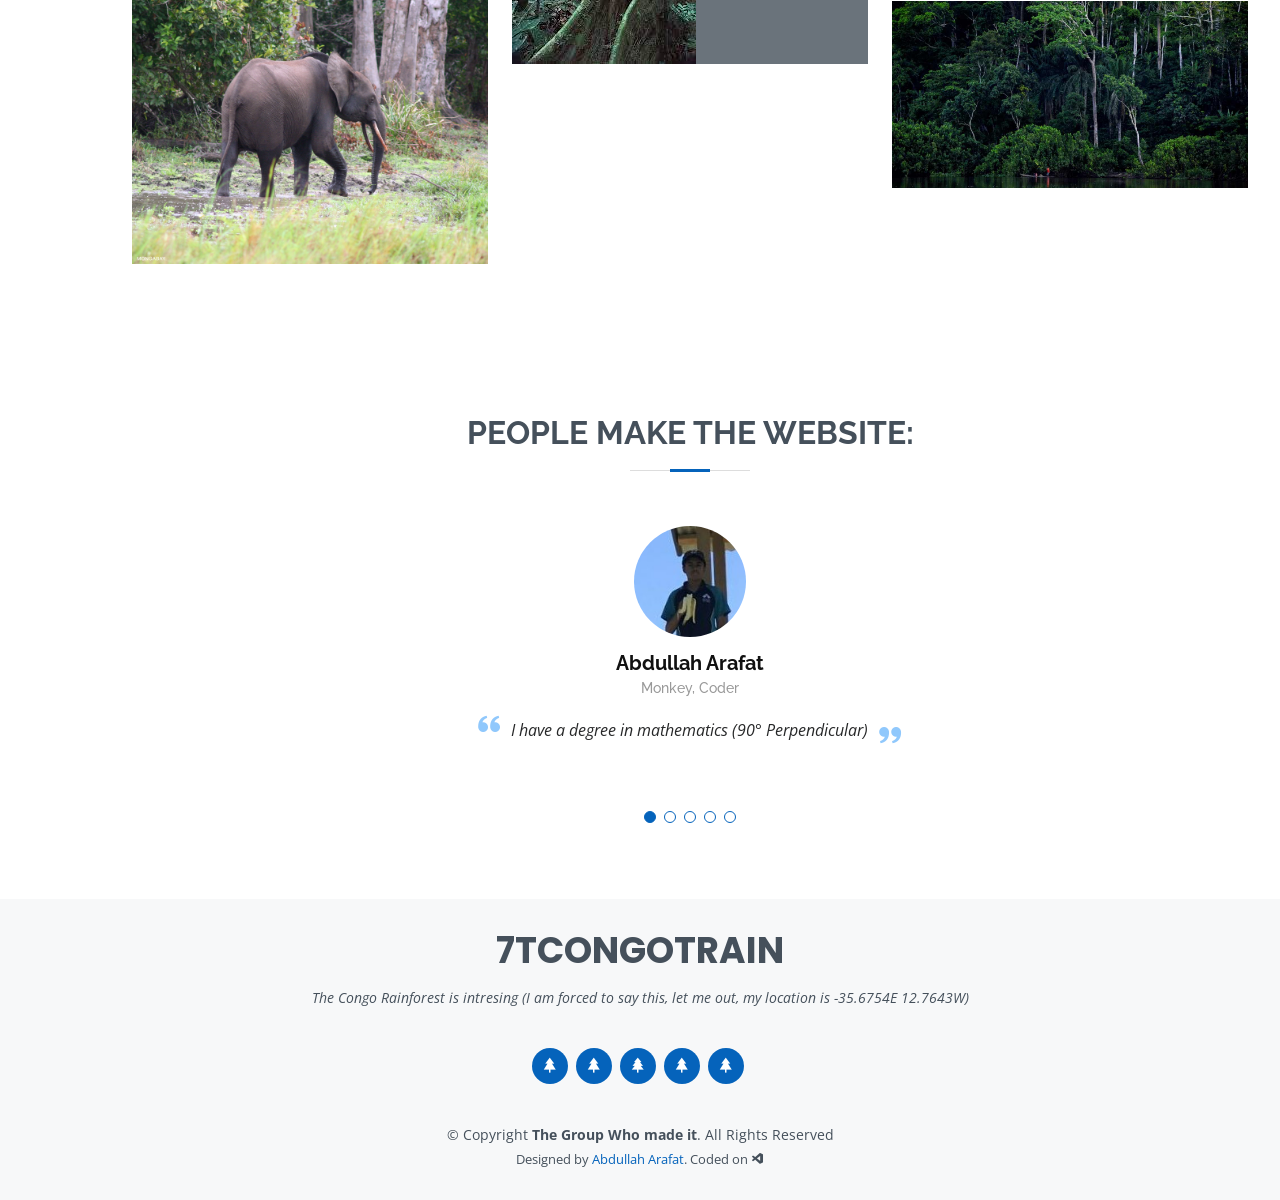
==== commit 5ab1e58f: "Update index.html" ====
--- a/index.html
+++ b/index.html
@@ -58,7 +58,7 @@
         <li><a href="#about" class="nav-link scrollto"><i class="bx bx-user"></i> <span>About</span></a></li>
         <li><a href="#Tree" class="nav-link scrollto"><i class="bx bx-file-blank"></i> <span>Tree</span></a></li>
         <li><a href="#portfolio" class="nav-link scrollto"><i class="bx bx-book-content"></i> <span>Portfolio</span></a></li>
-        <li><a href="#testimonials" class="nav-link scrollto"><i class="bx bx-server"></i> <span>Testimonials</span></a></li>
+        <li><a href="#testimonials" class="nav-link scrollto"><i class="bx bx-server"></i> <span>Makers</span></a></li>
       </ul>
     </nav><!-- .nav-menu -->
 
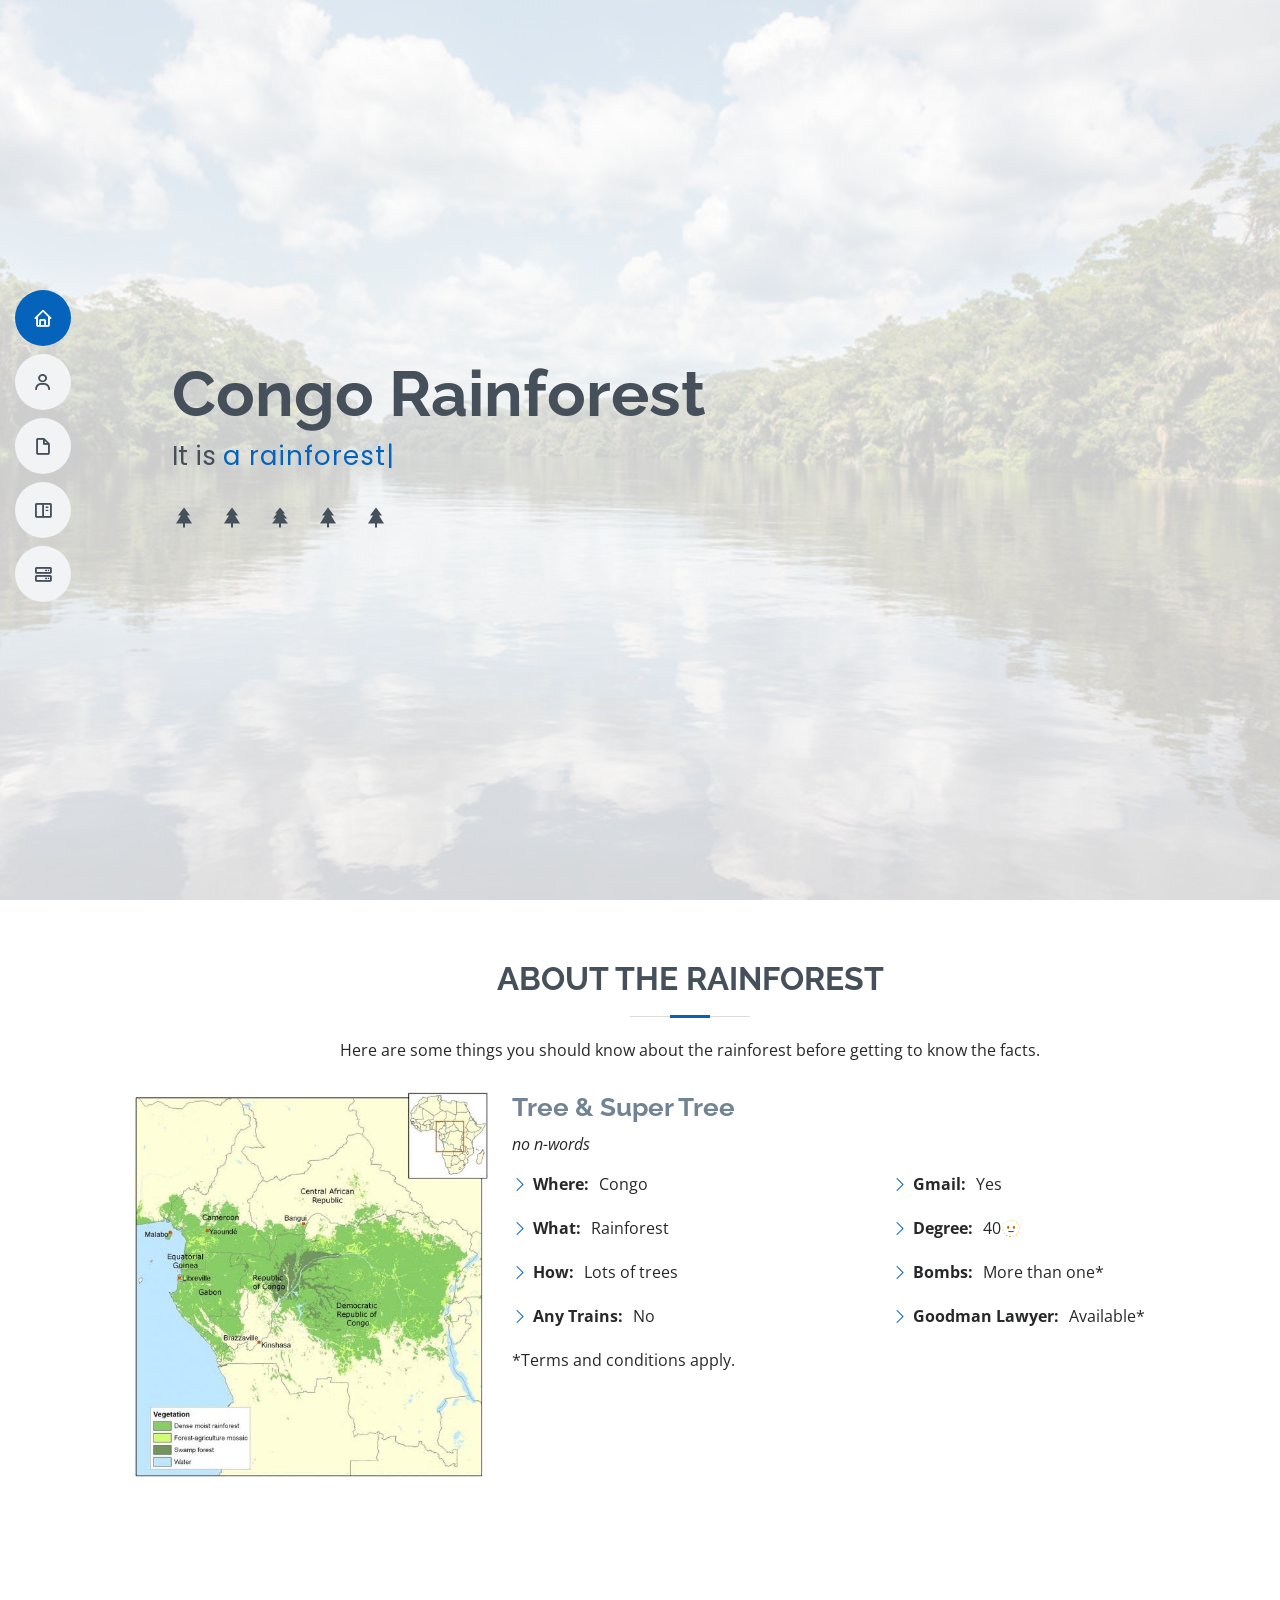
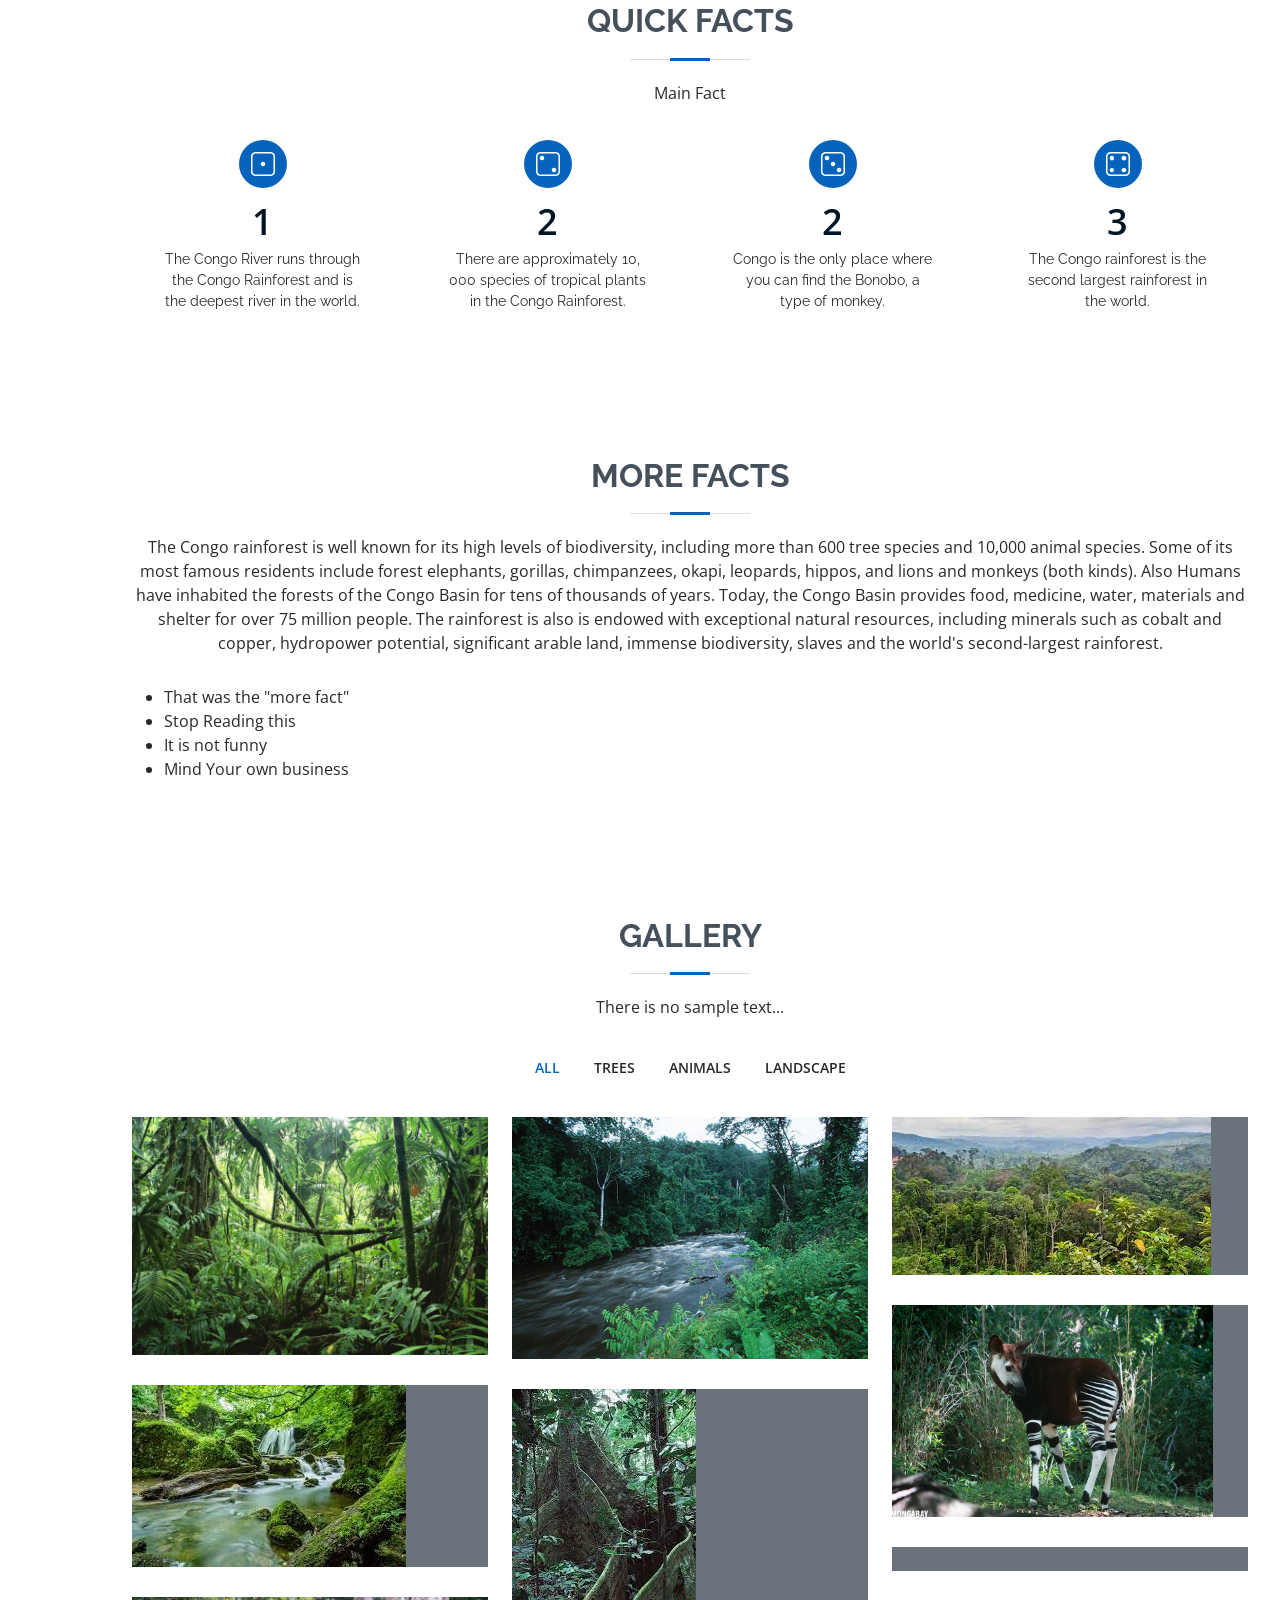
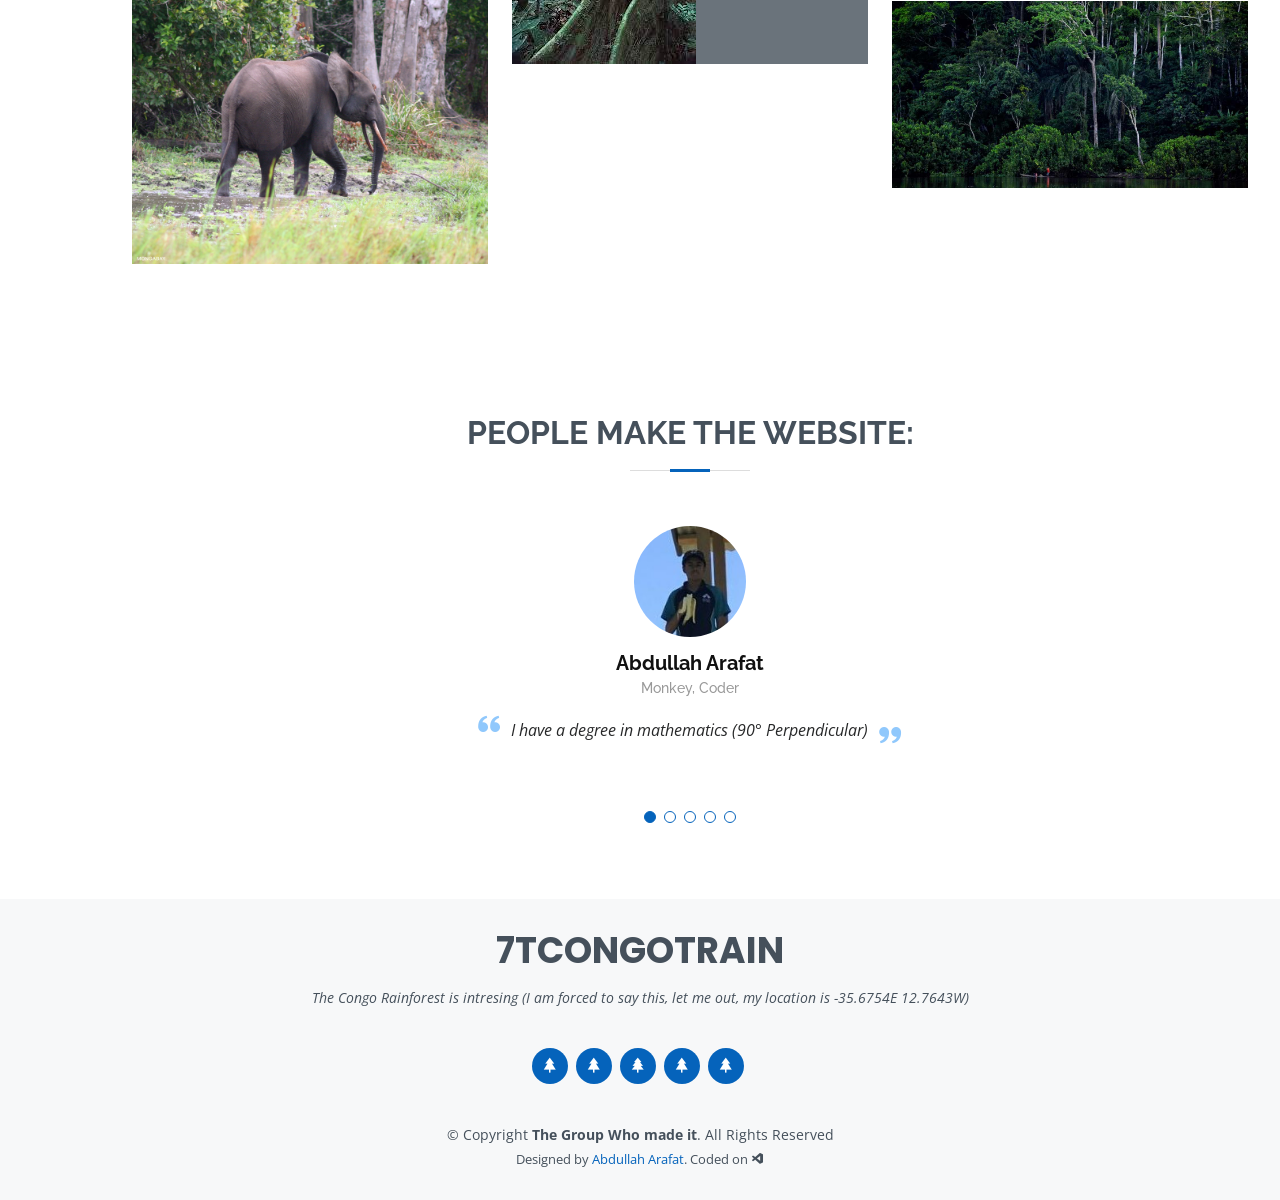
==== commit 7c632acd: "Update index.html" ====
--- a/index.html
+++ b/index.html
@@ -4,6 +4,15 @@
 <head>
   <meta charset="utf-8">
   <meta content="width=device-width, initial-scale=1.0" name="viewport">
+  
+    <!-- GTAG -->
+  <!-- Google Tag Manager -->
+<script>(function(w,d,s,l,i){w[l]=w[l]||[];w[l].push({'gtm.start':
+new Date().getTime(),event:'gtm.js'});var f=d.getElementsByTagName(s)[0],
+j=d.createElement(s),dl=l!='dataLayer'?'&l='+l:'';j.async=true;j.src=
+'https://www.googletagmanager.com/gtm.js?id='+i+dl;f.parentNode.insertBefore(j,f);
+})(window,document,'script','dataLayer','GTM-K68GP4V');</script>
+<!-- End Google Tag Manager -->
   
   <!-- Primary Meta Tags -->
   <title>🚂7TCONGOTRAIN🛤️</title>
@@ -43,9 +52,16 @@
 
   <!-- Main CSS File -->
   <link href="./assets/css/style.css" rel="stylesheet">
+
+  
 </head>
 
 <body>
+  <!-- Google Tag Manager (noscript) -->
+<noscript><iframe src="https://www.googletagmanager.com/ns.html?id=GTM-K68GP4V"
+height="0" width="0" style="display:none;visibility:hidden"></iframe></noscript>
+<!-- End Google Tag Manager (noscript) -->
+  
   <!-- ======= Mobile nav toggle button ======= -->
   <!-- <button type="button" class="mobile-nav-toggle d-xl-none"><i class="bi bi-list mobile-nav-toggle"></i></button> -->
   <i class="bi bi-list mobile-nav-toggle d-lg-none"></i>
@@ -574,4 +590,4 @@
 
 </body>
 
-</html>+</html>
